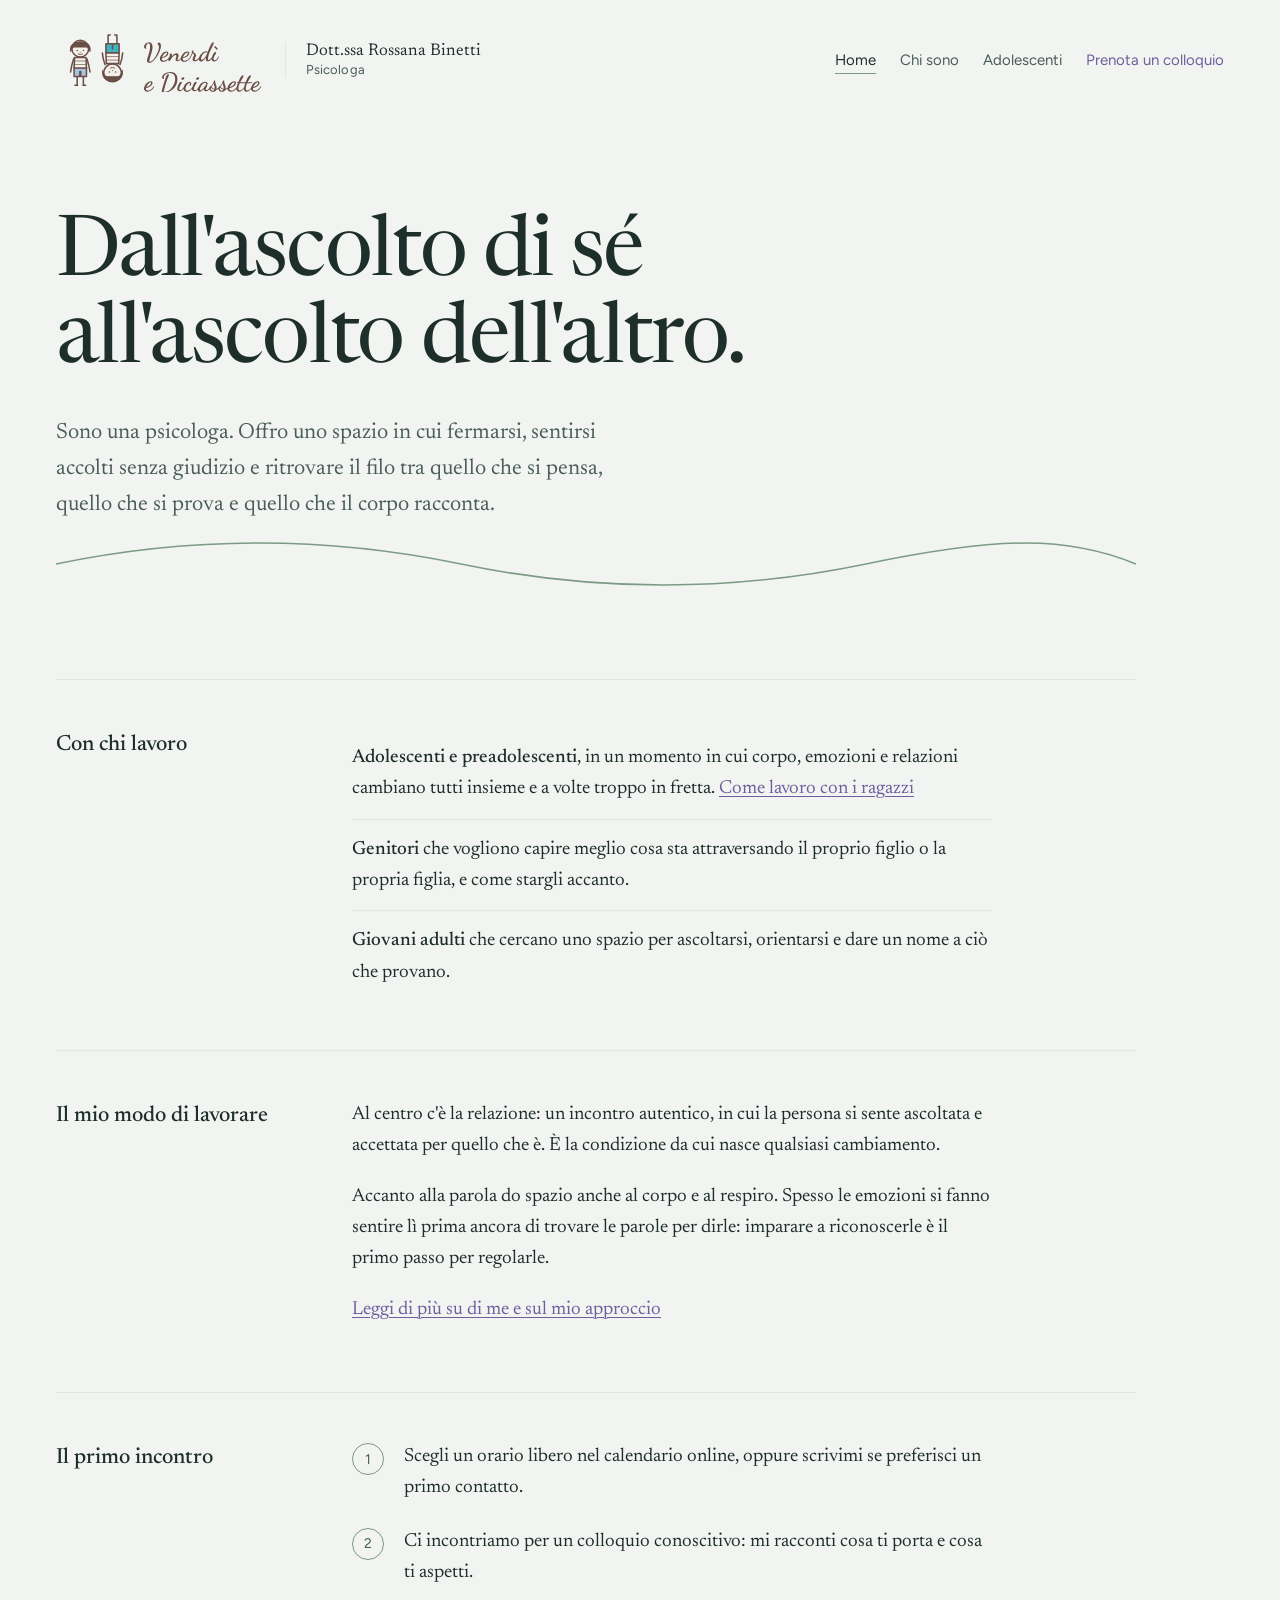
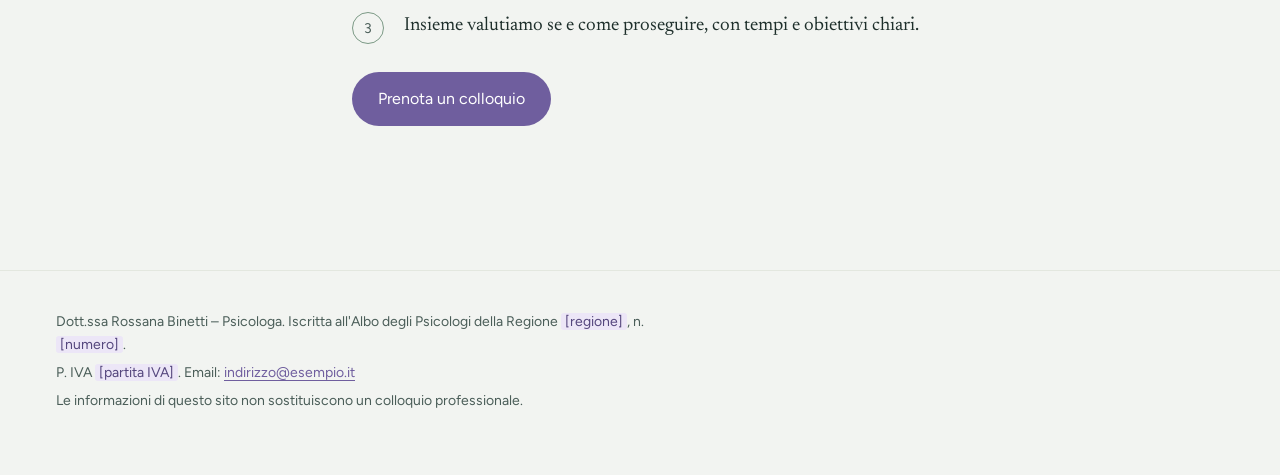
==== index.html @ f781af6a "Logo Venerdì e Diciassette in vettoriale, in intestazione e come icona del sito Co-Authored-By: Clau" ====
<!doctype html>
<html lang="it">
<head>
  <meta charset="utf-8">
  <meta name="viewport" content="width=device-width, initial-scale=1">
  <title>Rossana Binetti – Psicologa</title>
  <meta name="description" content="Rossana Binetti, psicologa. Uno spazio di ascolto per adolescenti, giovani adulti e famiglie, che tiene insieme parola, corpo e respiro.">
  <link rel="preconnect" href="https://fonts.googleapis.com">
  <link rel="preconnect" href="https://fonts.gstatic.com" crossorigin>
  <link href="https://fonts.googleapis.com/css2?family=Figtree:wght@400;500&family=Newsreader:ital,opsz,wght@0,6..72,400;0,6..72,500;1,6..72,400&display=swap" rel="stylesheet">
  <link rel="icon" href="assets/logo-mark.svg" type="image/svg+xml">
  <link rel="stylesheet" href="assets/style.css">
</head>
<body>

<header class="top">
  <a class="firma" href="index.html">
    <img src="assets/logo-orizzontale.svg" alt="Venerdì e Diciassette" width="236" height="64">
    <span class="firma-nome">Dott.ssa Rossana Binetti<small>Psicologa</small></span>
  </a>
  <nav aria-label="Menu principale">
    <ul class="menu">
      <li><a href="index.html" aria-current="page">Home</a></li>
      <li><a href="chi-sono.html">Chi sono</a></li>
      <li><a href="adolescenti.html">Adolescenti</a></li>
      <li><a class="prenota-link" href="prenota.html">Prenota un colloquio</a></li>
    </ul>
  </nav>
</header>

<main>

  <section class="apertura">
    <h1>Dall'ascolto di sé all'ascolto dell'altro.</h1>
    <p class="sotto">Sono una psicologa. Offro uno spazio in cui fermarsi, sentirsi accolti senza giudizio e ritrovare il filo tra quello che si pensa, quello che si prova e quello che il corpo racconta.</p>
    <svg class="respiro" viewBox="0 0 1000 64" preserveAspectRatio="none" aria-hidden="true">
      <path d="M0 32 C 125 4, 250 4, 375 32 S 625 60, 750 32 S 937 4, 1000 32"/>
    </svg>
  </section>

  <section class="blocco">
    <h2>Con chi lavoro</h2>
    <div class="testo">
      <ul class="lista">
        <li><strong>Adolescenti e preadolescenti</strong>, in un momento in cui corpo, emozioni e relazioni cambiano tutti insieme e a volte troppo in fretta. <a href="adolescenti.html">Come lavoro con i ragazzi</a></li>
        <li><strong>Genitori</strong> che vogliono capire meglio cosa sta attraversando il proprio figlio o la propria figlia, e come stargli accanto.</li>
        <li><strong>Giovani adulti</strong> che cercano uno spazio per ascoltarsi, orientarsi e dare un nome a ciò che provano.</li>
      </ul>
    </div>
  </section>

  <section class="blocco">
    <h2>Il mio modo di lavorare</h2>
    <div class="testo">
      <p>Al centro c'è la relazione: un incontro autentico, in cui la persona si sente ascoltata e accettata per quello che è. È la condizione da cui nasce qualsiasi cambiamento.</p>
      <p>Accanto alla parola do spazio anche al corpo e al respiro. Spesso le emozioni si fanno sentire lì prima ancora di trovare le parole per dirle: imparare a riconoscerle è il primo passo per regolarle.</p>
      <p><a href="chi-sono.html">Leggi di più su di me e sul mio approccio</a></p>
    </div>
  </section>

  <section class="blocco">
    <h2>Il primo incontro</h2>
    <div class="testo">
      <ol class="passi">
        <li>Scegli un orario libero nel calendario online, oppure scrivimi se preferisci un primo contatto.</li>
        <li>Ci incontriamo per un colloquio conoscitivo: mi racconti cosa ti porta e cosa ti aspetti.</li>
        <li>Insieme valutiamo se e come proseguire, con tempi e obiettivi chiari.</li>
      </ol>
      <a class="azione" href="prenota.html">Prenota un colloquio</a>
    </div>
  </section>

</main>

<footer class="piede">
  <p>Dott.ssa Rossana Binetti – Psicologa. Iscritta all'Albo degli Psicologi della Regione <span class="da-completare">[regione]</span>, n. <span class="da-completare">[numero]</span>.</p>
  <p>P. IVA <span class="da-completare">[partita IVA]</span>. Email: <a href="mailto:indirizzo@esempio.it">indirizzo@esempio.it</a></p>
  <p>Le informazioni di questo sito non sostituiscono un colloquio professionale.</p>
</footer>

</body>
</html>
---- assets/style.css ----
/* ------------------------------------------------------------
   Rossana Binetti – Psicologa
   Palette "respiro": verde pino, salvia, lilla del crepuscolo
   ------------------------------------------------------------ */

:root {
  --aria: #f2f4f1;        /* fondo */
  --sabbia: #e3e7df;      /* superfici */
  --pino: #1e2f2b;        /* testo */
  --pino-soft: #4a5d58;   /* testo secondario */
  --salvia: #7c9a86;      /* linee, dettagli */
  --lilla: #6f5e9e;       /* accento, link, azioni */
  --lilla-scuro: #54467d;

  --serif: "Newsreader", Georgia, "Times New Roman", serif;
  --sans: "Figtree", system-ui, -apple-system, "Segoe UI", sans-serif;

  --misura: 64ch;
  --gutter: clamp(16px, 5vw, 56px);
}

*,
*::before,
*::after { box-sizing: border-box; }

html { -webkit-text-size-adjust: 100%; }

body {
  margin: 0;
  background: var(--aria);
  color: var(--pino);
  font-family: var(--serif);
  font-size: 1.1875rem;
  line-height: 1.65;
  font-optical-sizing: auto;
}

img { max-width: 100%; display: block; }

a {
  color: var(--lilla);
  text-decoration-thickness: 1px;
  text-underline-offset: 3px;
}
a:hover { color: var(--lilla-scuro); }

:focus-visible {
  outline: 2px solid var(--lilla);
  outline-offset: 3px;
  border-radius: 2px;
}

/* ---------- Navigazione ---------- */

.top {
  display: flex;
  flex-wrap: wrap;
  align-items: center;
  justify-content: space-between;
  gap: 12px 32px;
  padding: 28px var(--gutter) 0;
  font-family: var(--sans);
}

.firma {
  display: flex;
  align-items: center;
  gap: 16px 20px;
  flex-wrap: wrap;
  color: var(--pino);
  text-decoration: none;
  line-height: 1.2;
}
.firma img { height: 64px; width: auto; }
.firma-nome {
  font-family: var(--serif);
  font-size: 1.0625rem;
  padding-left: 20px;
  border-left: 1px solid var(--sabbia);
}
.firma small {
  display: block;
  font-family: var(--sans);
  font-size: 0.8125rem;
  color: var(--pino-soft);
  letter-spacing: 0.01em;
}

.menu {
  display: flex;
  flex-wrap: wrap;
  gap: 4px 24px;
  margin: 0;
  padding: 0;
  list-style: none;
  font-size: 0.9375rem;
}
.menu a {
  color: var(--pino-soft);
  text-decoration: none;
  padding: 4px 0;
  border-bottom: 1px solid transparent;
}
.menu a:hover { color: var(--pino); }
.menu a[aria-current="page"] {
  color: var(--pino);
  border-bottom-color: var(--salvia);
}
.menu .prenota-link {
  color: var(--lilla);
}

/* ---------- Struttura ---------- */

main { padding: 0 var(--gutter) 96px; }

.apertura {
  max-width: 1080px;
  padding: clamp(56px, 10vw, 120px) 0 clamp(40px, 6vw, 72px);
}

.apertura h1 {
  margin: 0;
  font-weight: 400;
  font-size: clamp(2.5rem, 7vw, 5.25rem);
  line-height: 1.04;
  letter-spacing: -0.02em;
  max-width: 14ch;
}

.apertura .sotto {
  margin: 28px 0 0;
  max-width: 46ch;
  font-size: clamp(1.1875rem, 2vw, 1.375rem);
  color: var(--pino-soft);
}

/* Il respiro: un'unica linea che si gonfia e si svuota lentamente */
.respiro {
  width: 100%;
  max-width: 1080px;
  height: 64px;
  margin: 8px 0 0;
  color: var(--salvia);
}
.respiro path {
  fill: none;
  stroke: currentColor;
  stroke-width: 1.5;
  vector-effect: non-scaling-stroke;
  transform-origin: center;
  animation: respira 9s ease-in-out infinite;
}
@keyframes respira {
  0%, 100% { transform: scaleY(0.35); }
  45%, 55% { transform: scaleY(1); }
}
@media (prefers-reduced-motion: reduce) {
  .respiro path { animation: none; transform: scaleY(0.7); }
}

/* Sezioni con titolo nel margine su schermi larghi */
.blocco {
  display: grid;
  grid-template-columns: 1fr;
  gap: 12px 56px;
  max-width: 1080px;
  padding: 48px 0;
  border-top: 1px solid var(--sabbia);
}
.blocco > h2 {
  margin: 0;
  font-weight: 500;
  font-size: 1.5rem;
  line-height: 1.25;
}
.blocco > .testo { max-width: var(--misura); }
.blocco > .testo > :first-child { margin-top: 0; }

@media (min-width: 860px) {
  .blocco { grid-template-columns: 240px 1fr; }
  .blocco > h2 { font-size: 1.375rem; padding-top: 4px; }
}

h3 {
  font-weight: 500;
  font-size: 1.25rem;
  margin: 1.8em 0 0.4em;
}

p { margin: 0 0 1em; }

.citazione {
  margin: 0;
  padding: 4px 0 4px 24px;
  border-left: 2px solid var(--salvia);
  font-style: italic;
  font-size: 1.3125rem;
  line-height: 1.5;
}

/* Elenchi semplici */
.lista {
  margin: 0;
  padding: 0;
  list-style: none;
}
.lista li {
  padding: 14px 0;
  border-bottom: 1px solid var(--sabbia);
}
.lista li:last-child { border-bottom: 0; }
.lista strong { font-weight: 500; }

/* Passi del primo incontro: è davvero una sequenza */
.passi {
  margin: 0;
  padding: 0;
  list-style: none;
  counter-reset: passo;
}
.passi li {
  counter-increment: passo;
  position: relative;
  padding: 0 0 22px 52px;
}
.passi li::before {
  content: counter(passo);
  position: absolute;
  left: 0;
  top: 2px;
  width: 32px;
  height: 32px;
  border: 1px solid var(--salvia);
  border-radius: 50%;
  display: grid;
  place-items: center;
  font-family: var(--sans);
  font-size: 0.875rem;
  color: var(--pino-soft);
}

/* Tariffe */
.tariffe {
  width: 100%;
  border-collapse: collapse;
  font-size: 1.0625rem;
}
.tariffe th,
.tariffe td {
  text-align: left;
  vertical-align: top;
  padding: 16px 12px 16px 0;
  border-bottom: 1px solid var(--sabbia);
}
.tariffe th { font-weight: 500; }
.tariffe td.prezzo {
  text-align: right;
  white-space: nowrap;
  font-family: var(--sans);
  font-variant-numeric: tabular-nums;
}
.tariffe .nota {
  display: block;
  color: var(--pino-soft);
  font-size: 0.9375rem;
  font-weight: 400;
}

/* Azioni */
.azione {
  display: inline-block;
  margin-top: 8px;
  padding: 14px 26px;
  border-radius: 999px;
  background: var(--lilla);
  color: #fff;
  font-family: var(--sans);
  font-size: 1rem;
  text-decoration: none;
}
.azione:hover { background: var(--lilla-scuro); color: #fff; }

.azione.secondaria {
  background: transparent;
  color: var(--lilla);
  box-shadow: inset 0 0 0 1px var(--lilla);
}
.azione.secondaria:hover { background: var(--lilla); color: #fff; }

/* Calendario Google */
.calendario {
  margin-top: 8px;
  background: #fff;
  border: 1px solid var(--sabbia);
  border-radius: 12px;
  overflow: hidden;
}
.calendario iframe {
  display: block;
  width: 100%;
  height: 720px;
  border: 0;
}
.calendario-segnaposto {
  padding: 40px 24px;
  text-align: center;
  color: var(--pino-soft);
  font-family: var(--sans);
  font-size: 0.9375rem;
}

.avviso {
  font-family: var(--sans);
  font-size: 0.9375rem;
  color: var(--pino-soft);
  background: var(--sabbia);
  padding: 16px 20px;
  border-radius: 10px;
}

/* Segnaposto da completare: evidenti finché non vengono sostituiti */
.da-completare {
  background: #ece6f7;
  color: var(--lilla-scuro);
  padding: 0 4px;
  border-radius: 3px;
  font-style: normal;
}

/* ---------- Piede ---------- */

.piede {
  padding: 40px var(--gutter) 56px;
  border-top: 1px solid var(--sabbia);
  font-family: var(--sans);
  font-size: 0.875rem;
  color: var(--pino-soft);
  line-height: 1.6;
}
.piede p { margin: 0 0 6px; max-width: 72ch; }

@media (max-width: 520px) {
  .firma-nome { padding-left: 0; border-left: 0; }
}
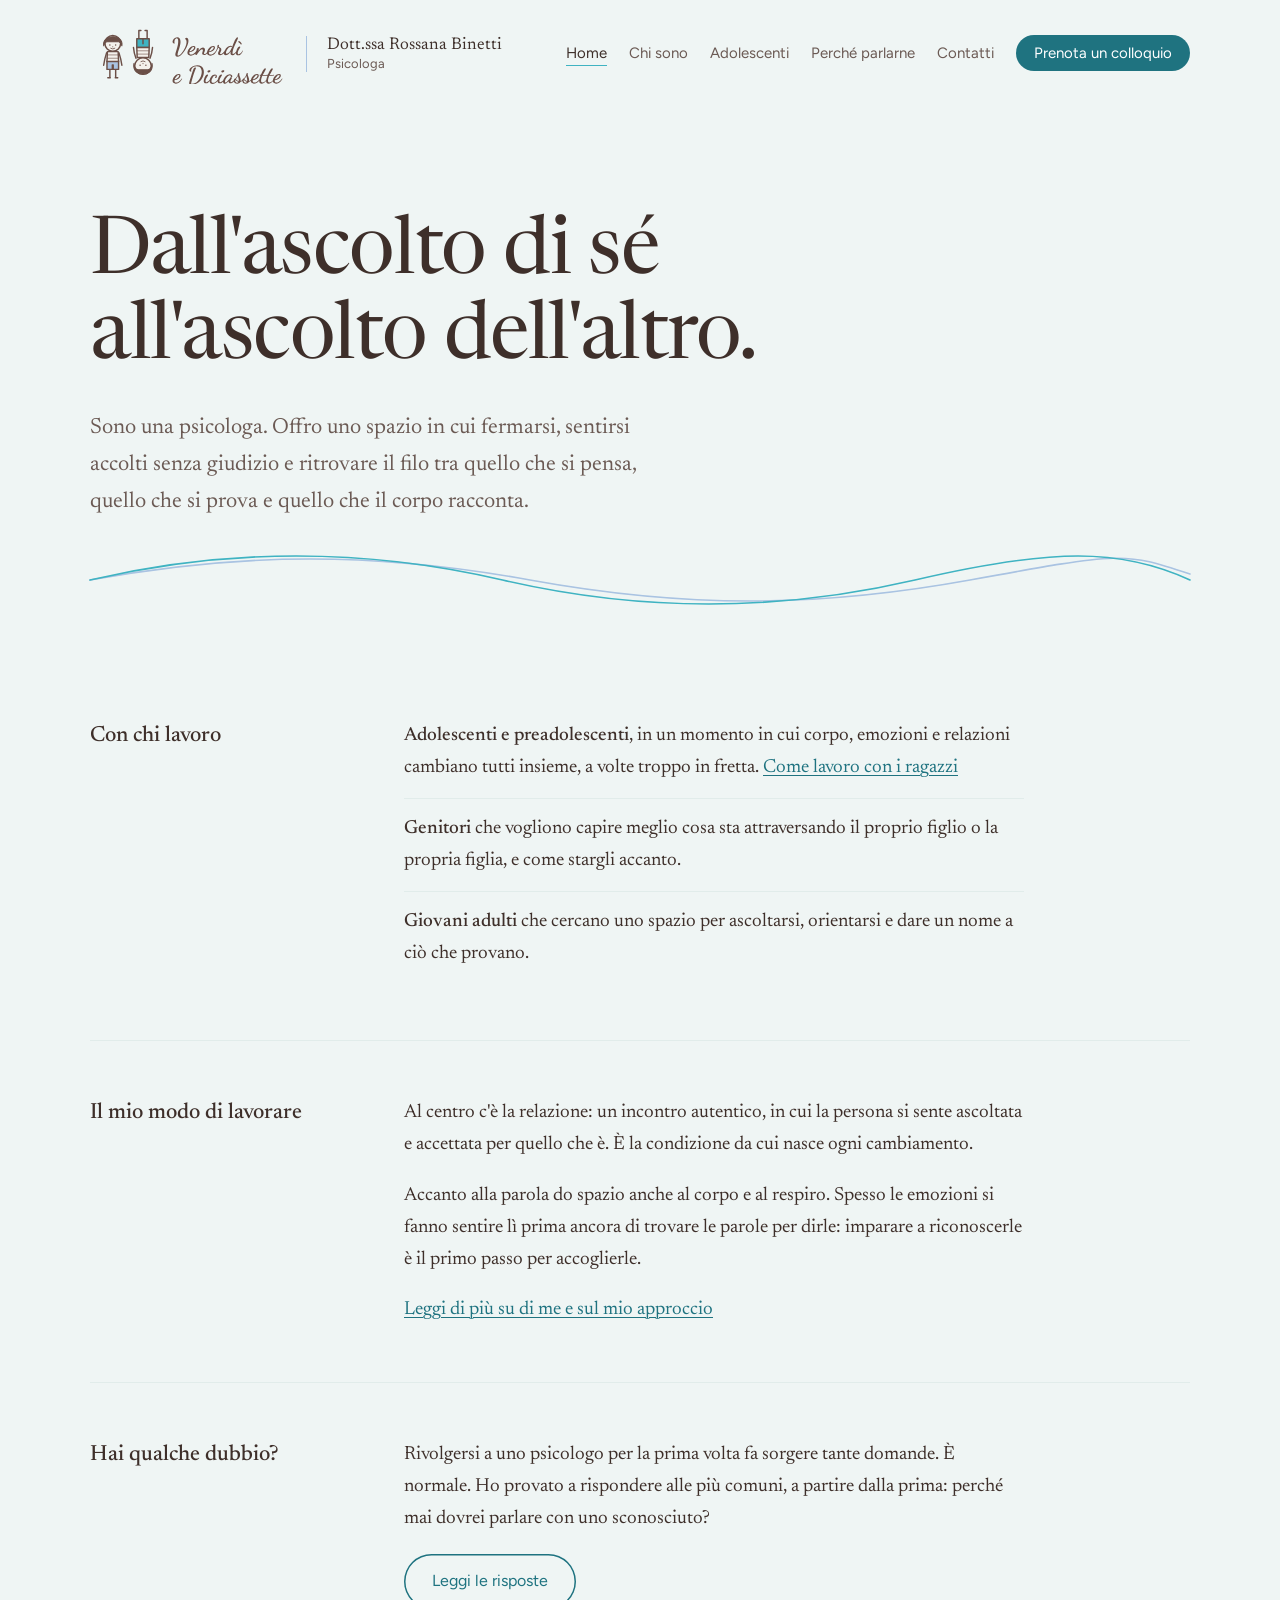
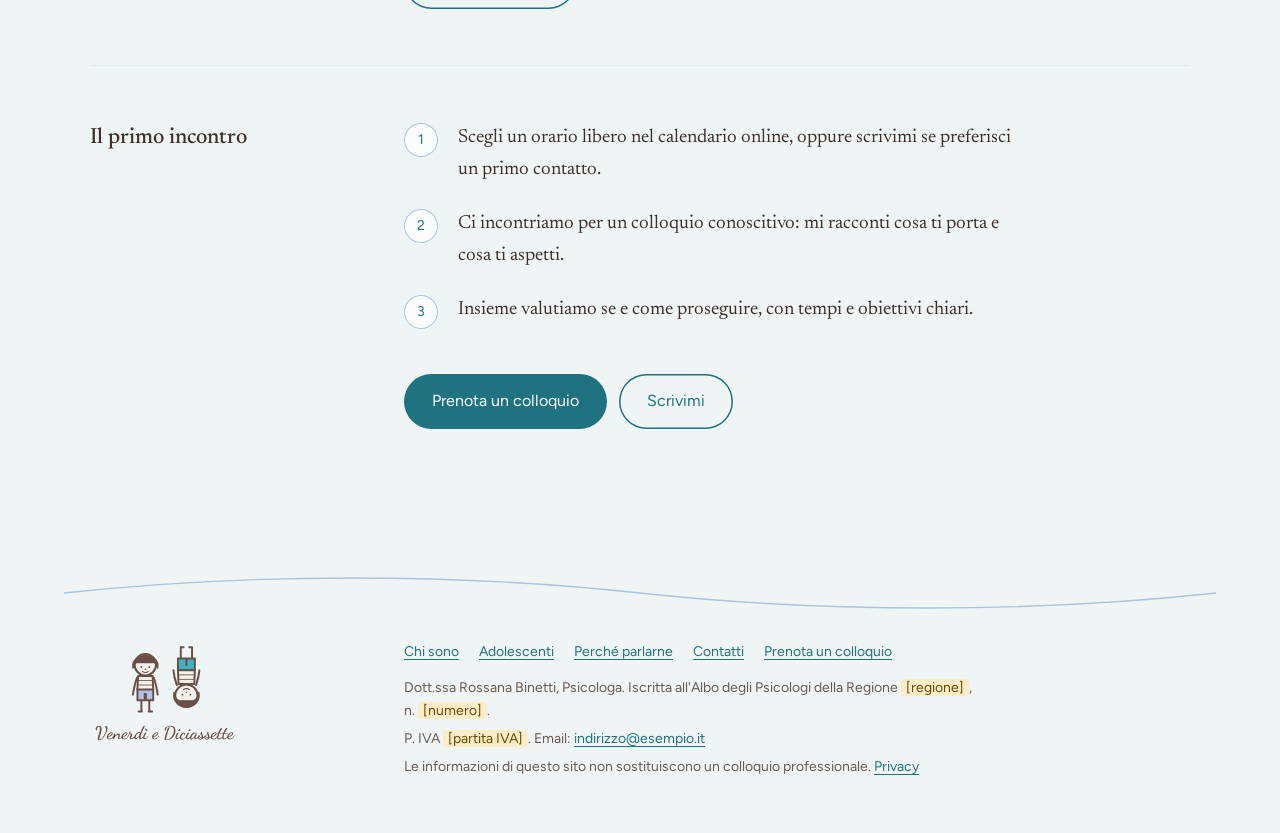
==== commit 4353299d: "Nuovo design coordinato al logo, pagine Perché parlarne, Contatti e Privacy Colori dal logo, passagg" ====
--- a/index.html
+++ b/index.html
@@ -3,19 +3,22 @@
 <head>
   <meta charset="utf-8">
   <meta name="viewport" content="width=device-width, initial-scale=1">
-  <title>Rossana Binetti – Psicologa</title>
-  <meta name="description" content="Rossana Binetti, psicologa. Uno spazio di ascolto per adolescenti, giovani adulti e famiglie, che tiene insieme parola, corpo e respiro.">
+  <title>Venerdì e Diciassette – Dott.ssa Rossana Binetti, Psicologa</title>
+  <meta name="description" content="Rossana Binetti, psicologa. Uno spazio di ascolto per adolescenti, genitori e giovani adulti, che tiene insieme parola, corpo e respiro.">
+  <meta name="theme-color" content="#eff5f4">
+  <link rel="icon" href="assets/logo-mark.svg" type="image/svg+xml">
   <link rel="preconnect" href="https://fonts.googleapis.com">
   <link rel="preconnect" href="https://fonts.gstatic.com" crossorigin>
   <link href="https://fonts.googleapis.com/css2?family=Figtree:wght@400;500&family=Newsreader:ital,opsz,wght@0,6..72,400;0,6..72,500;1,6..72,400&display=swap" rel="stylesheet">
-  <link rel="icon" href="assets/logo-mark.svg" type="image/svg+xml">
   <link rel="stylesheet" href="assets/style.css">
 </head>
 <body>
 
+<a class="salta" href="#contenuto">Vai al contenuto</a>
+
 <header class="top">
   <a class="firma" href="index.html">
-    <img src="assets/logo-orizzontale.svg" alt="Venerdì e Diciassette" width="236" height="64">
+    <img src="assets/logo-orizzontale.svg" alt="Venerdì e Diciassette" width="221" height="60">
     <span class="firma-nome">Dott.ssa Rossana Binetti<small>Psicologa</small></span>
   </a>
   <nav aria-label="Menu principale">
@@ -23,18 +26,21 @@
       <li><a href="index.html" aria-current="page">Home</a></li>
       <li><a href="chi-sono.html">Chi sono</a></li>
       <li><a href="adolescenti.html">Adolescenti</a></li>
-      <li><a class="prenota-link" href="prenota.html">Prenota un colloquio</a></li>
+      <li><a href="perche-parlarne.html">Perché parlarne</a></li>
+      <li><a href="contatti.html">Contatti</a></li>
+      <li><a class="menu-prenota" href="prenota.html">Prenota un colloquio</a></li>
     </ul>
   </nav>
 </header>
 
-<main>
+<main id="contenuto">
 
   <section class="apertura">
     <h1>Dall'ascolto di sé all'ascolto dell'altro.</h1>
     <p class="sotto">Sono una psicologa. Offro uno spazio in cui fermarsi, sentirsi accolti senza giudizio e ritrovare il filo tra quello che si pensa, quello che si prova e quello che il corpo racconta.</p>
-    <svg class="respiro" viewBox="0 0 1000 64" preserveAspectRatio="none" aria-hidden="true">
-      <path d="M0 32 C 125 4, 250 4, 375 32 S 625 60, 750 32 S 937 4, 1000 32"/>
+    <svg class="respiro" viewBox="0 0 1000 72" preserveAspectRatio="none" aria-hidden="true">
+      <path class="due" d="M0 36 C 140 8, 260 8, 400 36 S 660 64, 800 36 S 940 8, 1000 30"/>
+      <path class="uno" d="M0 36 C 125 4, 250 4, 375 36 S 625 68, 750 36 S 937 4, 1000 36"/>
     </svg>
   </section>
 
@@ -42,7 +48,7 @@
     <h2>Con chi lavoro</h2>
     <div class="testo">
       <ul class="lista">
-        <li><strong>Adolescenti e preadolescenti</strong>, in un momento in cui corpo, emozioni e relazioni cambiano tutti insieme e a volte troppo in fretta. <a href="adolescenti.html">Come lavoro con i ragazzi</a></li>
+        <li><strong>Adolescenti e preadolescenti</strong>, in un momento in cui corpo, emozioni e relazioni cambiano tutti insieme, a volte troppo in fretta. <a href="adolescenti.html">Come lavoro con i ragazzi</a></li>
         <li><strong>Genitori</strong> che vogliono capire meglio cosa sta attraversando il proprio figlio o la propria figlia, e come stargli accanto.</li>
         <li><strong>Giovani adulti</strong> che cercano uno spazio per ascoltarsi, orientarsi e dare un nome a ciò che provano.</li>
       </ul>
@@ -52,9 +58,17 @@
   <section class="blocco">
     <h2>Il mio modo di lavorare</h2>
     <div class="testo">
-      <p>Al centro c'è la relazione: un incontro autentico, in cui la persona si sente ascoltata e accettata per quello che è. È la condizione da cui nasce qualsiasi cambiamento.</p>
-      <p>Accanto alla parola do spazio anche al corpo e al respiro. Spesso le emozioni si fanno sentire lì prima ancora di trovare le parole per dirle: imparare a riconoscerle è il primo passo per regolarle.</p>
+      <p>Al centro c'è la relazione: un incontro autentico, in cui la persona si sente ascoltata e accettata per quello che è. È la condizione da cui nasce ogni cambiamento.</p>
+      <p>Accanto alla parola do spazio anche al corpo e al respiro. Spesso le emozioni si fanno sentire lì prima ancora di trovare le parole per dirle: imparare a riconoscerle è il primo passo per accoglierle.</p>
       <p><a href="chi-sono.html">Leggi di più su di me e sul mio approccio</a></p>
+    </div>
+  </section>
+
+  <section class="blocco">
+    <h2>Hai qualche dubbio?</h2>
+    <div class="testo">
+      <p>Rivolgersi a uno psicologo per la prima volta fa sorgere tante domande. È normale. Ho provato a rispondere alle più comuni, a partire dalla prima: perché mai dovrei parlare con uno sconosciuto?</p>
+      <a class="azione leggera" href="perche-parlarne.html">Leggi le risposte</a>
     </div>
   </section>
 
@@ -66,16 +80,34 @@
         <li>Ci incontriamo per un colloquio conoscitivo: mi racconti cosa ti porta e cosa ti aspetti.</li>
         <li>Insieme valutiamo se e come proseguire, con tempi e obiettivi chiari.</li>
       </ol>
-      <a class="azione" href="prenota.html">Prenota un colloquio</a>
+      <div class="azioni">
+        <a class="azione" href="prenota.html">Prenota un colloquio</a>
+        <a class="azione leggera" href="contatti.html">Scrivimi</a>
+      </div>
     </div>
   </section>
 
 </main>
 
 <footer class="piede">
-  <p>Dott.ssa Rossana Binetti – Psicologa. Iscritta all'Albo degli Psicologi della Regione <span class="da-completare">[regione]</span>, n. <span class="da-completare">[numero]</span>.</p>
-  <p>P. IVA <span class="da-completare">[partita IVA]</span>. Email: <a href="mailto:indirizzo@esempio.it">indirizzo@esempio.it</a></p>
-  <p>Le informazioni di questo sito non sostituiscono un colloquio professionale.</p>
+  <svg class="piede-onda" viewBox="0 0 1000 40" preserveAspectRatio="none" aria-hidden="true">
+    <path d="M0 20 C 160 0, 340 0, 500 20 S 840 40, 1000 20"/>
+  </svg>
+  <div class="piede-dentro">
+    <img src="assets/logo.svg" alt="Venerdì e Diciassette" width="460" height="400" style="height:auto;width:150px">
+    <div>
+      <ul>
+        <li><a href="chi-sono.html">Chi sono</a></li>
+        <li><a href="adolescenti.html">Adolescenti</a></li>
+        <li><a href="perche-parlarne.html">Perché parlarne</a></li>
+        <li><a href="contatti.html">Contatti</a></li>
+        <li><a href="prenota.html">Prenota un colloquio</a></li>
+      </ul>
+      <p>Dott.ssa Rossana Binetti, Psicologa. Iscritta all'Albo degli Psicologi della Regione <span class="da-completare">[regione]</span>, n. <span class="da-completare">[numero]</span>.</p>
+      <p>P. IVA <span class="da-completare">[partita IVA]</span>. Email: <a href="mailto:indirizzo@esempio.it">indirizzo@esempio.it</a></p>
+      <p>Le informazioni di questo sito non sostituiscono un colloquio professionale. <a href="privacy.html">Privacy</a></p>
+    </div>
+  </div>
 </footer>
 
 </body>
--- a/assets/style.css
+++ b/assets/style.css
@@ -1,220 +1,292 @@
 /* ------------------------------------------------------------
-   Rossana Binetti – Psicologa
-   Palette "respiro": verde pino, salvia, lilla del crepuscolo
+   Venerdì e Diciassette – Dott.ssa Rossana Binetti, Psicologa
+   Colori presi dal logo: marrone caldo del tratto, turchese e
+   azzurro dei pantaloncini, su un fondo d'acqua chiarissimo.
    ------------------------------------------------------------ */
 
 :root {
-  --aria: #f2f4f1;        /* fondo */
-  --sabbia: #e3e7df;      /* superfici */
-  --pino: #1e2f2b;        /* testo */
-  --pino-soft: #4a5d58;   /* testo secondario */
-  --salvia: #7c9a86;      /* linee, dettagli */
-  --lilla: #6f5e9e;       /* accento, link, azioni */
-  --lilla-scuro: #54467d;
+  --acqua: #eff5f4;        /* fondo */
+  --acqua-2: #e1ecea;      /* superfici, separatori */
+  --bianco: #fbfdfc;       /* schede */
+  --tratto: #3e2f2a;       /* testo principale (marrone del logo, più profondo) */
+  --tratto-2: #6b5a54;     /* testo secondario */
+  --turchese: #1f7380;     /* link e azioni (contrasto AA sul fondo) */
+  --turchese-scuro: #155a64;
+  --turchese-chiaro: #3fb3c2;
+  --azzurro: #a9c3e2;      /* dettagli decorativi */
 
   --serif: "Newsreader", Georgia, "Times New Roman", serif;
   --sans: "Figtree", system-ui, -apple-system, "Segoe UI", sans-serif;
 
-  --misura: 64ch;
-  --gutter: clamp(16px, 5vw, 56px);
+  --misura: 62ch;
+  --gutter: clamp(16px, 5vw, 64px);
+  --larghezza: 1100px;
+  --morbido: cubic-bezier(.33, .1, .25, 1);
+
+  interpolate-size: allow-keywords;
+}
+
+/* Passaggio dolce tra una pagina e l'altra (browser che lo supportano) */
+@view-transition { navigation: auto; }
+::view-transition-old(root),
+::view-transition-new(root) {
+  animation-duration: .45s;
+  animation-timing-function: var(--morbido);
 }
 
 *,
 *::before,
 *::after { box-sizing: border-box; }
 
-html { -webkit-text-size-adjust: 100%; }
+html {
+  -webkit-text-size-adjust: 100%;
+  scroll-behavior: smooth;
+}
 
 body {
   margin: 0;
-  background: var(--aria);
-  color: var(--pino);
+  background: var(--acqua);
+  color: var(--tratto);
   font-family: var(--serif);
   font-size: 1.1875rem;
-  line-height: 1.65;
+  line-height: 1.68;
   font-optical-sizing: auto;
 }
 
 img { max-width: 100%; display: block; }
 
 a {
-  color: var(--lilla);
+  color: var(--turchese);
   text-decoration-thickness: 1px;
   text-underline-offset: 3px;
-}
-a:hover { color: var(--lilla-scuro); }
+  transition: color .3s var(--morbido);
+}
+a:hover { color: var(--turchese-scuro); }
 
 :focus-visible {
-  outline: 2px solid var(--lilla);
+  outline: 2px solid var(--turchese);
   outline-offset: 3px;
-  border-radius: 2px;
-}
-
-/* ---------- Navigazione ---------- */
+  border-radius: 4px;
+}
+
+.salta {
+  position: absolute;
+  left: -9999px;
+}
+.salta:focus {
+  left: var(--gutter);
+  top: 12px;
+  background: var(--bianco);
+  padding: 8px 14px;
+  border-radius: 999px;
+  z-index: 10;
+}
+
+/* ---------- Intestazione ---------- */
 
 .top {
   display: flex;
   flex-wrap: wrap;
   align-items: center;
   justify-content: space-between;
-  gap: 12px 32px;
-  padding: 28px var(--gutter) 0;
+  gap: 16px 32px;
+  max-width: calc(var(--larghezza) + 2 * var(--gutter));
+  margin: 0 auto;
+  padding: 24px var(--gutter) 0;
   font-family: var(--sans);
 }
 
 .firma {
   display: flex;
   align-items: center;
-  gap: 16px 20px;
   flex-wrap: wrap;
-  color: var(--pino);
+  gap: 12px 20px;
+  color: var(--tratto);
   text-decoration: none;
   line-height: 1.2;
 }
-.firma img { height: 64px; width: auto; }
+.firma:hover { color: var(--tratto); }
+.firma img { height: 60px; width: auto; }
 .firma-nome {
   font-family: var(--serif);
   font-size: 1.0625rem;
   padding-left: 20px;
-  border-left: 1px solid var(--sabbia);
-}
-.firma small {
+  border-left: 1px solid var(--azzurro);
+}
+.firma-nome small {
   display: block;
   font-family: var(--sans);
   font-size: 0.8125rem;
-  color: var(--pino-soft);
-  letter-spacing: 0.01em;
+  color: var(--tratto-2);
 }
 
 .menu {
   display: flex;
   flex-wrap: wrap;
-  gap: 4px 24px;
+  align-items: center;
+  gap: 6px 22px;
   margin: 0;
   padding: 0;
   list-style: none;
   font-size: 0.9375rem;
 }
 .menu a {
-  color: var(--pino-soft);
+  color: var(--tratto-2);
   text-decoration: none;
   padding: 4px 0;
-  border-bottom: 1px solid transparent;
-}
-.menu a:hover { color: var(--pino); }
+  background-image: linear-gradient(var(--turchese-chiaro), var(--turchese-chiaro));
+  background-size: 0 1.5px;
+  background-position: 0 100%;
+  background-repeat: no-repeat;
+  transition: color .3s var(--morbido), background-size .4s var(--morbido);
+}
+.menu a:hover { color: var(--tratto); background-size: 100% 1.5px; }
 .menu a[aria-current="page"] {
-  color: var(--pino);
-  border-bottom-color: var(--salvia);
-}
-.menu .prenota-link {
-  color: var(--lilla);
-}
-
-/* ---------- Struttura ---------- */
-
-main { padding: 0 var(--gutter) 96px; }
+  color: var(--tratto);
+  background-size: 100% 1.5px;
+}
+.menu .menu-prenota {
+  padding: 9px 18px;
+  border-radius: 999px;
+  background: var(--turchese);
+  background-image: none;
+  color: #fff;
+  transition: background-color .3s var(--morbido);
+}
+.menu .menu-prenota:hover,
+.menu .menu-prenota[aria-current="page"] {
+  background-color: var(--turchese-scuro);
+  color: #fff;
+}
+
+@media (max-width: 560px) {
+  .firma img { height: 52px; }
+  .firma-nome { padding-left: 0; border-left: 0; }
+  .menu { gap: 4px 18px; }
+}
+
+/* ---------- Contenuto ---------- */
+
+main {
+  max-width: calc(var(--larghezza) + 2 * var(--gutter));
+  margin: 0 auto;
+  padding: 0 var(--gutter) 64px;
+}
 
 .apertura {
-  max-width: 1080px;
-  padding: clamp(56px, 10vw, 120px) 0 clamp(40px, 6vw, 72px);
+  padding: clamp(56px, 10vw, 128px) 0 clamp(24px, 4vw, 40px);
 }
 
 .apertura h1 {
   margin: 0;
   font-weight: 400;
-  font-size: clamp(2.5rem, 7vw, 5.25rem);
-  line-height: 1.04;
-  letter-spacing: -0.02em;
-  max-width: 14ch;
-}
+  font-size: clamp(2.5rem, 6.6vw, 5rem);
+  line-height: 1.06;
+  letter-spacing: -0.018em;
+  max-width: 16ch;
+  text-wrap: balance;
+}
+.apertura.interna h1 { font-size: clamp(2.25rem, 5.2vw, 3.75rem); max-width: 20ch; }
 
 .apertura .sotto {
   margin: 28px 0 0;
-  max-width: 46ch;
+  max-width: 48ch;
   font-size: clamp(1.1875rem, 2vw, 1.375rem);
-  color: var(--pino-soft);
-}
-
-/* Il respiro: un'unica linea che si gonfia e si svuota lentamente */
+  color: var(--tratto-2);
+  text-wrap: pretty;
+}
+
+/* Il respiro: una sola linea che si gonfia e si svuota lentamente,
+   al ritmo di un respiro calmo (circa sei al minuto). */
 .respiro {
+  display: block;
   width: 100%;
-  max-width: 1080px;
-  height: 64px;
-  margin: 8px 0 0;
-  color: var(--salvia);
+  height: 72px;
+  margin: 24px 0 8px;
+  overflow: visible;
 }
 .respiro path {
   fill: none;
-  stroke: currentColor;
-  stroke-width: 1.5;
+  stroke-width: 1.6;
+  stroke-linecap: round;
   vector-effect: non-scaling-stroke;
-  transform-origin: center;
-  animation: respira 9s ease-in-out infinite;
-}
+  transform-origin: 50% 50%;
+  transform-box: fill-box;
+  animation: respira 10s var(--morbido) infinite;
+}
+.respiro .uno { stroke: var(--turchese-chiaro); }
+.respiro .due { stroke: var(--azzurro); animation-delay: -1.2s; }
 @keyframes respira {
-  0%, 100% { transform: scaleY(0.35); }
-  45%, 55% { transform: scaleY(1); }
-}
+  0%, 100% { transform: scaleY(.3); }
+  40%, 55% { transform: scaleY(1); }
+}
+.apertura.interna .respiro { height: 48px; margin-top: 16px; }
+
 @media (prefers-reduced-motion: reduce) {
-  .respiro path { animation: none; transform: scaleY(0.7); }
-}
-
-/* Sezioni con titolo nel margine su schermi larghi */
+  html { scroll-behavior: auto; }
+  .respiro path { animation: none; transform: scaleY(.7); }
+  @view-transition { navigation: none; }
+}
+
+/* Sezioni: titolo nel margine sui grandi schermi */
 .blocco {
   display: grid;
   grid-template-columns: 1fr;
-  gap: 12px 56px;
-  max-width: 1080px;
-  padding: 48px 0;
-  border-top: 1px solid var(--sabbia);
-}
+  gap: 14px 64px;
+  padding: 56px 0;
+}
+.blocco + .blocco { border-top: 1px solid var(--acqua-2); }
 .blocco > h2 {
   margin: 0;
   font-weight: 500;
   font-size: 1.5rem;
   line-height: 1.25;
+  text-wrap: balance;
 }
 .blocco > .testo { max-width: var(--misura); }
 .blocco > .testo > :first-child { margin-top: 0; }
-
-@media (min-width: 860px) {
-  .blocco { grid-template-columns: 240px 1fr; }
-  .blocco > h2 { font-size: 1.375rem; padding-top: 4px; }
+.blocco > .testo > :last-child { margin-bottom: 0; }
+
+@media (min-width: 880px) {
+  .blocco { grid-template-columns: 250px 1fr; }
+  .blocco > h2 { font-size: 1.375rem; padding-top: 3px; }
 }
 
 h3 {
   font-weight: 500;
   font-size: 1.25rem;
-  margin: 1.8em 0 0.4em;
-}
-
-p { margin: 0 0 1em; }
+  line-height: 1.3;
+  margin: 1.9em 0 .4em;
+}
+.blocco > .testo > h3:first-child { margin-top: 0; }
+
+p { margin: 0 0 1em; text-wrap: pretty; }
 
 .citazione {
-  margin: 0;
-  padding: 4px 0 4px 24px;
-  border-left: 2px solid var(--salvia);
+  margin: 0 0 1.2em;
+  padding: 2px 0 2px 24px;
+  border-left: 2px solid var(--turchese-chiaro);
   font-style: italic;
   font-size: 1.3125rem;
   line-height: 1.5;
 }
 
-/* Elenchi semplici */
 .lista {
-  margin: 0;
+  margin: 0 0 1em;
   padding: 0;
   list-style: none;
 }
 .lista li {
   padding: 14px 0;
-  border-bottom: 1px solid var(--sabbia);
-}
+  border-bottom: 1px solid var(--acqua-2);
+}
+.lista li:first-child { padding-top: 0; }
 .lista li:last-child { border-bottom: 0; }
 .lista strong { font-weight: 500; }
 
-/* Passi del primo incontro: è davvero una sequenza */
+/* I tre passi del primo incontro: una vera sequenza */
 .passi {
-  margin: 0;
+  margin: 0 0 1.4em;
   padding: 0;
   list-style: none;
   counter-reset: passo;
@@ -222,25 +294,130 @@
 .passi li {
   counter-increment: passo;
   position: relative;
-  padding: 0 0 22px 52px;
+  padding: 0 0 22px 54px;
 }
 .passi li::before {
   content: counter(passo);
   position: absolute;
   left: 0;
-  top: 2px;
-  width: 32px;
-  height: 32px;
-  border: 1px solid var(--salvia);
+  top: 1px;
+  width: 34px;
+  height: 34px;
   border-radius: 50%;
+  background: var(--bianco);
+  box-shadow: inset 0 0 0 1px var(--azzurro);
   display: grid;
   place-items: center;
   font-family: var(--sans);
-  font-size: 0.875rem;
-  color: var(--pino-soft);
-}
-
-/* Tariffe */
+  font-size: .875rem;
+  color: var(--turchese);
+}
+
+/* Le tre dimensioni: corpo, gruppo, famiglia */
+.tre {
+  display: grid;
+  gap: 14px;
+  margin: 0 0 1.2em;
+  padding: 0;
+  list-style: none;
+}
+.tre li {
+  background: var(--bianco);
+  border-radius: 20px;
+  padding: 20px 22px;
+}
+.tre strong {
+  display: block;
+  font-weight: 500;
+  font-size: 1.1875rem;
+  margin-bottom: 4px;
+}
+@media (min-width: 720px) {
+  .tre { grid-template-columns: repeat(3, 1fr); }
+}
+
+/* Azioni */
+.azione {
+  display: inline-block;
+  padding: 14px 28px;
+  border-radius: 999px;
+  background: var(--turchese);
+  color: #fff;
+  font-family: var(--sans);
+  font-size: 1rem;
+  text-decoration: none;
+  transition: background-color .3s var(--morbido);
+}
+.azione:hover { background: var(--turchese-scuro); color: #fff; }
+.azione.leggera {
+  background: transparent;
+  color: var(--turchese);
+  box-shadow: inset 0 0 0 1.5px var(--turchese);
+}
+.azione.leggera:hover { background: var(--turchese); color: #fff; }
+.azioni { display: flex; flex-wrap: wrap; gap: 12px; margin-top: 8px; }
+
+.avviso {
+  font-family: var(--sans);
+  font-size: .9375rem;
+  line-height: 1.6;
+  color: var(--tratto-2);
+  background: var(--bianco);
+  padding: 18px 22px;
+  border-radius: 16px;
+}
+
+/* ---------- Domande che si aprono con dolcezza ---------- */
+
+.domande { margin: 0; }
+.domanda {
+  border-bottom: 1px solid var(--acqua-2);
+}
+.domanda:first-child { border-top: 1px solid var(--acqua-2); }
+.domanda summary {
+  list-style: none;
+  cursor: pointer;
+  display: flex;
+  justify-content: space-between;
+  align-items: baseline;
+  gap: 20px;
+  padding: 22px 0;
+  font-size: 1.25rem;
+  line-height: 1.35;
+  transition: color .3s var(--morbido);
+}
+.domanda summary::-webkit-details-marker { display: none; }
+.domanda summary:hover { color: var(--turchese-scuro); }
+.domanda summary::after {
+  content: "";
+  flex: none;
+  width: 12px;
+  height: 12px;
+  margin-right: 4px;
+  border-right: 1.5px solid var(--turchese);
+  border-bottom: 1.5px solid var(--turchese);
+  transform: translateY(-3px) rotate(45deg);
+  transition: transform .45s var(--morbido);
+}
+.domanda[open] summary::after { transform: translateY(2px) rotate(225deg); }
+.domanda .risposta { padding: 0 0 24px; max-width: var(--misura); }
+.domanda .risposta > :last-child { margin-bottom: 0; }
+
+.domanda::details-content {
+  block-size: 0;
+  overflow: clip;
+  opacity: 0;
+  transition: block-size .5s var(--morbido), opacity .5s var(--morbido), content-visibility .5s allow-discrete;
+}
+.domanda[open]::details-content { block-size: auto; opacity: 1; }
+
+@media (prefers-reduced-motion: reduce) {
+  .domanda::details-content,
+  .domanda summary::after { transition: none; }
+}
+
+/* ---------- Tariffe ---------- */
+
 .tariffe {
   width: 100%;
   border-collapse: collapse;
@@ -251,95 +428,115 @@
   text-align: left;
   vertical-align: top;
   padding: 16px 12px 16px 0;
-  border-bottom: 1px solid var(--sabbia);
-}
+  border-bottom: 1px solid var(--acqua-2);
+}
+.tariffe tr:first-child th,
+.tariffe tr:first-child td { padding-top: 0; }
 .tariffe th { font-weight: 500; }
 .tariffe td.prezzo {
   text-align: right;
   white-space: nowrap;
+  padding-right: 0;
   font-family: var(--sans);
   font-variant-numeric: tabular-nums;
 }
 .tariffe .nota {
   display: block;
-  color: var(--pino-soft);
-  font-size: 0.9375rem;
+  color: var(--tratto-2);
+  font-size: .9375rem;
   font-weight: 400;
 }
 
-/* Azioni */
-.azione {
-  display: inline-block;
-  margin-top: 8px;
-  padding: 14px 26px;
-  border-radius: 999px;
-  background: var(--lilla);
-  color: #fff;
-  font-family: var(--sans);
-  font-size: 1rem;
-  text-decoration: none;
-}
-.azione:hover { background: var(--lilla-scuro); color: #fff; }
-
-.azione.secondaria {
-  background: transparent;
-  color: var(--lilla);
-  box-shadow: inset 0 0 0 1px var(--lilla);
-}
-.azione.secondaria:hover { background: var(--lilla); color: #fff; }
+/* ---------- Contatti ---------- */
+
+.recapiti {
+  display: grid;
+  gap: 4px 24px;
+  grid-template-columns: max-content 1fr;
+  margin: 0 0 1.2em;
+}
+.recapiti dt {
+  font-family: var(--sans);
+  font-size: .9375rem;
+  color: var(--tratto-2);
+  padding-top: 3px;
+}
+.recapiti dd { margin: 0 0 12px; }
+@media (max-width: 480px) {
+  .recapiti { grid-template-columns: 1fr; }
+  .recapiti dd { margin-bottom: 16px; }
+}
+
+.mappa {
+  background: var(--bianco);
+  border-radius: 20px;
+  min-height: 260px;
+  display: grid;
+  place-items: center;
+  text-align: center;
+  padding: 24px;
+  color: var(--tratto-2);
+  font-family: var(--sans);
+  font-size: .9375rem;
+}
 
 /* Calendario Google */
 .calendario {
-  margin-top: 8px;
   background: #fff;
-  border: 1px solid var(--sabbia);
-  border-radius: 12px;
+  border-radius: 20px;
   overflow: hidden;
 }
-.calendario iframe {
+.calendario iframe { display: block; width: 100%; height: 720px; border: 0; }
+.calendario-segnaposto {
+  padding: 48px 24px;
+  text-align: center;
+  color: var(--tratto-2);
+  font-family: var(--sans);
+  font-size: .9375rem;
+}
+
+/* Segnaposto da completare: evidenti finché non vengono sostituiti */
+.da-completare {
+  background: #fdecc8;
+  color: #6b4a00;
+  padding: 0 5px;
+  border-radius: 4px;
+  font-style: normal;
+}
+
+/* ---------- Piede ---------- */
+
+.piede {
+  margin-top: 24px;
+  padding: 0 var(--gutter) 48px;
+  font-family: var(--sans);
+  font-size: .875rem;
+  line-height: 1.6;
+  color: var(--tratto-2);
+}
+.piede-onda {
   display: block;
   width: 100%;
-  height: 720px;
-  border: 0;
-}
-.calendario-segnaposto {
-  padding: 40px 24px;
-  text-align: center;
-  color: var(--pino-soft);
-  font-family: var(--sans);
-  font-size: 0.9375rem;
-}
-
-.avviso {
-  font-family: var(--sans);
-  font-size: 0.9375rem;
-  color: var(--pino-soft);
-  background: var(--sabbia);
-  padding: 16px 20px;
-  border-radius: 10px;
-}
-
-/* Segnaposto da completare: evidenti finché non vengono sostituiti */
-.da-completare {
-  background: #ece6f7;
-  color: var(--lilla-scuro);
-  padding: 0 4px;
-  border-radius: 3px;
-  font-style: normal;
-}
-
-/* ---------- Piede ---------- */
-
-.piede {
-  padding: 40px var(--gutter) 56px;
-  border-top: 1px solid var(--sabbia);
-  font-family: var(--sans);
-  font-size: 0.875rem;
-  color: var(--pino-soft);
-  line-height: 1.6;
-}
+  height: 40px;
+  margin-bottom: 28px;
+}
+.piede-onda path { fill: none; stroke: var(--azzurro); stroke-width: 1.4; vector-effect: non-scaling-stroke; }
+.piede-dentro {
+  max-width: var(--larghezza);
+  margin: 0 auto;
+  display: grid;
+  gap: 24px;
+}
+@media (min-width: 880px) {
+  .piede-dentro { grid-template-columns: 250px 1fr; gap: 64px; }
+}
+.piede img { height: 64px; width: auto; }
 .piede p { margin: 0 0 6px; max-width: 72ch; }
-
-@media (max-width: 520px) {
-  .firma-nome { padding-left: 0; border-left: 0; }
-}
+.piede ul {
+  display: flex;
+  flex-wrap: wrap;
+  gap: 4px 20px;
+  list-style: none;
+  margin: 0 0 14px;
+  padding: 0;
+}
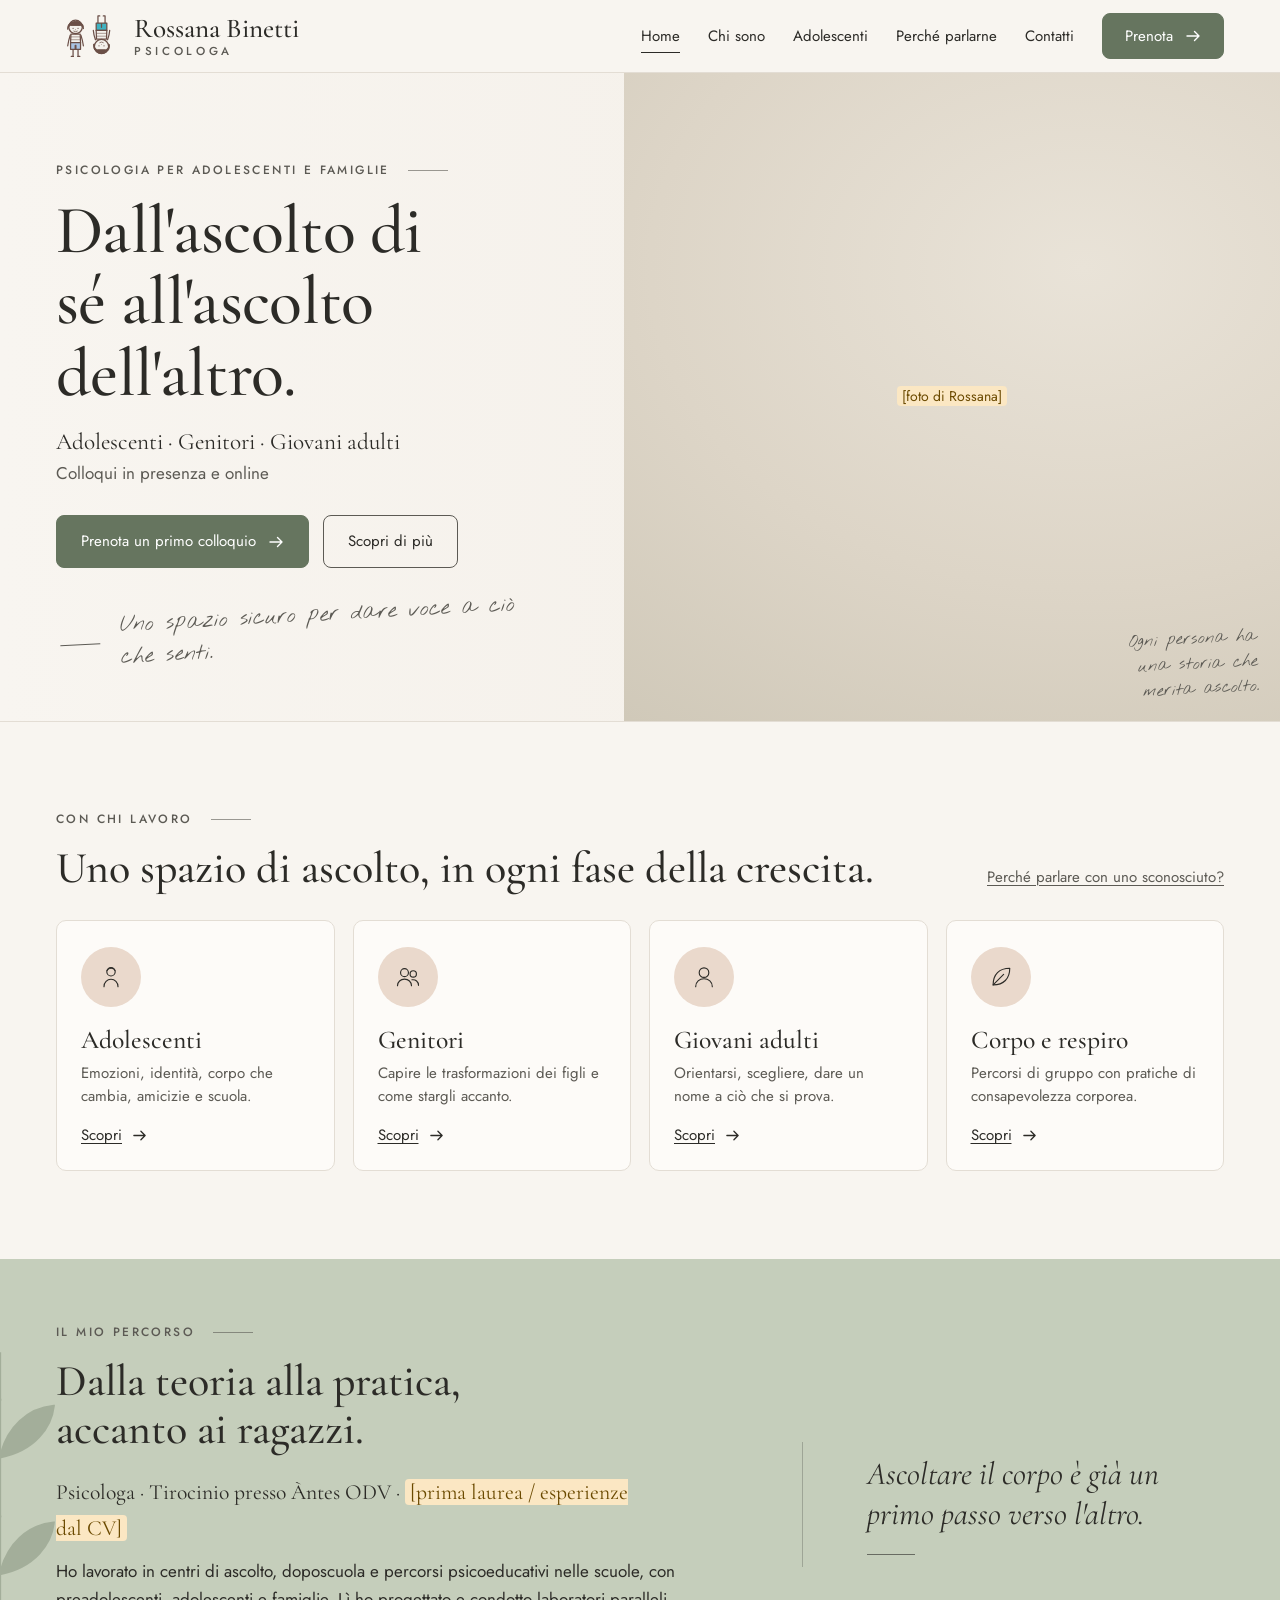
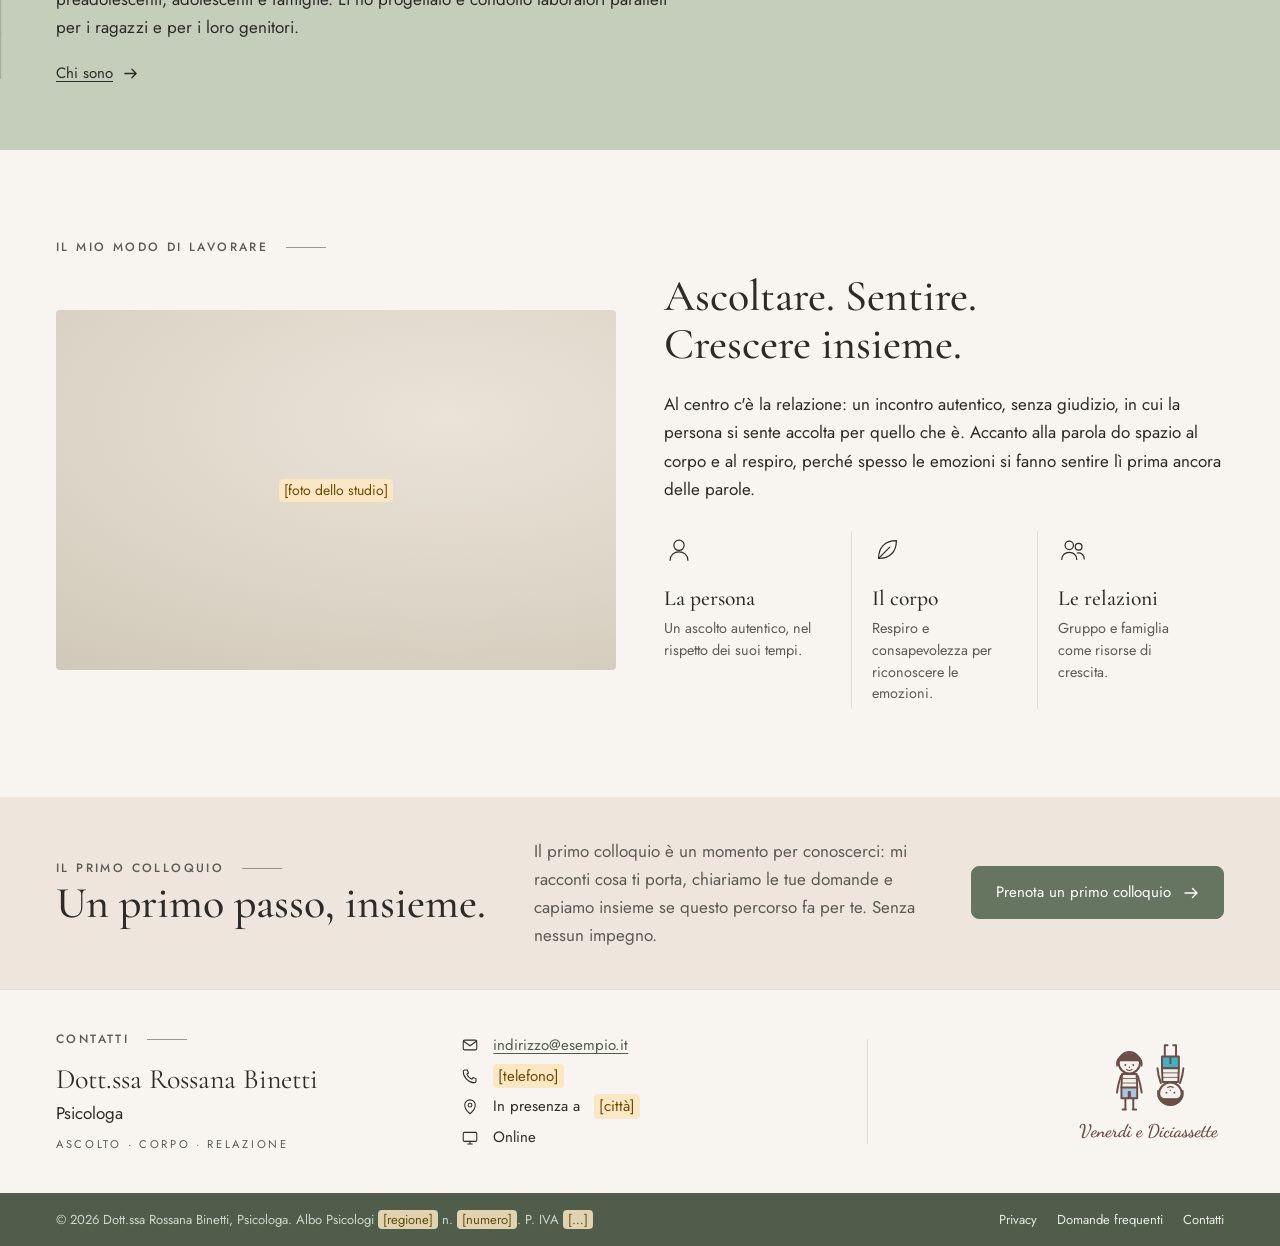
==== commit 6424865e: "Stile allineato al mockup: salvia, avorio, serif elegante, schede servizi, fasce Co-Authored-By: Cla" ====
--- a/index.html
+++ b/index.html
@@ -5,11 +5,11 @@
   <meta name="viewport" content="width=device-width, initial-scale=1">
   <title>Venerdì e Diciassette – Dott.ssa Rossana Binetti, Psicologa</title>
   <meta name="description" content="Rossana Binetti, psicologa. Uno spazio di ascolto per adolescenti, genitori e giovani adulti, che tiene insieme parola, corpo e respiro.">
-  <meta name="theme-color" content="#eff5f4">
+  <meta name="theme-color" content="#f8f5f0">
   <link rel="icon" href="assets/logo-mark.svg" type="image/svg+xml">
   <link rel="preconnect" href="https://fonts.googleapis.com">
   <link rel="preconnect" href="https://fonts.gstatic.com" crossorigin>
-  <link href="https://fonts.googleapis.com/css2?family=Figtree:wght@400;500&family=Newsreader:ital,opsz,wght@0,6..72,400;0,6..72,500;1,6..72,400&display=swap" rel="stylesheet">
+  <link href="https://fonts.googleapis.com/css2?family=Cormorant+Garamond:ital,wght@0,500;0,600;1,500&family=Jost:wght@400;500&family=Nothing+You+Could+Do&display=swap" rel="stylesheet">
   <link rel="stylesheet" href="assets/style.css">
 </head>
 <body>
@@ -17,95 +17,152 @@
 <a class="salta" href="#contenuto">Vai al contenuto</a>
 
 <header class="top">
-  <a class="firma" href="index.html">
-    <img src="assets/logo-orizzontale.svg" alt="Venerdì e Diciassette" width="221" height="60">
-    <span class="firma-nome">Dott.ssa Rossana Binetti<small>Psicologa</small></span>
-  </a>
-  <nav aria-label="Menu principale">
-    <ul class="menu">
-      <li><a href="index.html" aria-current="page">Home</a></li>
-      <li><a href="chi-sono.html">Chi sono</a></li>
-      <li><a href="adolescenti.html">Adolescenti</a></li>
-      <li><a href="perche-parlarne.html">Perché parlarne</a></li>
-      <li><a href="contatti.html">Contatti</a></li>
-      <li><a class="menu-prenota" href="prenota.html">Prenota un colloquio</a></li>
-    </ul>
-  </nav>
+  <div class="contenitore">
+    <a class="firma" href="index.html">
+      <img src="assets/logo-mark.svg" alt="" width="64" height="48">
+      <span class="firma-nome">Rossana Binetti<small>Psicologa</small></span>
+    </a>
+    <nav aria-label="Menu principale">
+      <ul class="menu">
+        <li><a href="index.html" aria-current="page">Home</a></li>
+        <li><a href="chi-sono.html">Chi sono</a></li>
+        <li><a href="adolescenti.html">Adolescenti</a></li>
+        <li><a href="perche-parlarne.html">Perché parlarne</a></li>
+        <li><a href="contatti.html">Contatti</a></li>
+        <li><a class="azione" href="prenota.html">Prenota <svg viewBox="0 0 16 16" fill="none" stroke="currentColor" stroke-width="1.4" stroke-linecap="round" stroke-linejoin="round" aria-hidden="true"><path d="M2 8h12M9.5 3.5 14 8l-4.5 4.5"/></svg></a></li>
+      </ul>
+    </nav>
+  </div>
 </header>
 
 <main id="contenuto">
-
-  <section class="apertura">
-    <h1>Dall'ascolto di sé all'ascolto dell'altro.</h1>
-    <p class="sotto">Sono una psicologa. Offro uno spazio in cui fermarsi, sentirsi accolti senza giudizio e ritrovare il filo tra quello che si pensa, quello che si prova e quello che il corpo racconta.</p>
-    <svg class="respiro" viewBox="0 0 1000 72" preserveAspectRatio="none" aria-hidden="true">
-      <path class="due" d="M0 36 C 140 8, 260 8, 400 36 S 660 64, 800 36 S 940 8, 1000 30"/>
-      <path class="uno" d="M0 36 C 125 4, 250 4, 375 36 S 625 68, 750 36 S 937 4, 1000 36"/>
-    </svg>
+  <section class="eroe">
+    <div class="eroe-testo">
+      <p class="etichetta">Psicologia per adolescenti e famiglie</p>
+      <h1>Dall'ascolto di sé all'ascolto dell'altro.</h1>
+      <p class="per-chi">Adolescenti · Genitori · Giovani adulti</p>
+      <p class="modalita">Colloqui in presenza e online</p>
+      <div class="azioni">
+        <a class="azione" href="prenota.html">Prenota un primo colloquio <svg viewBox="0 0 16 16" fill="none" stroke="currentColor" stroke-width="1.4" stroke-linecap="round" stroke-linejoin="round" aria-hidden="true"><path d="M2 8h12M9.5 3.5 14 8l-4.5 4.5"/></svg></a>
+        <a class="azione leggera" href="chi-sono.html">Scopri di più</a>
+      </div>
+      <p class="a-mano">Uno spazio sicuro per dare voce a ciò che senti.</p>
+    </div>
+    <div class="foto">
+      <span><span class="da-completare">[foto di Rossana]</span></span>
+      <span class="didascalia a-mano">Ogni persona ha una storia che merita ascolto.</span>
+    </div>
   </section>
 
-  <section class="blocco">
-    <h2>Con chi lavoro</h2>
-    <div class="testo">
-      <ul class="lista">
-        <li><strong>Adolescenti e preadolescenti</strong>, in un momento in cui corpo, emozioni e relazioni cambiano tutti insieme, a volte troppo in fretta. <a href="adolescenti.html">Come lavoro con i ragazzi</a></li>
-        <li><strong>Genitori</strong> che vogliono capire meglio cosa sta attraversando il proprio figlio o la propria figlia, e come stargli accanto.</li>
-        <li><strong>Giovani adulti</strong> che cercano uno spazio per ascoltarsi, orientarsi e dare un nome a ciò che provano.</li>
+  <section class="sezione">
+    <div class="contenitore">
+      <p class="etichetta">Con chi lavoro</p>
+      <div class="sezione-testa">
+        <h2>Uno spazio di ascolto, in ogni fase della crescita.</h2>
+        <a class="nota-destra" href="perche-parlarne.html">Perché parlare con uno sconosciuto?</a>
+      </div>
+      <ul class="servizi">
+        <li>
+          <span class="icona"><svg viewBox="0 0 32 32" aria-hidden="true"><circle cx="16" cy="10" r="4.8"/><path d="M8 27c0-5 3.6-8.4 8-8.4s8 3.4 8 8.4"/><path d="M11.5 8.5c1.5-3 7.5-3.5 9 0"/></svg></span>
+          <h3>Adolescenti</h3>
+          <p>Emozioni, identità, corpo che cambia, amicizie e scuola.</p>
+          <a class="collegamento" href="adolescenti.html">Scopri <svg viewBox="0 0 16 16" fill="none" stroke="currentColor" stroke-width="1.4" stroke-linecap="round" stroke-linejoin="round" aria-hidden="true"><path d="M2 8h12M9.5 3.5 14 8l-4.5 4.5"/></svg></a>
+        </li>
+        <li>
+          <span class="icona"><svg viewBox="0 0 32 32" aria-hidden="true"><circle cx="12" cy="11" r="4.5"/><path d="M4 26c0-4.6 3.6-7.5 8-7.5s8 2.9 8 7.5"/><circle cx="22" cy="12.5" r="3.6"/><path d="M20.5 19.2c4.2-.6 7.5 2 7.5 6.3"/></svg></span>
+          <h3>Genitori</h3>
+          <p>Capire le trasformazioni dei figli e come stargli accanto.</p>
+          <a class="collegamento" href="adolescenti.html#genitori">Scopri <svg viewBox="0 0 16 16" fill="none" stroke="currentColor" stroke-width="1.4" stroke-linecap="round" stroke-linejoin="round" aria-hidden="true"><path d="M2 8h12M9.5 3.5 14 8l-4.5 4.5"/></svg></a>
+        </li>
+        <li>
+          <span class="icona"><svg viewBox="0 0 32 32" aria-hidden="true"><circle cx="16" cy="11" r="5.5"/><path d="M6.5 27c0-5.5 4.3-9 9.5-9s9.5 3.5 9.5 9"/></svg></span>
+          <h3>Giovani adulti</h3>
+          <p>Orientarsi, scegliere, dare un nome a ciò che si prova.</p>
+          <a class="collegamento" href="chi-sono.html">Scopri <svg viewBox="0 0 16 16" fill="none" stroke="currentColor" stroke-width="1.4" stroke-linecap="round" stroke-linejoin="round" aria-hidden="true"><path d="M2 8h12M9.5 3.5 14 8l-4.5 4.5"/></svg></a>
+        </li>
+        <li>
+          <span class="icona"><svg viewBox="0 0 32 32" aria-hidden="true"><path d="M7 25C7 13 14 6 26 6c0 12-7 19-19 19Z"/><path d="M7 25 19 13"/></svg></span>
+          <h3>Corpo e respiro</h3>
+          <p>Percorsi di gruppo con pratiche di consapevolezza corporea.</p>
+          <a class="collegamento" href="adolescenti.html#gruppi">Scopri <svg viewBox="0 0 16 16" fill="none" stroke="currentColor" stroke-width="1.4" stroke-linecap="round" stroke-linejoin="round" aria-hidden="true"><path d="M2 8h12M9.5 3.5 14 8l-4.5 4.5"/></svg></a>
+        </li>
       </ul>
     </div>
   </section>
 
-  <section class="blocco">
-    <h2>Il mio modo di lavorare</h2>
-    <div class="testo">
-      <p>Al centro c'è la relazione: un incontro autentico, in cui la persona si sente ascoltata e accettata per quello che è. È la condizione da cui nasce ogni cambiamento.</p>
-      <p>Accanto alla parola do spazio anche al corpo e al respiro. Spesso le emozioni si fanno sentire lì prima ancora di trovare le parole per dirle: imparare a riconoscerle è il primo passo per accoglierle.</p>
-      <p><a href="chi-sono.html">Leggi di più su di me e sul mio approccio</a></p>
+  <section class="fascia-salvia">
+    <svg class="foglia" viewBox="0 0 120 300" fill="none" stroke="currentColor" stroke-width="2" aria-hidden="true"><path d="M60 300V20"/><path d="M60 60c-30-6-44-26-46-44 22 2 40 18 46 44Z" fill="currentColor"/><path d="M60 110c30-6 44-26 46-44-22 2-40 18-46 44Z" fill="currentColor"/><path d="M60 160c-30-6-44-26-46-44 22 2 40 18 46 44Z" fill="currentColor"/><path d="M60 210c30-6 44-26 46-44-22 2-40 18-46 44Z" fill="currentColor"/><path d="M60 260c-30-6-44-26-46-44 22 2 40 18 46 44Z" fill="currentColor"/></svg>
+    <div class="contenitore">
+      <div>
+        <p class="etichetta">Il mio percorso</p>
+        <h2>Dalla teoria alla pratica, accanto ai ragazzi.</h2>
+        <p class="titoli">Psicologa · Tirocinio presso Àntes ODV · <span class="da-completare">[prima laurea / esperienze dal CV]</span></p>
+        <p>Ho lavorato in centri di ascolto, doposcuola e percorsi psicoeducativi nelle scuole, con preadolescenti, adolescenti e famiglie. Lì ho progettato e condotto laboratori paralleli per i ragazzi e per i loro genitori.</p>
+        <a class="collegamento" href="chi-sono.html">Chi sono <svg viewBox="0 0 16 16" fill="none" stroke="currentColor" stroke-width="1.4" stroke-linecap="round" stroke-linejoin="round" aria-hidden="true"><path d="M2 8h12M9.5 3.5 14 8l-4.5 4.5"/></svg></a>
+      </div>
+      <blockquote>Ascoltare il corpo è già un primo passo verso l'altro.</blockquote>
     </div>
   </section>
 
-  <section class="blocco">
-    <h2>Hai qualche dubbio?</h2>
-    <div class="testo">
-      <p>Rivolgersi a uno psicologo per la prima volta fa sorgere tante domande. È normale. Ho provato a rispondere alle più comuni, a partire dalla prima: perché mai dovrei parlare con uno sconosciuto?</p>
-      <a class="azione leggera" href="perche-parlarne.html">Leggi le risposte</a>
+  <section class="sezione">
+    <div class="contenitore">
+      <p class="etichetta">Il mio modo di lavorare</p>
+      <div class="affiancati">
+        <div class="foto"><span class="da-completare">[foto dello studio]</span></div>
+        <div>
+          <h2>Ascoltare. Sentire. Crescere insieme.</h2>
+          <p>Al centro c'è la relazione: un incontro autentico, senza giudizio, in cui la persona si sente accolta per quello che è. Accanto alla parola do spazio al corpo e al respiro, perché spesso le emozioni si fanno sentire lì prima ancora delle parole.</p>
+          <ul class="pilastri">
+            <li><svg viewBox="0 0 32 32" aria-hidden="true"><circle cx="16" cy="11" r="5.5"/><path d="M6.5 27c0-5.5 4.3-9 9.5-9s9.5 3.5 9.5 9"/></svg><strong>La persona</strong><span>Un ascolto autentico, nel rispetto dei suoi tempi.</span></li>
+            <li><svg viewBox="0 0 32 32" aria-hidden="true"><path d="M7 25C7 13 14 6 26 6c0 12-7 19-19 19Z"/><path d="M7 25 19 13"/></svg><strong>Il corpo</strong><span>Respiro e consapevolezza per riconoscere le emozioni.</span></li>
+            <li><svg viewBox="0 0 32 32" aria-hidden="true"><circle cx="12" cy="11" r="4.5"/><path d="M4 26c0-4.6 3.6-7.5 8-7.5s8 2.9 8 7.5"/><circle cx="22" cy="12.5" r="3.6"/><path d="M20.5 19.2c4.2-.6 7.5 2 7.5 6.3"/></svg><strong>Le relazioni</strong><span>Gruppo e famiglia come risorse di crescita.</span></li>
+          </ul>
+        </div>
+      </div>
     </div>
   </section>
 
-  <section class="blocco">
-    <h2>Il primo incontro</h2>
-    <div class="testo">
-      <ol class="passi">
-        <li>Scegli un orario libero nel calendario online, oppure scrivimi se preferisci un primo contatto.</li>
-        <li>Ci incontriamo per un colloquio conoscitivo: mi racconti cosa ti porta e cosa ti aspetti.</li>
-        <li>Insieme valutiamo se e come proseguire, con tempi e obiettivi chiari.</li>
-      </ol>
-      <div class="azioni">
-        <a class="azione" href="prenota.html">Prenota un colloquio</a>
-        <a class="azione leggera" href="contatti.html">Scrivimi</a>
+  <section class="fascia-sabbia">
+    <div class="contenitore">
+      <div>
+        <p class="etichetta">Il primo colloquio</p>
+        <h2>Un primo passo, insieme.</h2>
       </div>
+      <p>Il primo colloquio è un momento per conoscerci: mi racconti cosa ti porta, chiariamo le tue domande e capiamo insieme se questo percorso fa per te. Senza nessun impegno.</p>
+      <a class="azione" href="prenota.html">Prenota un primo colloquio <svg viewBox="0 0 16 16" fill="none" stroke="currentColor" stroke-width="1.4" stroke-linecap="round" stroke-linejoin="round" aria-hidden="true"><path d="M2 8h12M9.5 3.5 14 8l-4.5 4.5"/></svg></a>
     </div>
   </section>
 
 </main>
 
-<footer class="piede">
-  <svg class="piede-onda" viewBox="0 0 1000 40" preserveAspectRatio="none" aria-hidden="true">
-    <path d="M0 20 C 160 0, 340 0, 500 20 S 840 40, 1000 20"/>
-  </svg>
-  <div class="piede-dentro">
-    <img src="assets/logo.svg" alt="Venerdì e Diciassette" width="460" height="400" style="height:auto;width:150px">
-    <div>
+<footer>
+  <section class="piede-contatti" aria-label="Contatti">
+    <div class="contenitore">
+      <div>
+        <p class="etichetta">Contatti</p>
+        <p class="nome">Dott.ssa Rossana Binetti</p>
+        <p class="ruolo">Psicologa</p>
+        <p class="motto">Ascolto · Corpo · Relazione</p>
+      </div>
       <ul>
-        <li><a href="chi-sono.html">Chi sono</a></li>
-        <li><a href="adolescenti.html">Adolescenti</a></li>
-        <li><a href="perche-parlarne.html">Perché parlarne</a></li>
+        <li><svg viewBox="0 0 24 24" aria-hidden="true"><rect x="3" y="5.5" width="18" height="13" rx="2"/><path d="m3.5 7 8.5 6 8.5-6"/></svg> <a href="mailto:indirizzo@esempio.it">indirizzo@esempio.it</a></li>
+        <li><svg viewBox="0 0 24 24" aria-hidden="true"><path d="M5 4h3.5l1.5 4-2.2 1.4a11 11 0 0 0 6.8 6.8L16 14l4 1.5V19a2 2 0 0 1-2 2C10.3 21 3 13.7 3 6a2 2 0 0 1 2-2Z"/></svg> <span class="da-completare">[telefono]</span></li>
+        <li><svg viewBox="0 0 24 24" aria-hidden="true"><path d="M12 21s-7-6.2-7-11.5a7 7 0 0 1 14 0C19 14.8 12 21 12 21Z"/><circle cx="12" cy="9.5" r="2.5"/></svg> In presenza a <span class="da-completare">[città]</span></li>
+        <li><svg viewBox="0 0 24 24" aria-hidden="true"><rect x="3" y="4.5" width="18" height="12" rx="1.5"/><path d="M9 20h6M12 16.5V20"/></svg> Online</li>
+      </ul>
+      <div class="logo-piede">
+        <img src="assets/logo.svg" alt="Venerdì e Diciassette" width="460" height="400">
+      </div>
+    </div>
+  </section>
+  <div class="barra">
+    <div class="contenitore">
+      <span class="albo">© 2026 Dott.ssa Rossana Binetti, Psicologa. Albo Psicologi <span class="da-completare">[regione]</span> n. <span class="da-completare">[numero]</span>. P. IVA <span class="da-completare">[…]</span></span>
+      <ul>
+        <li><a href="privacy.html">Privacy</a></li>
+        <li><a href="perche-parlarne.html">Domande frequenti</a></li>
         <li><a href="contatti.html">Contatti</a></li>
-        <li><a href="prenota.html">Prenota un colloquio</a></li>
       </ul>
-      <p>Dott.ssa Rossana Binetti, Psicologa. Iscritta all'Albo degli Psicologi della Regione <span class="da-completare">[regione]</span>, n. <span class="da-completare">[numero]</span>.</p>
-      <p>P. IVA <span class="da-completare">[partita IVA]</span>. Email: <a href="mailto:indirizzo@esempio.it">indirizzo@esempio.it</a></p>
-      <p>Le informazioni di questo sito non sostituiscono un colloquio professionale. <a href="privacy.html">Privacy</a></p>
     </div>
   </div>
 </footer>
--- a/assets/style.css
+++ b/assets/style.css
@@ -1,379 +1,464 @@
 /* ------------------------------------------------------------
    Venerdì e Diciassette – Dott.ssa Rossana Binetti, Psicologa
-   Colori presi dal logo: marrone caldo del tratto, turchese e
-   azzurro dei pantaloncini, su un fondo d'acqua chiarissimo.
+   Stile: avorio caldo, verde salvia, rosa cipria, serif elegante
    ------------------------------------------------------------ */
 
 :root {
-  --acqua: #eff5f4;        /* fondo */
-  --acqua-2: #e1ecea;      /* superfici, separatori */
-  --bianco: #fbfdfc;       /* schede */
-  --tratto: #3e2f2a;       /* testo principale (marrone del logo, più profondo) */
-  --tratto-2: #6b5a54;     /* testo secondario */
-  --turchese: #1f7380;     /* link e azioni (contrasto AA sul fondo) */
-  --turchese-scuro: #155a64;
-  --turchese-chiaro: #3fb3c2;
-  --azzurro: #a9c3e2;      /* dettagli decorativi */
-
-  --serif: "Newsreader", Georgia, "Times New Roman", serif;
-  --sans: "Figtree", system-ui, -apple-system, "Segoe UI", sans-serif;
-
-  --misura: 62ch;
-  --gutter: clamp(16px, 5vw, 64px);
-  --larghezza: 1100px;
+  --avorio: #f8f5f0;        /* fondo */
+  --carta: #fdfbf8;         /* schede */
+  --sabbia: #eee6dc;        /* fascia primo colloquio */
+  --cipria: #ead9cc;        /* cerchi delle icone */
+  --salvia-chiaro: #c5cebb; /* fascia esperienza */
+  --salvia: #66755f;        /* pulsanti */
+  --salvia-scuro: #4f5d4a;  /* barra finale, hover */
+  --inchiostro: #2c2b27;    /* testo */
+  --inchiostro-2: #5c5a54;  /* testo secondario */
+  --linea: #e3ddd4;         /* bordi */
+
+  --serif: "Cormorant Garamond", Garamond, Georgia, serif;
+  --sans: "Jost", system-ui, -apple-system, "Segoe UI", sans-serif;
+  --mano: "Nothing You Could Do", "Segoe Script", cursive;
+
+  --larghezza: 1180px;
+  --gutter: clamp(16px, 4.5vw, 56px);
   --morbido: cubic-bezier(.33, .1, .25, 1);
 
   interpolate-size: allow-keywords;
 }
 
-/* Passaggio dolce tra una pagina e l'altra (browser che lo supportano) */
 @view-transition { navigation: auto; }
 ::view-transition-old(root),
-::view-transition-new(root) {
-  animation-duration: .45s;
-  animation-timing-function: var(--morbido);
-}
-
-*,
-*::before,
-*::after { box-sizing: border-box; }
-
-html {
-  -webkit-text-size-adjust: 100%;
-  scroll-behavior: smooth;
-}
+::view-transition-new(root) { animation-duration: .45s; animation-timing-function: var(--morbido); }
+
+*, *::before, *::after { box-sizing: border-box; }
+html { -webkit-text-size-adjust: 100%; scroll-behavior: smooth; }
 
 body {
   margin: 0;
-  background: var(--acqua);
-  color: var(--tratto);
-  font-family: var(--serif);
-  font-size: 1.1875rem;
-  line-height: 1.68;
-  font-optical-sizing: auto;
+  background: var(--avorio);
+  color: var(--inchiostro);
+  font-family: var(--sans);
+  font-weight: 400;
+  font-size: 1.0625rem;
+  line-height: 1.65;
 }
 
 img { max-width: 100%; display: block; }
 
 a {
-  color: var(--turchese);
+  color: var(--salvia-scuro);
   text-decoration-thickness: 1px;
   text-underline-offset: 3px;
   transition: color .3s var(--morbido);
 }
-a:hover { color: var(--turchese-scuro); }
-
-:focus-visible {
-  outline: 2px solid var(--turchese);
-  outline-offset: 3px;
-  border-radius: 4px;
-}
-
-.salta {
-  position: absolute;
-  left: -9999px;
-}
-.salta:focus {
-  left: var(--gutter);
-  top: 12px;
-  background: var(--bianco);
-  padding: 8px 14px;
-  border-radius: 999px;
-  z-index: 10;
-}
-
-/* ---------- Intestazione ---------- */
-
-.top {
-  display: flex;
-  flex-wrap: wrap;
-  align-items: center;
-  justify-content: space-between;
-  gap: 16px 32px;
+a:hover { color: var(--inchiostro); }
+
+:focus-visible { outline: 2px solid var(--salvia); outline-offset: 3px; border-radius: 4px; }
+
+.salta { position: absolute; left: -9999px; }
+.salta:focus { left: var(--gutter); top: 12px; background: var(--carta); padding: 8px 14px; border-radius: 8px; z-index: 10; }
+
+.contenitore {
   max-width: calc(var(--larghezza) + 2 * var(--gutter));
   margin: 0 auto;
-  padding: 24px var(--gutter) 0;
+  padding-left: var(--gutter);
+  padding-right: var(--gutter);
+}
+
+/* ---------- Tipografia ---------- */
+
+h1, h2, h3 {
+  font-family: var(--serif);
+  font-weight: 500;
+  color: var(--inchiostro);
+  text-wrap: balance;
+}
+h1 { font-size: clamp(2.6rem, 5.4vw, 4.25rem); line-height: 1.05; letter-spacing: -.01em; margin: 0; }
+h2 { font-size: clamp(2rem, 3.6vw, 2.75rem); line-height: 1.1; margin: 0 0 .5em; }
+h3 { font-size: 1.6rem; line-height: 1.2; margin: 1.6em 0 .3em; }
+p { margin: 0 0 1em; text-wrap: pretty; }
+
+.etichetta {
+  display: flex;
+  align-items: center;
+  gap: 18px;
+  margin: 0 0 14px;
   font-family: var(--sans);
+  font-size: .75rem;
+  font-weight: 500;
+  letter-spacing: .2em;
+  text-transform: uppercase;
+  color: var(--inchiostro-2);
+}
+.etichetta::after { content: ""; width: 40px; height: 1px; background: currentColor; opacity: .6; }
+
+.a-mano {
+  font-family: var(--mano);
+  font-size: 1.35rem;
+  line-height: 1.5;
+  color: var(--inchiostro-2);
+  transform: rotate(-3deg);
+}
+
+/* ---------- Intestazione ---------- */
+
+.top {
+  position: sticky;
+  top: 0;
+  z-index: 5;
+  background: color-mix(in srgb, var(--avorio) 92%, transparent);
+  backdrop-filter: blur(8px);
+  border-bottom: 1px solid var(--linea);
+}
+.top .contenitore {
+  display: flex;
+  flex-wrap: wrap;
+  align-items: center;
+  justify-content: space-between;
+  gap: 12px 32px;
+  padding-top: 12px;
+  padding-bottom: 12px;
 }
 
 .firma {
   display: flex;
   align-items: center;
-  flex-wrap: wrap;
-  gap: 12px 20px;
-  color: var(--tratto);
+  gap: 14px;
   text-decoration: none;
-  line-height: 1.2;
-}
-.firma:hover { color: var(--tratto); }
-.firma img { height: 60px; width: auto; }
+  color: var(--inchiostro);
+}
+.firma:hover { color: var(--inchiostro); }
+.firma img { height: 48px; width: auto; }
 .firma-nome {
   font-family: var(--serif);
-  font-size: 1.0625rem;
-  padding-left: 20px;
-  border-left: 1px solid var(--azzurro);
+  font-size: 1.7rem;
+  line-height: 1;
+  font-weight: 500;
 }
 .firma-nome small {
   display: block;
+  margin-top: 4px;
   font-family: var(--sans);
-  font-size: 0.8125rem;
-  color: var(--tratto-2);
+  font-size: .72rem;
+  font-weight: 500;
+  letter-spacing: .32em;
+  text-transform: uppercase;
+  color: var(--inchiostro-2);
 }
 
 .menu {
   display: flex;
   flex-wrap: wrap;
   align-items: center;
-  gap: 6px 22px;
+  gap: 6px 28px;
   margin: 0;
   padding: 0;
   list-style: none;
-  font-size: 0.9375rem;
+  font-size: .9375rem;
 }
 .menu a {
-  color: var(--tratto-2);
+  color: var(--inchiostro);
   text-decoration: none;
-  padding: 4px 0;
-  background-image: linear-gradient(var(--turchese-chiaro), var(--turchese-chiaro));
-  background-size: 0 1.5px;
+  padding: 6px 0;
+  background-image: linear-gradient(currentColor, currentColor);
+  background-size: 0 1px;
   background-position: 0 100%;
   background-repeat: no-repeat;
-  transition: color .3s var(--morbido), background-size .4s var(--morbido);
-}
-.menu a:hover { color: var(--tratto); background-size: 100% 1.5px; }
-.menu a[aria-current="page"] {
-  color: var(--tratto);
-  background-size: 100% 1.5px;
-}
-.menu .menu-prenota {
-  padding: 9px 18px;
-  border-radius: 999px;
-  background: var(--turchese);
-  background-image: none;
+  transition: background-size .4s var(--morbido);
+}
+.menu a:hover, .menu a[aria-current="page"] { background-size: 100% 1px; }
+
+/* ---------- Pulsanti ---------- */
+
+.azione {
+  display: inline-flex;
+  align-items: center;
+  gap: 12px;
+  padding: 13px 24px;
+  border-radius: 8px;
+  background: var(--salvia);
   color: #fff;
-  transition: background-color .3s var(--morbido);
-}
-.menu .menu-prenota:hover,
-.menu .menu-prenota[aria-current="page"] {
-  background-color: var(--turchese-scuro);
-  color: #fff;
-}
-
-@media (max-width: 560px) {
-  .firma img { height: 52px; }
-  .firma-nome { padding-left: 0; border-left: 0; }
-  .menu { gap: 4px 18px; }
-}
-
-/* ---------- Contenuto ---------- */
-
-main {
-  max-width: calc(var(--larghezza) + 2 * var(--gutter));
-  margin: 0 auto;
-  padding: 0 var(--gutter) 64px;
-}
-
-.apertura {
-  padding: clamp(56px, 10vw, 128px) 0 clamp(24px, 4vw, 40px);
-}
-
-.apertura h1 {
+  font-family: var(--sans);
+  font-size: .9375rem;
+  text-decoration: none;
+  border: 1px solid var(--salvia);
+  transition: background-color .3s var(--morbido), border-color .3s var(--morbido), color .3s var(--morbido);
+}
+.azione:hover { background: var(--salvia-scuro); border-color: var(--salvia-scuro); color: #fff; }
+.azione svg { width: 16px; height: 16px; transition: transform .35s var(--morbido); }
+.azione:hover svg { transform: translateX(3px); }
+.azione.leggera { background: transparent; color: var(--inchiostro); border-color: var(--inchiostro-2); }
+.azione.leggera:hover { background: var(--inchiostro); border-color: var(--inchiostro); color: #fff; }
+.azioni { display: flex; flex-wrap: wrap; gap: 14px; margin-top: 8px; }
+
+.menu .azione { padding: 10px 22px; background-image: none; color: #fff; }
+.menu .azione:hover { color: #fff; }
+.menu .azione:hover, .menu .azione[aria-current="page"] { background-size: auto; background-color: var(--salvia-scuro); }
+
+.collegamento {
+  display: inline-flex;
+  align-items: center;
+  gap: 10px;
+  color: var(--inchiostro);
+  font-size: .9375rem;
+}
+.collegamento svg { width: 15px; height: 15px; transition: transform .35s var(--morbido); }
+.collegamento:hover svg { transform: translateX(3px); }
+
+/* ---------- Apertura (home) ---------- */
+
+.eroe {
+  display: grid;
+  grid-template-columns: 1fr;
+  background: linear-gradient(90deg, var(--avorio) 0%, #f3eee7 100%);
+  border-bottom: 1px solid var(--linea);
+}
+.eroe-testo {
+  padding: clamp(40px, 7vw, 88px) var(--gutter) clamp(36px, 5vw, 56px);
+  align-self: center;
+}
+.eroe-testo h1 { max-width: 13ch; }
+.eroe .per-chi {
+  margin: 18px 0 2px;
+  font-family: var(--serif);
+  font-size: 1.45rem;
+  line-height: 1.3;
+}
+.eroe .modalita { color: var(--inchiostro-2); margin-bottom: 28px; }
+.eroe-testo .a-mano { margin: 32px 0 0 4px; display: flex; align-items: center; gap: 20px; }
+.eroe-testo .a-mano::before { content: ""; width: 40px; height: 1px; background: var(--inchiostro-2); flex: none; }
+
+.foto {
+  position: relative;
+  min-height: 340px;
+  background:
+    radial-gradient(120% 90% at 70% 30%, #e9e3d8 0%, #ddd5c7 55%, #cfc8b8 100%);
+  display: grid;
+  place-items: center;
+  color: var(--inchiostro-2);
+  font-size: .875rem;
+  text-align: center;
+  overflow: hidden;
+}
+.foto img { position: absolute; inset: 0; width: 100%; height: 100%; object-fit: cover; }
+.foto .didascalia {
+  position: absolute;
+  right: 22px;
+  bottom: 18px;
+  max-width: 18ch;
+  text-align: right;
+  font-size: 1.05rem;
+}
+
+@media (min-width: 900px) {
+  .eroe { grid-template-columns: minmax(0, 1fr) minmax(0, 1.05fr); }
+  .eroe-testo { padding-left: max(var(--gutter), calc((100vw - var(--larghezza)) / 2)); }
+  .eroe .foto { min-height: 560px; }
+}
+
+/* ---------- Sezioni ---------- */
+
+.sezione { padding: clamp(48px, 7vw, 88px) 0; }
+.sezione + .sezione { border-top: 1px solid var(--linea); }
+.sezione-testa {
+  display: flex;
+  flex-wrap: wrap;
+  align-items: baseline;
+  justify-content: space-between;
+  gap: 8px 32px;
+  margin-bottom: 28px;
+}
+.sezione-testa h2 { margin: 0; }
+.sezione-testa .nota-destra { color: var(--inchiostro-2); font-size: .9375rem; }
+
+/* Schede servizi */
+.servizi {
+  display: grid;
+  gap: 18px;
+  grid-template-columns: repeat(auto-fit, minmax(230px, 1fr));
   margin: 0;
-  font-weight: 400;
-  font-size: clamp(2.5rem, 6.6vw, 5rem);
-  line-height: 1.06;
-  letter-spacing: -0.018em;
-  max-width: 16ch;
-  text-wrap: balance;
-}
-.apertura.interna h1 { font-size: clamp(2.25rem, 5.2vw, 3.75rem); max-width: 20ch; }
-
-.apertura .sotto {
+  padding: 0;
+  list-style: none;
+}
+.servizi li {
+  background: var(--carta);
+  border: 1px solid var(--linea);
+  border-radius: 10px;
+  padding: 26px 24px 22px;
+  display: flex;
+  flex-direction: column;
+  transition: border-color .35s var(--morbido);
+}
+.servizi li:hover { border-color: #cfc6b9; }
+.servizi h3 { margin: 18px 0 6px; font-size: 1.6rem; }
+.servizi p { color: var(--inchiostro-2); font-size: .9375rem; line-height: 1.55; flex: 1; }
+
+.icona {
+  width: 60px;
+  height: 60px;
+  border-radius: 50%;
+  background: var(--cipria);
+  display: grid;
+  place-items: center;
+  color: var(--inchiostro);
+}
+.icona svg { width: 28px; height: 28px; fill: none; stroke: currentColor; stroke-width: 1.3; stroke-linecap: round; stroke-linejoin: round; }
+
+/* Fascia esperienza */
+.fascia-salvia {
+  position: relative;
+  background: var(--salvia-chiaro);
+  overflow: hidden;
+}
+.fascia-salvia .foglia {
+  position: absolute;
+  left: -70px;
+  top: 50%;
+  width: 140px;
+  transform: translateY(-50%);
+  opacity: .35;
+  color: var(--salvia);
+}
+.fascia-salvia .contenitore {
+  display: grid;
+  gap: 32px;
+  padding-top: clamp(44px, 6vw, 64px);
+  padding-bottom: clamp(44px, 6vw, 64px);
+}
+.fascia-salvia .titoli {
+  font-family: var(--serif);
+  font-size: 1.35rem;
+  margin: 0 0 10px;
+}
+.fascia-salvia p { max-width: 62ch; }
+.fascia-salvia blockquote {
+  margin: 0;
+  font-family: var(--serif);
+  font-style: italic;
+  font-size: clamp(1.6rem, 2.6vw, 2rem);
+  line-height: 1.25;
+}
+.fascia-salvia blockquote::after {
+  content: "";
+  display: block;
+  width: 48px;
+  height: 1px;
+  background: var(--inchiostro);
+  margin-top: 20px;
+  opacity: .6;
+}
+@media (min-width: 900px) {
+  .fascia-salvia .contenitore { grid-template-columns: 1.6fr 1fr; gap: 72px; align-items: center; }
+  .fascia-salvia blockquote { border-left: 1px solid rgba(44,43,39,.25); padding: 12px 0 12px 64px; }
+}
+
+/* Modo di lavorare: immagine + testo */
+.affiancati { display: grid; gap: 32px; }
+.affiancati .foto { min-height: 280px; border-radius: 4px; }
+@media (min-width: 900px) {
+  .affiancati { grid-template-columns: 1fr 1fr; gap: 48px; align-items: center; }
+  .affiancati .foto { min-height: 360px; }
+}
+.pilastri {
+  display: grid;
+  grid-template-columns: repeat(auto-fit, minmax(150px, 1fr));
   margin: 28px 0 0;
-  max-width: 48ch;
-  font-size: clamp(1.1875rem, 2vw, 1.375rem);
-  color: var(--tratto-2);
-  text-wrap: pretty;
-}
-
-/* Il respiro: una sola linea che si gonfia e si svuota lentamente,
-   al ritmo di un respiro calmo (circa sei al minuto). */
-.respiro {
-  display: block;
-  width: 100%;
-  height: 72px;
-  margin: 24px 0 8px;
-  overflow: visible;
-}
-.respiro path {
-  fill: none;
-  stroke-width: 1.6;
-  stroke-linecap: round;
-  vector-effect: non-scaling-stroke;
-  transform-origin: 50% 50%;
-  transform-box: fill-box;
-  animation: respira 10s var(--morbido) infinite;
-}
-.respiro .uno { stroke: var(--turchese-chiaro); }
-.respiro .due { stroke: var(--azzurro); animation-delay: -1.2s; }
-@keyframes respira {
-  0%, 100% { transform: scaleY(.3); }
-  40%, 55% { transform: scaleY(1); }
-}
-.apertura.interna .respiro { height: 48px; margin-top: 16px; }
-
-@media (prefers-reduced-motion: reduce) {
-  html { scroll-behavior: auto; }
-  .respiro path { animation: none; transform: scaleY(.7); }
-  @view-transition { navigation: none; }
-}
-
-/* Sezioni: titolo nel margine sui grandi schermi */
+  padding: 0;
+  list-style: none;
+}
+.pilastri li { padding: 4px 20px 4px 0; }
+.pilastri li + li { border-left: 1px solid var(--linea); padding-left: 20px; }
+.pilastri svg { width: 30px; height: 30px; fill: none; stroke: currentColor; stroke-width: 1.3; stroke-linecap: round; stroke-linejoin: round; }
+.pilastri strong { display: block; font-family: var(--serif); font-weight: 500; font-size: 1.35rem; margin: 8px 0 2px; }
+.pilastri span { color: var(--inchiostro-2); font-size: .9rem; line-height: 1.5; display: block; }
+@media (max-width: 520px) {
+  .pilastri li + li { border-left: 0; padding-left: 0; border-top: 1px solid var(--linea); padding-top: 14px; margin-top: 14px; }
+}
+
+/* Fascia primo colloquio */
+.fascia-sabbia { background: var(--sabbia); }
+.fascia-sabbia .contenitore {
+  display: grid;
+  gap: 20px 48px;
+  align-items: center;
+  padding-top: 40px;
+  padding-bottom: 40px;
+}
+.fascia-sabbia h2 { margin: 0; }
+.fascia-sabbia p { margin: 0; color: var(--inchiostro-2); max-width: 58ch; }
+@media (min-width: 900px) {
+  .fascia-sabbia .contenitore { grid-template-columns: auto 1fr auto; }
+}
+
+/* ---------- Pagine interne ---------- */
+
+.apertura-interna {
+  background: linear-gradient(90deg, var(--avorio) 0%, #f3eee7 100%);
+  border-bottom: 1px solid var(--linea);
+}
+.apertura-interna .contenitore { padding-top: clamp(48px, 8vw, 96px); padding-bottom: clamp(40px, 6vw, 64px); }
+.apertura-interna h1 { max-width: 18ch; font-size: clamp(2.4rem, 4.8vw, 3.75rem); }
+.apertura-interna .sotto { margin: 20px 0 0; max-width: 54ch; font-size: 1.15rem; color: var(--inchiostro-2); }
+
 .blocco {
   display: grid;
   grid-template-columns: 1fr;
-  gap: 14px 64px;
-  padding: 56px 0;
-}
-.blocco + .blocco { border-top: 1px solid var(--acqua-2); }
-.blocco > h2 {
-  margin: 0;
-  font-weight: 500;
-  font-size: 1.5rem;
-  line-height: 1.25;
-  text-wrap: balance;
-}
-.blocco > .testo { max-width: var(--misura); }
+  gap: 10px 64px;
+  padding: clamp(40px, 6vw, 64px) 0;
+}
+.blocco + .blocco { border-top: 1px solid var(--linea); }
+.blocco > h2 { font-size: clamp(1.75rem, 2.6vw, 2.1rem); margin: 0; }
+.blocco > .testo { max-width: 64ch; }
 .blocco > .testo > :first-child { margin-top: 0; }
 .blocco > .testo > :last-child { margin-bottom: 0; }
-
-@media (min-width: 880px) {
-  .blocco { grid-template-columns: 250px 1fr; }
-  .blocco > h2 { font-size: 1.375rem; padding-top: 3px; }
-}
-
-h3 {
-  font-weight: 500;
-  font-size: 1.25rem;
-  line-height: 1.3;
-  margin: 1.9em 0 .4em;
-}
-.blocco > .testo > h3:first-child { margin-top: 0; }
-
-p { margin: 0 0 1em; text-wrap: pretty; }
+@media (min-width: 900px) {
+  .blocco { grid-template-columns: 300px 1fr; }
+}
 
 .citazione {
   margin: 0 0 1.2em;
-  padding: 2px 0 2px 24px;
-  border-left: 2px solid var(--turchese-chiaro);
+  padding-left: 24px;
+  border-left: 1px solid var(--salvia);
+  font-family: var(--serif);
   font-style: italic;
-  font-size: 1.3125rem;
-  line-height: 1.5;
-}
-
-.lista {
-  margin: 0 0 1em;
-  padding: 0;
-  list-style: none;
-}
-.lista li {
-  padding: 14px 0;
-  border-bottom: 1px solid var(--acqua-2);
-}
+  font-size: 1.6rem;
+  line-height: 1.3;
+}
+
+.lista { margin: 0 0 1em; padding: 0; list-style: none; }
+.lista li { padding: 14px 0; border-bottom: 1px solid var(--linea); }
 .lista li:first-child { padding-top: 0; }
 .lista li:last-child { border-bottom: 0; }
 .lista strong { font-weight: 500; }
 
-/* I tre passi del primo incontro: una vera sequenza */
-.passi {
-  margin: 0 0 1.4em;
-  padding: 0;
-  list-style: none;
-  counter-reset: passo;
-}
-.passi li {
-  counter-increment: passo;
-  position: relative;
-  padding: 0 0 22px 54px;
-}
+.passi { margin: 0 0 1.4em; padding: 0; list-style: none; counter-reset: passo; }
+.passi li { counter-increment: passo; position: relative; padding: 0 0 20px 56px; }
 .passi li::before {
   content: counter(passo);
-  position: absolute;
-  left: 0;
-  top: 1px;
-  width: 34px;
-  height: 34px;
-  border-radius: 50%;
-  background: var(--bianco);
-  box-shadow: inset 0 0 0 1px var(--azzurro);
-  display: grid;
-  place-items: center;
-  font-family: var(--sans);
-  font-size: .875rem;
-  color: var(--turchese);
-}
-
-/* Le tre dimensioni: corpo, gruppo, famiglia */
-.tre {
-  display: grid;
-  gap: 14px;
-  margin: 0 0 1.2em;
-  padding: 0;
-  list-style: none;
-}
-.tre li {
-  background: var(--bianco);
-  border-radius: 20px;
-  padding: 20px 22px;
-}
-.tre strong {
-  display: block;
-  font-weight: 500;
-  font-size: 1.1875rem;
-  margin-bottom: 4px;
-}
-@media (min-width: 720px) {
-  .tre { grid-template-columns: repeat(3, 1fr); }
-}
-
-/* Azioni */
-.azione {
-  display: inline-block;
-  padding: 14px 28px;
-  border-radius: 999px;
-  background: var(--turchese);
-  color: #fff;
-  font-family: var(--sans);
-  font-size: 1rem;
-  text-decoration: none;
-  transition: background-color .3s var(--morbido);
-}
-.azione:hover { background: var(--turchese-scuro); color: #fff; }
-.azione.leggera {
-  background: transparent;
-  color: var(--turchese);
-  box-shadow: inset 0 0 0 1.5px var(--turchese);
-}
-.azione.leggera:hover { background: var(--turchese); color: #fff; }
-.azioni { display: flex; flex-wrap: wrap; gap: 12px; margin-top: 8px; }
+  position: absolute; left: 0; top: -2px;
+  width: 38px; height: 38px; border-radius: 50%;
+  background: var(--cipria);
+  display: grid; place-items: center;
+  font-family: var(--serif); font-size: 1.25rem;
+}
+
+.tre { display: grid; gap: 16px; margin: 0 0 1.2em; padding: 0; list-style: none; }
+.tre li { background: var(--carta); border: 1px solid var(--linea); border-radius: 10px; padding: 20px 22px; }
+.tre strong { display: block; font-family: var(--serif); font-weight: 500; font-size: 1.45rem; margin-bottom: 2px; }
+@media (min-width: 720px) { .tre { grid-template-columns: repeat(3, 1fr); } }
 
 .avviso {
-  font-family: var(--sans);
   font-size: .9375rem;
   line-height: 1.6;
-  color: var(--tratto-2);
-  background: var(--bianco);
+  color: var(--inchiostro-2);
+  background: var(--sabbia);
   padding: 18px 22px;
-  border-radius: 16px;
-}
-
-/* ---------- Domande che si aprono con dolcezza ---------- */
-
-.domande { margin: 0; }
-.domanda {
-  border-bottom: 1px solid var(--acqua-2);
-}
-.domanda:first-child { border-top: 1px solid var(--acqua-2); }
+  border-radius: 10px;
+}
+
+/* Domande */
+.domanda { border-bottom: 1px solid var(--linea); }
+.domanda:first-child { border-top: 1px solid var(--linea); }
 .domanda summary {
   list-style: none;
   cursor: pointer;
@@ -381,162 +466,109 @@
   justify-content: space-between;
   align-items: baseline;
   gap: 20px;
-  padding: 22px 0;
-  font-size: 1.25rem;
-  line-height: 1.35;
-  transition: color .3s var(--morbido);
+  padding: 20px 0;
+  font-family: var(--serif);
+  font-size: 1.5rem;
+  line-height: 1.25;
 }
 .domanda summary::-webkit-details-marker { display: none; }
-.domanda summary:hover { color: var(--turchese-scuro); }
 .domanda summary::after {
   content: "";
   flex: none;
-  width: 12px;
-  height: 12px;
+  width: 11px; height: 11px;
   margin-right: 4px;
-  border-right: 1.5px solid var(--turchese);
-  border-bottom: 1.5px solid var(--turchese);
-  transform: translateY(-3px) rotate(45deg);
+  border-right: 1.3px solid var(--inchiostro);
+  border-bottom: 1.3px solid var(--inchiostro);
+  transform: translateY(-4px) rotate(45deg);
   transition: transform .45s var(--morbido);
 }
 .domanda[open] summary::after { transform: translateY(2px) rotate(225deg); }
-.domanda .risposta { padding: 0 0 24px; max-width: var(--misura); }
+.domanda .risposta { padding: 0 0 22px; max-width: 64ch; }
 .domanda .risposta > :last-child { margin-bottom: 0; }
-
 .domanda::details-content {
-  block-size: 0;
-  overflow: clip;
-  opacity: 0;
+  block-size: 0; overflow: clip; opacity: 0;
   transition: block-size .5s var(--morbido), opacity .5s var(--morbido), content-visibility .5s allow-discrete;
 }
 .domanda[open]::details-content { block-size: auto; opacity: 1; }
 
+/* Tariffe */
+.tariffe { width: 100%; border-collapse: collapse; }
+.tariffe th, .tariffe td { text-align: left; vertical-align: top; padding: 16px 12px 16px 0; border-bottom: 1px solid var(--linea); }
+.tariffe tr:first-child th, .tariffe tr:first-child td { padding-top: 0; }
+.tariffe th { font-family: var(--serif); font-weight: 500; font-size: 1.35rem; line-height: 1.25; }
+.tariffe td.prezzo { text-align: right; white-space: nowrap; padding-right: 0; font-variant-numeric: tabular-nums; }
+.tariffe .nota { display: block; font-family: var(--sans); font-size: .875rem; color: var(--inchiostro-2); }
+
+/* Contatti */
+.recapiti { display: grid; gap: 4px 24px; grid-template-columns: max-content 1fr; margin: 0 0 1.2em; }
+.recapiti dt { font-size: .75rem; letter-spacing: .16em; text-transform: uppercase; color: var(--inchiostro-2); padding-top: 4px; }
+.recapiti dd { margin: 0 0 12px; }
+@media (max-width: 480px) { .recapiti { grid-template-columns: 1fr; } .recapiti dd { margin-bottom: 16px; } }
+
+.mappa {
+  background: var(--sabbia);
+  border-radius: 10px;
+  min-height: 240px;
+  display: grid; place-items: center;
+  text-align: center; padding: 24px;
+  color: var(--inchiostro-2); font-size: .9375rem;
+}
+
+.calendario { background: #fff; border: 1px solid var(--linea); border-radius: 10px; overflow: hidden; }
+.calendario iframe { display: block; width: 100%; height: 720px; border: 0; }
+.calendario-segnaposto { padding: 48px 24px; text-align: center; color: var(--inchiostro-2); font-size: .9375rem; }
+
+.da-completare { background: #fbe7c3; color: #6b4a00; padding: 0 5px; border-radius: 4px; font-style: normal; }
+
+/* ---------- Contatti in fondo e barra finale ---------- */
+
+.piede-contatti { border-top: 1px solid var(--linea); }
+.piede-contatti .contenitore {
+  display: grid;
+  gap: 28px 48px;
+  padding-top: 40px;
+  padding-bottom: 40px;
+  align-items: center;
+}
+.piede-contatti .nome { font-family: var(--serif); font-size: 1.75rem; line-height: 1.1; margin: 0; }
+.piede-contatti .ruolo { margin: 4px 0 8px; }
+.piede-contatti .motto { font-size: .7rem; letter-spacing: .24em; text-transform: uppercase; color: var(--inchiostro-2); margin: 0; }
+.piede-contatti ul { list-style: none; margin: 0; padding: 0; display: grid; gap: 6px; font-size: .9375rem; }
+.piede-contatti li { display: flex; align-items: center; gap: 14px; }
+.piede-contatti li svg { width: 18px; height: 18px; flex: none; fill: none; stroke: currentColor; stroke-width: 1.4; stroke-linecap: round; stroke-linejoin: round; }
+.piede-contatti .logo-piede { display: flex; align-items: center; gap: 18px; }
+.piede-contatti .logo-piede img { width: 150px; height: auto; }
+@media (min-width: 900px) {
+  .piede-contatti .contenitore { grid-template-columns: 1fr 1fr 1fr; }
+  .piede-contatti .logo-piede { justify-content: flex-end; border-left: 1px solid var(--linea); padding-left: 48px; }
+}
+
+.barra {
+  background: var(--salvia-scuro);
+  color: #e8ece4;
+  font-size: .8125rem;
+}
+.barra .contenitore {
+  display: flex;
+  flex-wrap: wrap;
+  justify-content: space-between;
+  gap: 8px 24px;
+  padding-top: 16px;
+  padding-bottom: 16px;
+}
+.barra a { color: #e8ece4; text-decoration: none; }
+.barra a:hover { color: #fff; text-decoration: underline; }
+.barra ul { display: flex; flex-wrap: wrap; gap: 4px 20px; list-style: none; margin: 0; padding: 0; }
+.barra .albo { opacity: .85; }
+
+@media (max-width: 640px) {
+  .firma img { height: 40px; }
+  .firma-nome { font-size: 1.45rem; }
+  .menu { gap: 2px 18px; }
+}
+
 @media (prefers-reduced-motion: reduce) {
-  .domanda::details-content,
-  .domanda summary::after { transition: none; }
-}
-
-/* ---------- Tariffe ---------- */
-
-.tariffe {
-  width: 100%;
-  border-collapse: collapse;
-  font-size: 1.0625rem;
-}
-.tariffe th,
-.tariffe td {
-  text-align: left;
-  vertical-align: top;
-  padding: 16px 12px 16px 0;
-  border-bottom: 1px solid var(--acqua-2);
-}
-.tariffe tr:first-child th,
-.tariffe tr:first-child td { padding-top: 0; }
-.tariffe th { font-weight: 500; }
-.tariffe td.prezzo {
-  text-align: right;
-  white-space: nowrap;
-  padding-right: 0;
-  font-family: var(--sans);
-  font-variant-numeric: tabular-nums;
-}
-.tariffe .nota {
-  display: block;
-  color: var(--tratto-2);
-  font-size: .9375rem;
-  font-weight: 400;
-}
-
-/* ---------- Contatti ---------- */
-
-.recapiti {
-  display: grid;
-  gap: 4px 24px;
-  grid-template-columns: max-content 1fr;
-  margin: 0 0 1.2em;
-}
-.recapiti dt {
-  font-family: var(--sans);
-  font-size: .9375rem;
-  color: var(--tratto-2);
-  padding-top: 3px;
-}
-.recapiti dd { margin: 0 0 12px; }
-@media (max-width: 480px) {
-  .recapiti { grid-template-columns: 1fr; }
-  .recapiti dd { margin-bottom: 16px; }
-}
-
-.mappa {
-  background: var(--bianco);
-  border-radius: 20px;
-  min-height: 260px;
-  display: grid;
-  place-items: center;
-  text-align: center;
-  padding: 24px;
-  color: var(--tratto-2);
-  font-family: var(--sans);
-  font-size: .9375rem;
-}
-
-/* Calendario Google */
-.calendario {
-  background: #fff;
-  border-radius: 20px;
-  overflow: hidden;
-}
-.calendario iframe { display: block; width: 100%; height: 720px; border: 0; }
-.calendario-segnaposto {
-  padding: 48px 24px;
-  text-align: center;
-  color: var(--tratto-2);
-  font-family: var(--sans);
-  font-size: .9375rem;
-}
-
-/* Segnaposto da completare: evidenti finché non vengono sostituiti */
-.da-completare {
-  background: #fdecc8;
-  color: #6b4a00;
-  padding: 0 5px;
-  border-radius: 4px;
-  font-style: normal;
-}
-
-/* ---------- Piede ---------- */
-
-.piede {
-  margin-top: 24px;
-  padding: 0 var(--gutter) 48px;
-  font-family: var(--sans);
-  font-size: .875rem;
-  line-height: 1.6;
-  color: var(--tratto-2);
-}
-.piede-onda {
-  display: block;
-  width: 100%;
-  height: 40px;
-  margin-bottom: 28px;
-}
-.piede-onda path { fill: none; stroke: var(--azzurro); stroke-width: 1.4; vector-effect: non-scaling-stroke; }
-.piede-dentro {
-  max-width: var(--larghezza);
-  margin: 0 auto;
-  display: grid;
-  gap: 24px;
-}
-@media (min-width: 880px) {
-  .piede-dentro { grid-template-columns: 250px 1fr; gap: 64px; }
-}
-.piede img { height: 64px; width: auto; }
-.piede p { margin: 0 0 6px; max-width: 72ch; }
-.piede ul {
-  display: flex;
-  flex-wrap: wrap;
-  gap: 4px 20px;
-  list-style: none;
-  margin: 0 0 14px;
-  padding: 0;
-}
+  html { scroll-behavior: auto; }
+  @view-transition { navigation: none; }
+  .domanda::details-content, .domanda summary::after { transition: none; }
+}
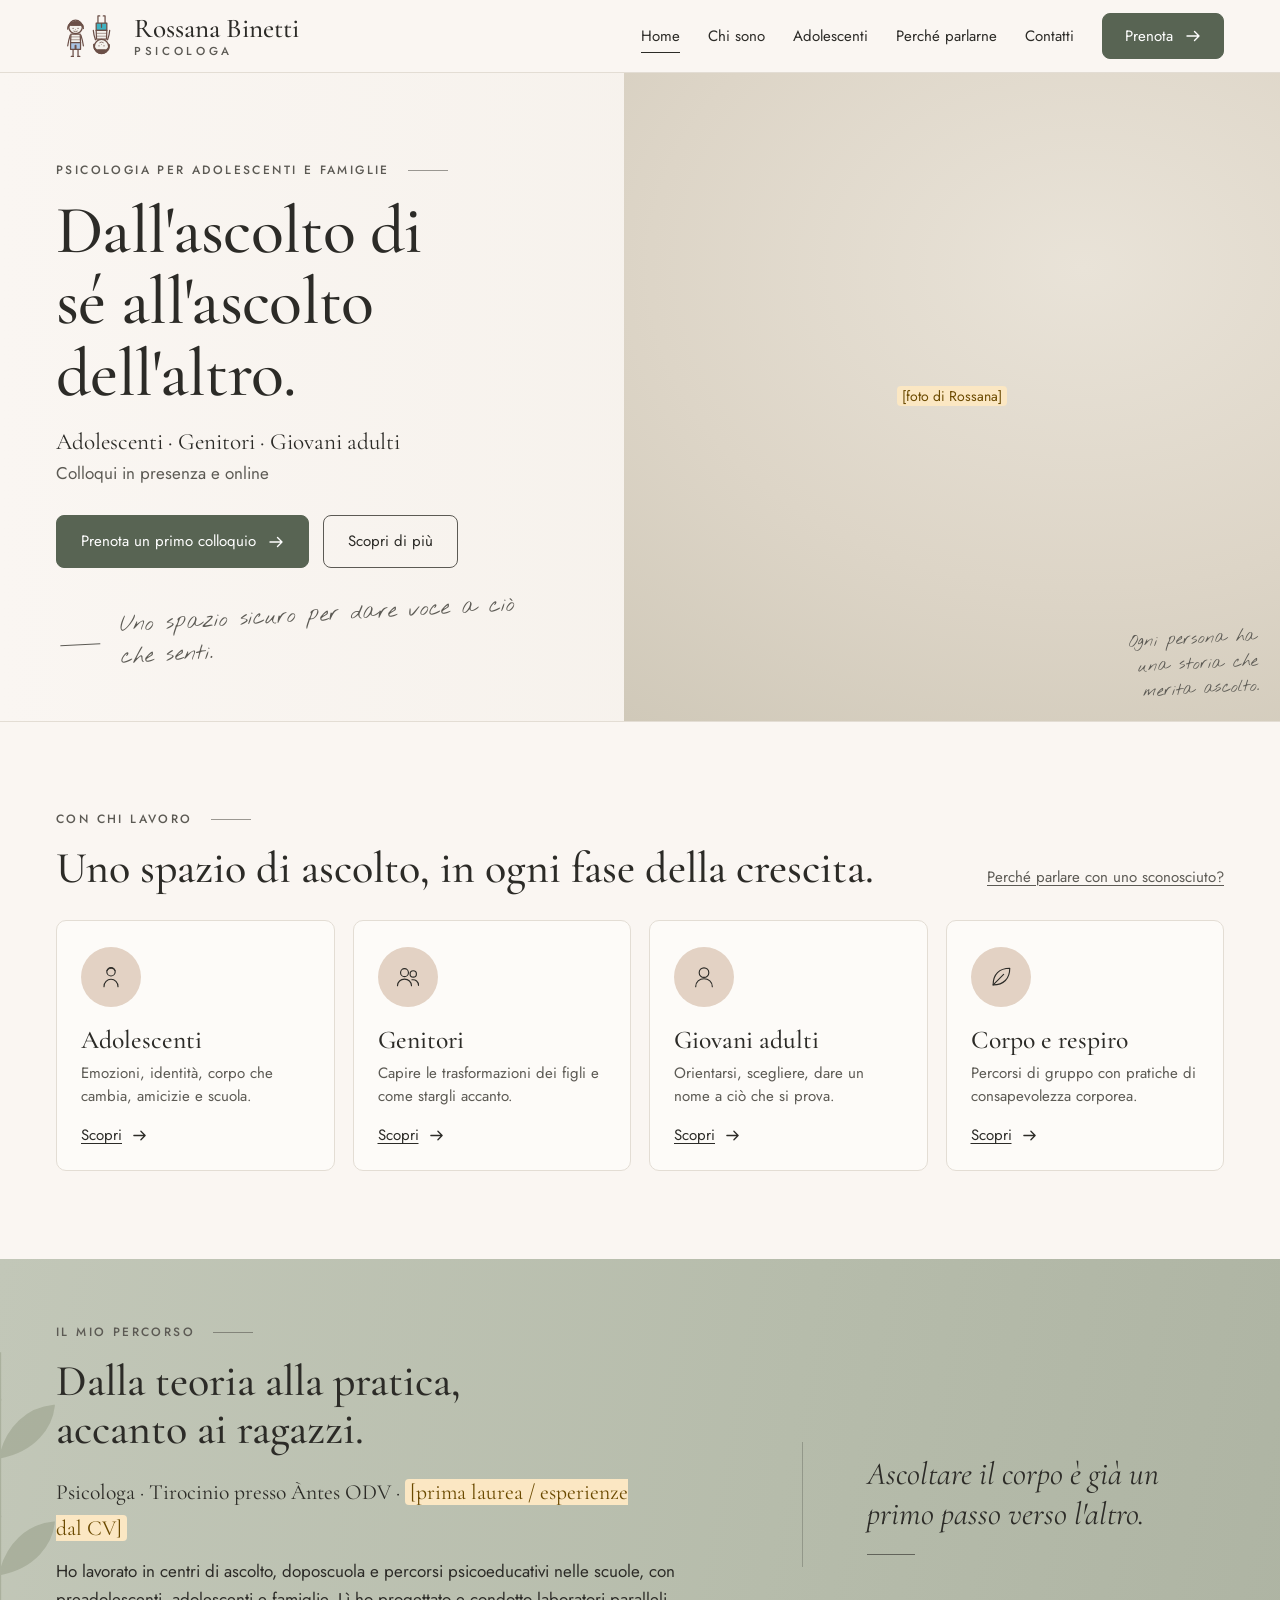
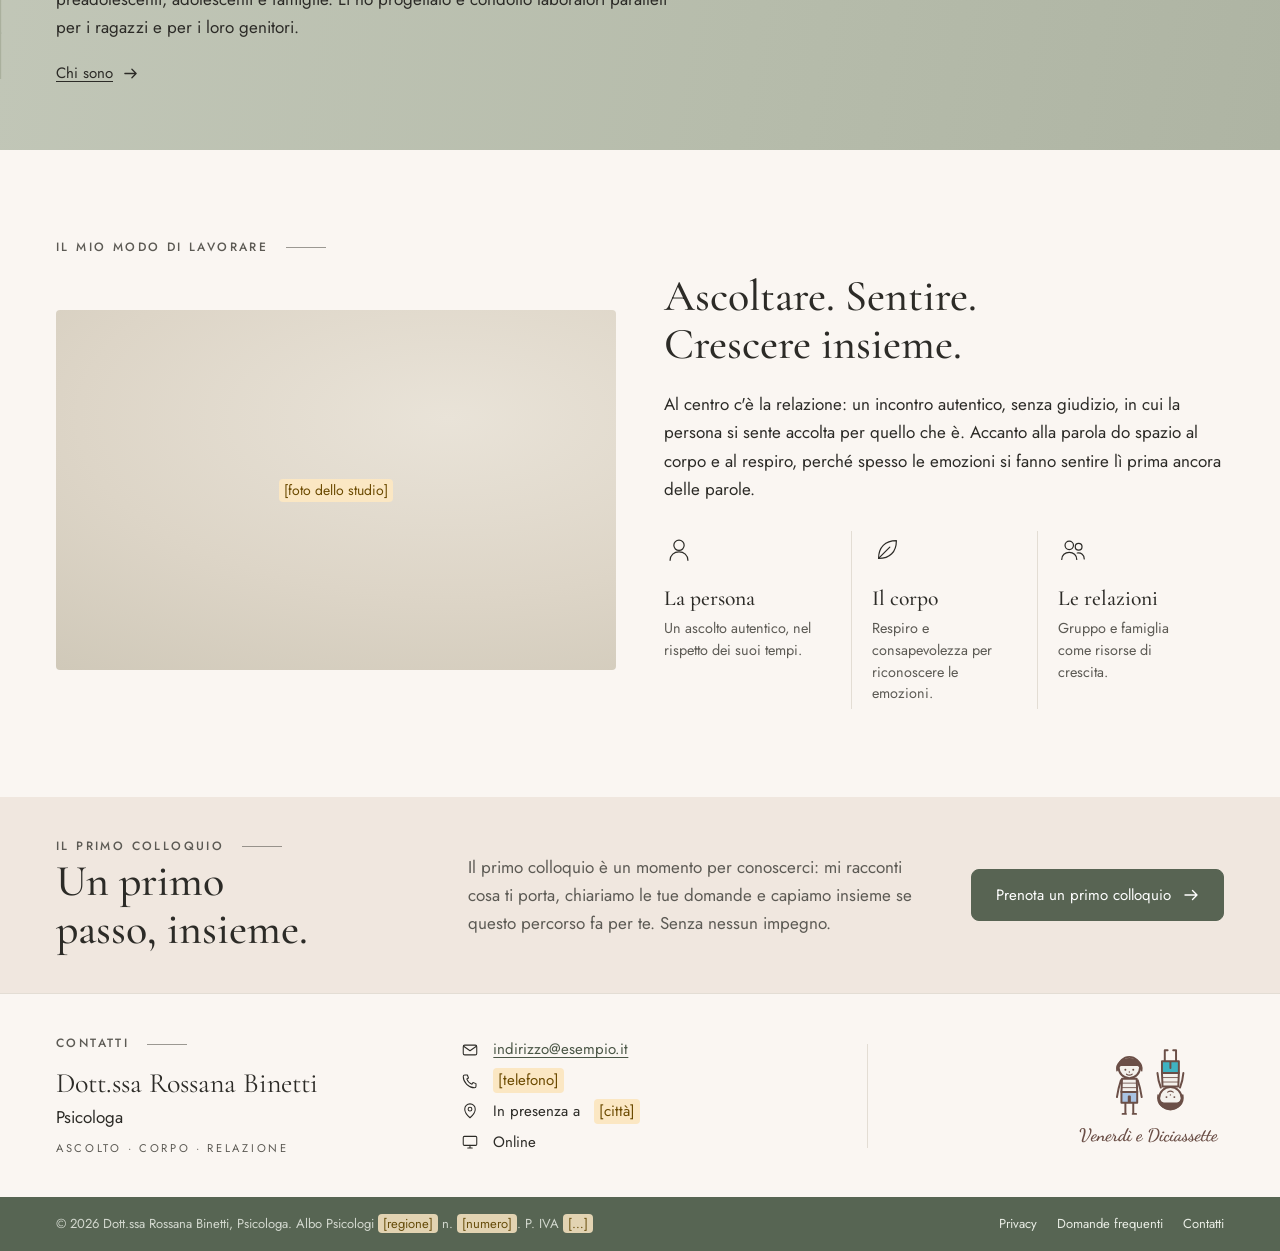
==== commit cbb1f50d: "Fasce colorate nelle pagine interne, menu a scomparsa su telefono, istruzioni - fascia salvia e fasc" ====
--- a/index.html
+++ b/index.html
@@ -22,7 +22,10 @@
       <img src="assets/logo-mark.svg" alt="" width="64" height="48">
       <span class="firma-nome">Rossana Binetti<small>Psicologa</small></span>
     </a>
-    <nav aria-label="Menu principale">
+    <button class="apri-menu" type="button" aria-expanded="false" aria-controls="menu-principale">
+      <span></span><span></span><span></span><span class="sr">Menu</span>
+    </button>
+    <nav aria-label="Menu principale" id="menu-principale">
       <ul class="menu">
         <li><a href="index.html" aria-current="page">Home</a></li>
         <li><a href="chi-sono.html">Chi sono</a></li>
@@ -167,5 +170,16 @@
   </div>
 </footer>
 
+<script>
+  (function () {
+    var b = document.querySelector('.apri-menu');
+    if (!b) return;
+    b.addEventListener('click', function () {
+      var aperto = b.getAttribute('aria-expanded') === 'true';
+      b.setAttribute('aria-expanded', String(!aperto));
+      document.querySelector('.top').classList.toggle('menu-aperto', !aperto);
+    });
+  })();
+</script>
 </body>
 </html>
--- a/assets/style.css
+++ b/assets/style.css
@@ -4,13 +4,13 @@
    ------------------------------------------------------------ */
 
 :root {
-  --avorio: #f8f5f0;        /* fondo */
+  --avorio: #faf6f2;        /* fondo */
   --carta: #fdfbf8;         /* schede */
-  --sabbia: #eee6dc;        /* fascia primo colloquio */
-  --cipria: #ead9cc;        /* cerchi delle icone */
-  --salvia-chiaro: #c5cebb; /* fascia esperienza */
-  --salvia: #66755f;        /* pulsanti */
-  --salvia-scuro: #4f5d4a;  /* barra finale, hover */
+  --sabbia: #f0e7df;        /* fascia primo colloquio */
+  --cipria: #e3d2c4;        /* cerchi delle icone */
+  --salvia-chiaro: #bac0b0; /* fascia esperienza */
+  --salvia: #586453;        /* pulsanti */
+  --salvia-scuro: #4a5646;  /* barra finale, hover */
   --inchiostro: #2c2b27;    /* testo */
   --inchiostro-2: #5c5a54;  /* testo secondario */
   --linea: #e3ddd4;         /* bordi */
@@ -307,7 +307,7 @@
 /* Fascia esperienza */
 .fascia-salvia {
   position: relative;
-  background: var(--salvia-chiaro);
+  background: linear-gradient(100deg, #c2c7b8 0%, #b6bcab 60%, #aeb4a3 100%);
   overflow: hidden;
 }
 .fascia-salvia .foglia {
@@ -316,8 +316,8 @@
   top: 50%;
   width: 140px;
   transform: translateY(-50%);
-  opacity: .35;
-  color: var(--salvia);
+  opacity: .45;
+  color: #8f977f;
 }
 .fascia-salvia .contenitore {
   display: grid;
@@ -387,7 +387,8 @@
 .fascia-sabbia h2 { margin: 0; }
 .fascia-sabbia p { margin: 0; color: var(--inchiostro-2); max-width: 58ch; }
 @media (min-width: 900px) {
-  .fascia-sabbia .contenitore { grid-template-columns: auto 1fr auto; }
+  .fascia-sabbia .contenitore { grid-template-columns: minmax(0, 1fr) minmax(0, 1.25fr) auto; }
+  .fascia-sabbia .azioni { margin-top: 0; flex-direction: column; align-items: stretch; }
 }
 
 /* ---------- Pagine interne ---------- */
@@ -544,7 +545,7 @@
 }
 
 .barra {
-  background: var(--salvia-scuro);
+  background: #576553;
   color: #e8ece4;
   font-size: .8125rem;
 }
@@ -572,3 +573,44 @@
   @view-transition { navigation: none; }
   .domanda::details-content, .domanda summary::after { transition: none; }
 }
+
+/* Le fasce interrompono il contenitore: niente vuoti */
+.contenitore:empty { display: none; }
+.fascia-salvia + .contenitore > .blocco:first-child,
+.fascia-sabbia + .contenitore > .blocco:first-child { border-top: 0; }
+main > .contenitore > .fascia-sabbia:last-child { margin-bottom: 0; }
+
+/* ---------- Menu su telefono ---------- */
+.sr { position: absolute; width: 1px; height: 1px; overflow: hidden; clip: rect(0 0 0 0); }
+.apri-menu { display: none; }
+
+@media (max-width: 900px) {
+  .apri-menu {
+    display: grid;
+    gap: 5px;
+    width: 44px;
+    height: 44px;
+    padding: 13px 11px;
+    background: transparent;
+    border: 1px solid var(--linea);
+    border-radius: 8px;
+    cursor: pointer;
+    color: var(--inchiostro);
+  }
+  .apri-menu span:not(.sr) {
+    display: block;
+    height: 1.5px;
+    background: currentColor;
+    transition: transform .35s var(--morbido), opacity .35s var(--morbido);
+  }
+  .menu-aperto .apri-menu span:nth-child(1) { transform: translateY(6.5px) rotate(45deg); }
+  .menu-aperto .apri-menu span:nth-child(2) { opacity: 0; }
+  .menu-aperto .apri-menu span:nth-child(3) { transform: translateY(-6.5px) rotate(-45deg); }
+
+  .top nav { flex-basis: 100%; display: grid; grid-template-rows: 0fr; transition: grid-template-rows .45s var(--morbido); }
+  .top.menu-aperto nav { grid-template-rows: 1fr; }
+  .top nav .menu { overflow: hidden; flex-direction: column; align-items: flex-start; gap: 4px; font-size: 1.05rem; }
+  .top.menu-aperto nav .menu { padding: 8px 0 16px; }
+  .top nav .menu a { display: inline-block; padding: 8px 0; }
+  .top nav .menu .azione { margin-top: 8px; padding: 12px 22px; }
+}
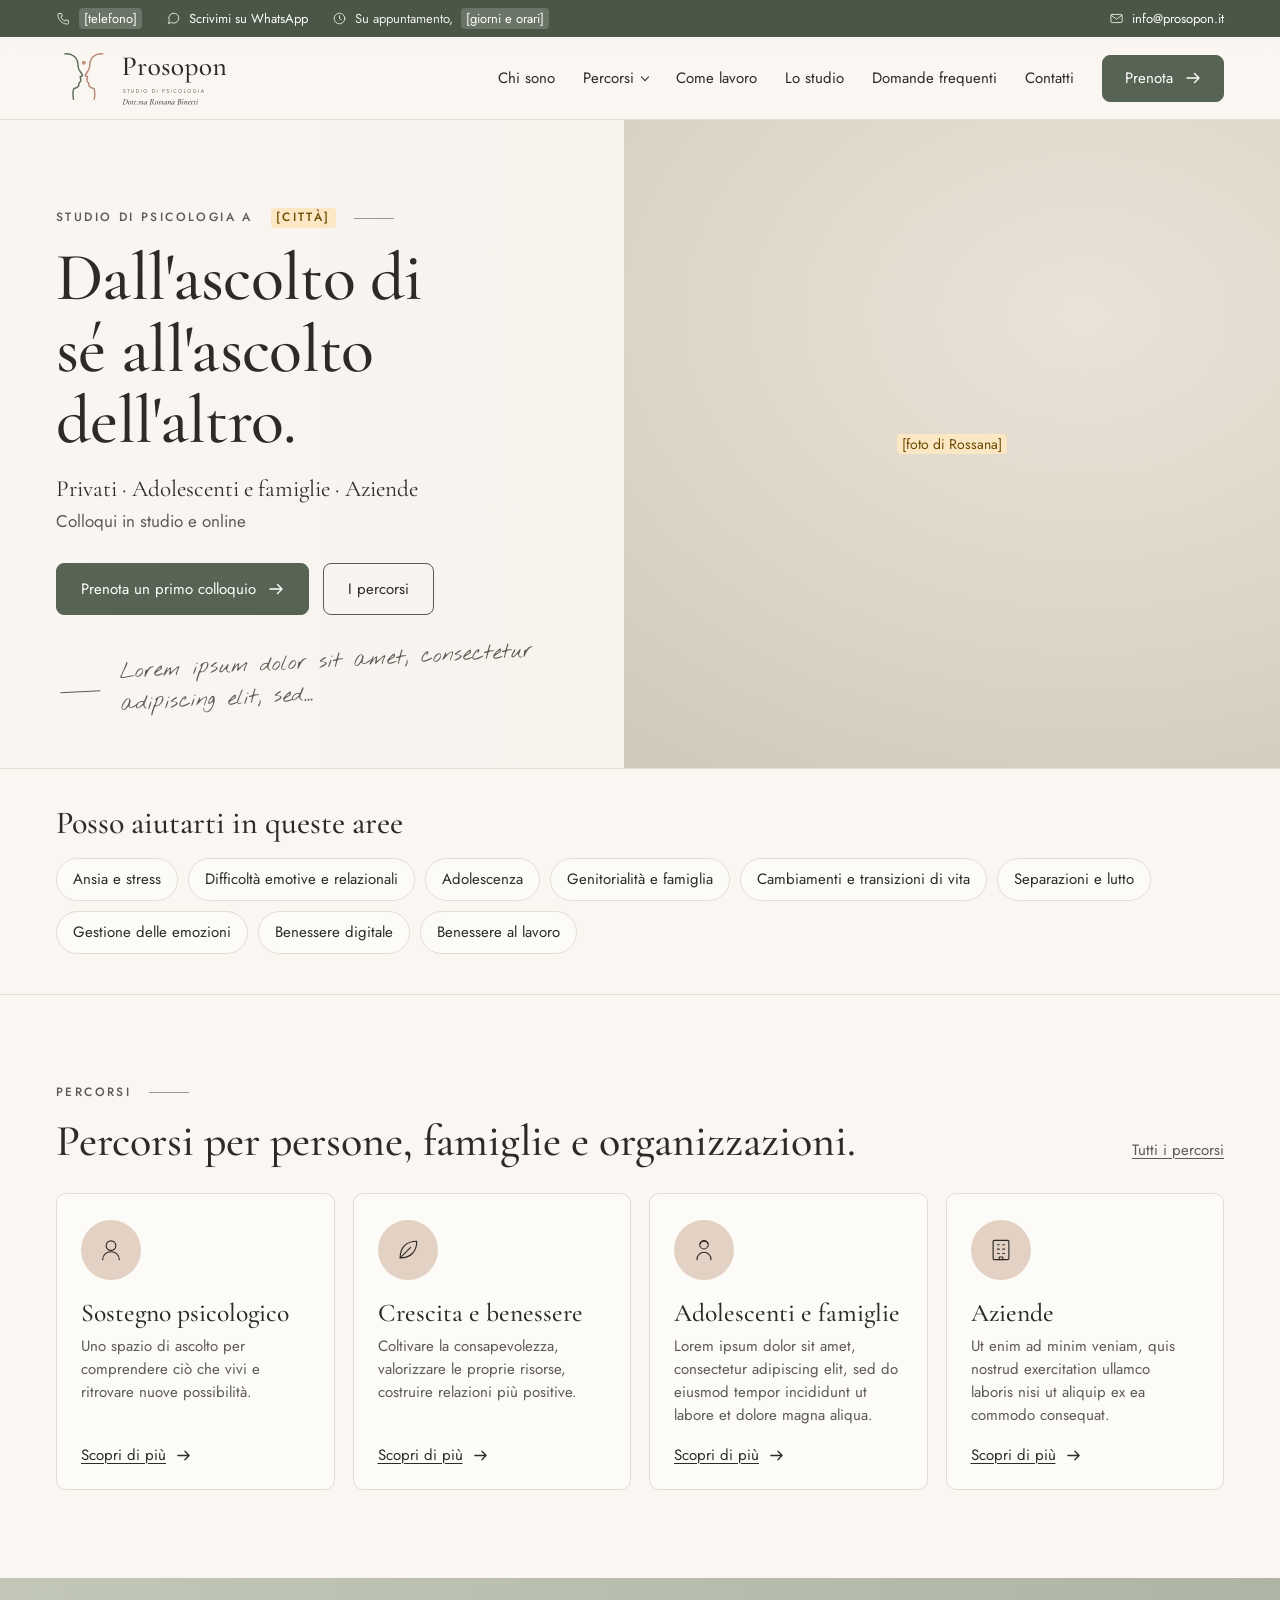
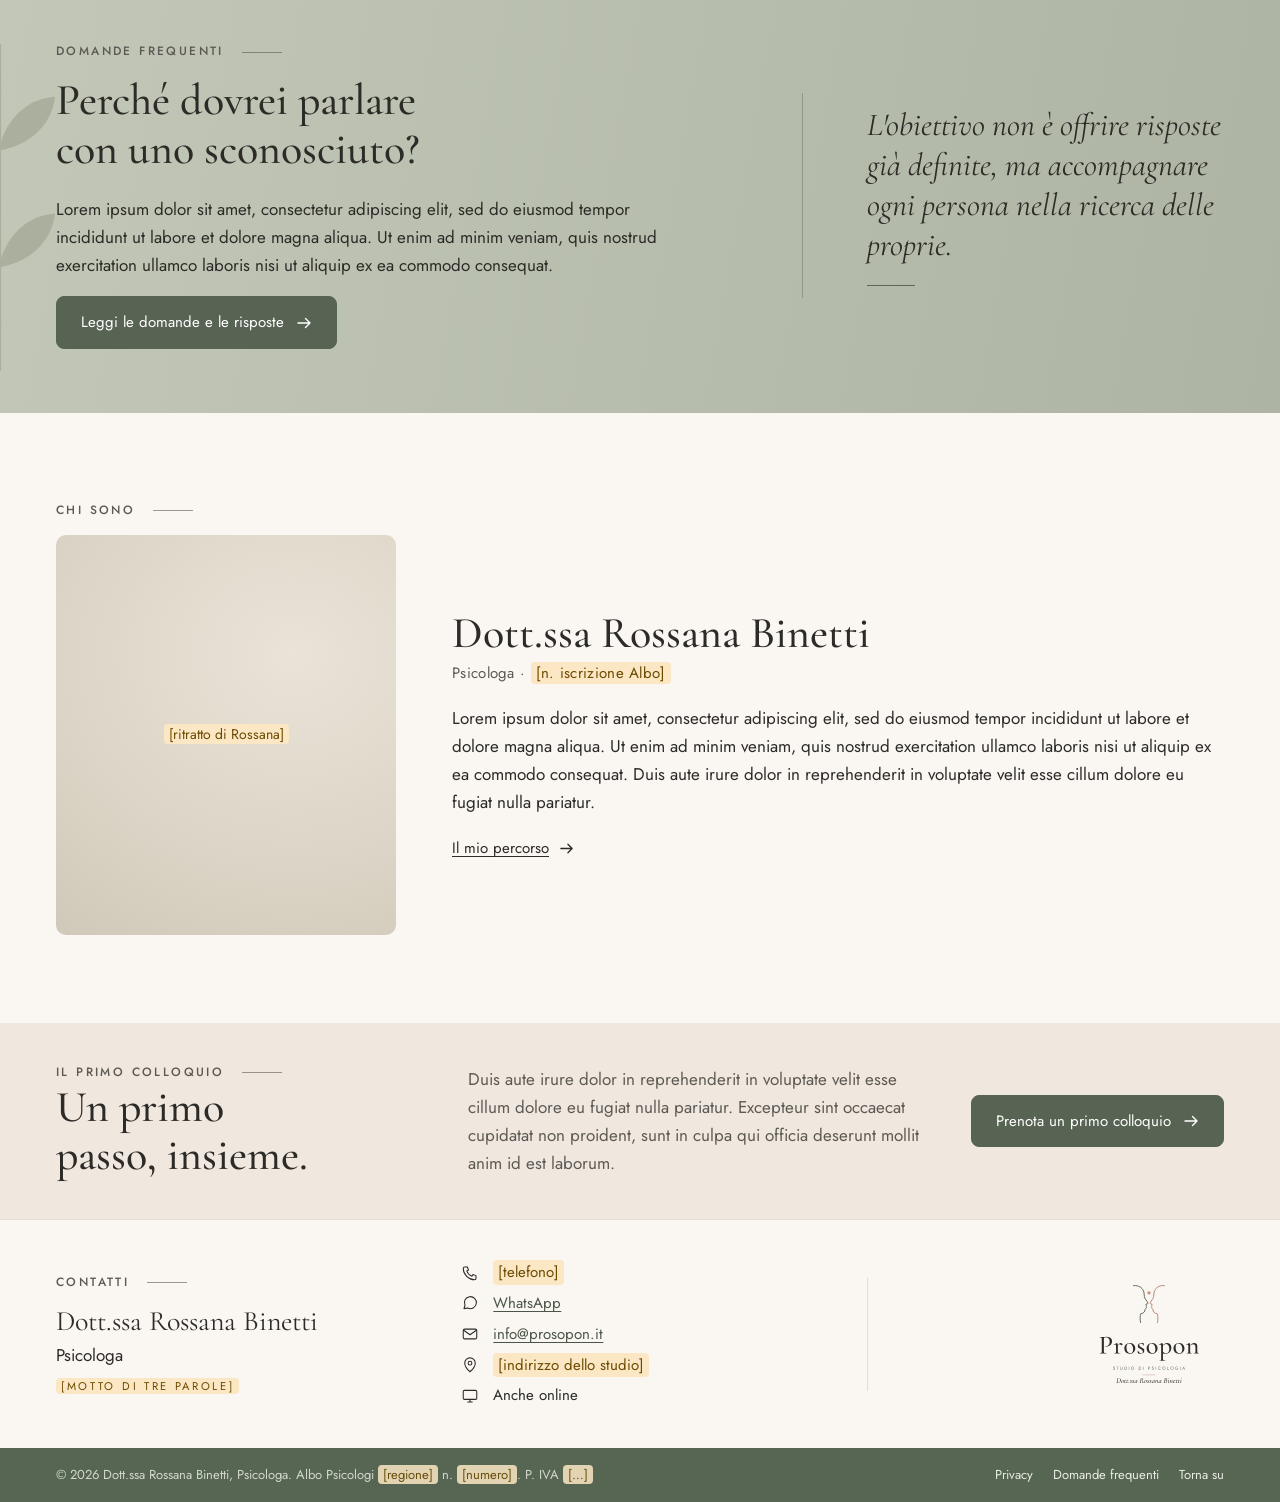
==== commit 49710aa6: "Nuova struttura sul modello Dedalo: percorsi, aziende, come lavoro, lo studio - barra superiore con " ====
--- a/index.html
+++ b/index.html
@@ -3,34 +3,53 @@
 <head>
   <meta charset="utf-8">
   <meta name="viewport" content="width=device-width, initial-scale=1">
-  <title>Venerdì e Diciassette – Dott.ssa Rossana Binetti, Psicologa</title>
-  <meta name="description" content="Rossana Binetti, psicologa. Uno spazio di ascolto per adolescenti, genitori e giovani adulti, che tiene insieme parola, corpo e respiro.">
-  <meta name="theme-color" content="#f8f5f0">
-  <link rel="icon" href="assets/logo-mark.svg" type="image/svg+xml">
+  <title>Prosopon – Studio di Psicologia, Dott.ssa Rossana Binetti</title>
+  <meta name="description" content="Studio di psicologia della Dott.ssa Rossana Binetti: sostegno psicologico, crescita e benessere, adolescenti e famiglie, aziende.">
+  <meta name="theme-color" content="#faf6f2">
+  <link rel="icon" href="assets/prosopon-marchio.svg" type="image/svg+xml">
   <link rel="preconnect" href="https://fonts.googleapis.com">
   <link rel="preconnect" href="https://fonts.gstatic.com" crossorigin>
   <link href="https://fonts.googleapis.com/css2?family=Cormorant+Garamond:ital,wght@0,500;0,600;1,500&family=Jost:wght@400;500&family=Nothing+You+Could+Do&display=swap" rel="stylesheet">
-  <link rel="stylesheet" href="assets/style.css">
+  <link rel="stylesheet" href="assets/style.css?v=0df77969">
 </head>
 <body>
 
 <a class="salta" href="#contenuto">Vai al contenuto</a>
+
+<div class="barra-alta">
+  <div class="contenitore">
+    <ul>
+      <li><svg viewBox="0 0 24 24" aria-hidden="true"><path d="M5 4h3.5l1.5 4-2.2 1.4a11 11 0 0 0 6.8 6.8L16 14l4 1.5V19a2 2 0 0 1-2 2C10.3 21 3 13.7 3 6a2 2 0 0 1 2-2Z"/></svg> <span class="da-completare">[telefono]</span></li>
+      <li><svg viewBox="0 0 24 24" aria-hidden="true"><path d="M4 19.5 5.3 15A8 8 0 1 1 9 18.7Z"/></svg> <a href="https://wa.me/390000000000?text=Buongiorno%20dottoressa%2C%20vorrei%20qualche%20informazione%20per%20fissare%20un%20primo%20colloquio.">Scrivimi su WhatsApp</a></li>
+      <li class="solo-largo"><svg viewBox="0 0 24 24" aria-hidden="true"><circle cx="12" cy="12" r="8.5"/><path d="M12 7.5V12l3 2"/></svg> Su appuntamento, <span class="da-completare">[giorni e orari]</span></li>
+    </ul>
+    <span class="solo-largo"><svg viewBox="0 0 24 24" aria-hidden="true"><rect x="3" y="5.5" width="18" height="13" rx="2"/><path d="m3.5 7 8.5 6 8.5-6"/></svg> <a href="mailto:info@prosopon.it">info@prosopon.it</a></span>
+  </div>
+</div>
 
 <header class="top">
   <div class="contenitore">
     <a class="firma" href="index.html">
-      <img src="assets/logo-mark.svg" alt="" width="64" height="48">
-      <span class="firma-nome">Rossana Binetti<small>Psicologa</small></span>
+      <img src="assets/prosopon-orizzontale.svg" alt="Prosopon – Studio di Psicologia, Dott.ssa Rossana Binetti" width="483" height="134">
     </a>
     <button class="apri-menu" type="button" aria-expanded="false" aria-controls="menu-principale">
       <span></span><span></span><span></span><span class="sr">Menu</span>
     </button>
     <nav aria-label="Menu principale" id="menu-principale">
       <ul class="menu">
-        <li><a href="index.html" aria-current="page">Home</a></li>
         <li><a href="chi-sono.html">Chi sono</a></li>
-        <li><a href="adolescenti.html">Adolescenti</a></li>
-        <li><a href="perche-parlarne.html">Perché parlarne</a></li>
+        <li class="con-sottomenu">
+          <a href="percorsi.html">Percorsi</a>
+          <ul class="sottomenu">
+            <li><a href="percorsi.html#sostegno">Sostegno psicologico</a></li>
+            <li><a href="percorsi.html#crescita">Crescita e benessere</a></li>
+            <li><a href="adolescenti.html">Adolescenti e famiglie</a></li>
+            <li><a href="aziende.html">Aziende</a></li>
+          </ul>
+        </li>
+        <li><a href="come-lavoro.html">Come lavoro</a></li>
+        <li><a href="studio.html">Lo studio</a></li>
+        <li><a href="perche-parlarne.html">Domande frequenti</a></li>
         <li><a href="contatti.html">Contatti</a></li>
         <li><a class="azione" href="prenota.html">Prenota <svg viewBox="0 0 16 16" fill="none" stroke="currentColor" stroke-width="1.4" stroke-linecap="round" stroke-linejoin="round" aria-hidden="true"><path d="M2 8h12M9.5 3.5 14 8l-4.5 4.5"/></svg></a></li>
       </ul>
@@ -41,53 +60,67 @@
 <main id="contenuto">
   <section class="eroe">
     <div class="eroe-testo">
-      <p class="etichetta">Psicologia per adolescenti e famiglie</p>
+      <p class="etichetta">Studio di psicologia a <span class="da-completare">[città]</span></p>
       <h1>Dall'ascolto di sé all'ascolto dell'altro.</h1>
-      <p class="per-chi">Adolescenti · Genitori · Giovani adulti</p>
-      <p class="modalita">Colloqui in presenza e online</p>
+      <p class="per-chi">Privati · Adolescenti e famiglie · Aziende</p>
+      <p class="modalita">Colloqui in studio e online</p>
       <div class="azioni">
         <a class="azione" href="prenota.html">Prenota un primo colloquio <svg viewBox="0 0 16 16" fill="none" stroke="currentColor" stroke-width="1.4" stroke-linecap="round" stroke-linejoin="round" aria-hidden="true"><path d="M2 8h12M9.5 3.5 14 8l-4.5 4.5"/></svg></a>
-        <a class="azione leggera" href="chi-sono.html">Scopri di più</a>
-      </div>
-      <p class="a-mano">Uno spazio sicuro per dare voce a ciò che senti.</p>
-    </div>
-    <div class="foto">
-      <span><span class="da-completare">[foto di Rossana]</span></span>
-      <span class="didascalia a-mano">Ogni persona ha una storia che merita ascolto.</span>
+        <a class="azione leggera" href="percorsi.html">I percorsi</a>
+      </div>
+      <p class="a-mano">Lorem ipsum dolor sit amet, consectetur adipiscing elit, sed…</p>
+    </div>
+    <div class="foto "><span><span class="da-completare">[foto di Rossana]</span></span></div>
+  </section>
+
+  <section class="aree">
+    <div class="contenitore">
+      <h2>Posso aiutarti in queste aree</h2>
+      <ul>
+        <li><a href="percorsi.html#sostegno">Ansia e stress</a></li>
+        <li><a href="percorsi.html#sostegno">Difficoltà emotive e relazionali</a></li>
+        <li><a href="adolescenti.html">Adolescenza</a></li>
+        <li><a href="percorsi.html#sostegno">Genitorialità e famiglia</a></li>
+        <li><a href="percorsi.html#sostegno">Cambiamenti e transizioni di vita</a></li>
+        <li><a href="percorsi.html#sostegno">Separazioni e lutto</a></li>
+        <li><a href="percorsi.html#crescita">Gestione delle emozioni</a></li>
+        <li><a href="percorsi.html#crescita">Benessere digitale</a></li>
+        <li><a href="aziende.html">Benessere al lavoro</a></li>
+      </ul>
     </div>
   </section>
 
   <section class="sezione">
     <div class="contenitore">
-      <p class="etichetta">Con chi lavoro</p>
+      <p class="etichetta">Percorsi</p>
       <div class="sezione-testa">
-        <h2>Uno spazio di ascolto, in ogni fase della crescita.</h2>
-        <a class="nota-destra" href="perche-parlarne.html">Perché parlare con uno sconosciuto?</a>
+        <h2>Percorsi per persone, famiglie e organizzazioni.</h2>
+        <a class="nota-destra" href="percorsi.html">Tutti i percorsi</a>
       </div>
       <ul class="servizi">
         <li>
+          <span class="icona"><svg viewBox="0 0 32 32" aria-hidden="true"><circle cx="16" cy="11" r="5.5"/><path d="M6.5 27c0-5.5 4.3-9 9.5-9s9.5 3.5 9.5 9"/></svg></span>
+          <h3>Sostegno psicologico</h3>
+          <p>Uno spazio di ascolto per comprendere ciò che vivi e ritrovare nuove possibilità.</p>
+          <a class="collegamento" href="percorsi.html#sostegno">Scopri di più <svg viewBox="0 0 16 16" fill="none" stroke="currentColor" stroke-width="1.4" stroke-linecap="round" stroke-linejoin="round" aria-hidden="true"><path d="M2 8h12M9.5 3.5 14 8l-4.5 4.5"/></svg></a>
+        </li>
+        <li>
+          <span class="icona"><svg viewBox="0 0 32 32" aria-hidden="true"><path d="M7 25C7 13 14 6 26 6c0 12-7 19-19 19Z"/><path d="M7 25 19 13"/></svg></span>
+          <h3>Crescita e benessere</h3>
+          <p>Coltivare la consapevolezza, valorizzare le proprie risorse, costruire relazioni più positive.</p>
+          <a class="collegamento" href="percorsi.html#crescita">Scopri di più <svg viewBox="0 0 16 16" fill="none" stroke="currentColor" stroke-width="1.4" stroke-linecap="round" stroke-linejoin="round" aria-hidden="true"><path d="M2 8h12M9.5 3.5 14 8l-4.5 4.5"/></svg></a>
+        </li>
+        <li>
           <span class="icona"><svg viewBox="0 0 32 32" aria-hidden="true"><circle cx="16" cy="10" r="4.8"/><path d="M8 27c0-5 3.6-8.4 8-8.4s8 3.4 8 8.4"/><path d="M11.5 8.5c1.5-3 7.5-3.5 9 0"/></svg></span>
-          <h3>Adolescenti</h3>
-          <p>Emozioni, identità, corpo che cambia, amicizie e scuola.</p>
-          <a class="collegamento" href="adolescenti.html">Scopri <svg viewBox="0 0 16 16" fill="none" stroke="currentColor" stroke-width="1.4" stroke-linecap="round" stroke-linejoin="round" aria-hidden="true"><path d="M2 8h12M9.5 3.5 14 8l-4.5 4.5"/></svg></a>
-        </li>
-        <li>
-          <span class="icona"><svg viewBox="0 0 32 32" aria-hidden="true"><circle cx="12" cy="11" r="4.5"/><path d="M4 26c0-4.6 3.6-7.5 8-7.5s8 2.9 8 7.5"/><circle cx="22" cy="12.5" r="3.6"/><path d="M20.5 19.2c4.2-.6 7.5 2 7.5 6.3"/></svg></span>
-          <h3>Genitori</h3>
-          <p>Capire le trasformazioni dei figli e come stargli accanto.</p>
-          <a class="collegamento" href="adolescenti.html#genitori">Scopri <svg viewBox="0 0 16 16" fill="none" stroke="currentColor" stroke-width="1.4" stroke-linecap="round" stroke-linejoin="round" aria-hidden="true"><path d="M2 8h12M9.5 3.5 14 8l-4.5 4.5"/></svg></a>
-        </li>
-        <li>
-          <span class="icona"><svg viewBox="0 0 32 32" aria-hidden="true"><circle cx="16" cy="11" r="5.5"/><path d="M6.5 27c0-5.5 4.3-9 9.5-9s9.5 3.5 9.5 9"/></svg></span>
-          <h3>Giovani adulti</h3>
-          <p>Orientarsi, scegliere, dare un nome a ciò che si prova.</p>
-          <a class="collegamento" href="chi-sono.html">Scopri <svg viewBox="0 0 16 16" fill="none" stroke="currentColor" stroke-width="1.4" stroke-linecap="round" stroke-linejoin="round" aria-hidden="true"><path d="M2 8h12M9.5 3.5 14 8l-4.5 4.5"/></svg></a>
-        </li>
-        <li>
-          <span class="icona"><svg viewBox="0 0 32 32" aria-hidden="true"><path d="M7 25C7 13 14 6 26 6c0 12-7 19-19 19Z"/><path d="M7 25 19 13"/></svg></span>
-          <h3>Corpo e respiro</h3>
-          <p>Percorsi di gruppo con pratiche di consapevolezza corporea.</p>
-          <a class="collegamento" href="adolescenti.html#gruppi">Scopri <svg viewBox="0 0 16 16" fill="none" stroke="currentColor" stroke-width="1.4" stroke-linecap="round" stroke-linejoin="round" aria-hidden="true"><path d="M2 8h12M9.5 3.5 14 8l-4.5 4.5"/></svg></a>
+          <h3>Adolescenti e famiglie</h3>
+          <p>Lorem ipsum dolor sit amet, consectetur adipiscing elit, sed do eiusmod tempor incididunt ut labore et dolore magna aliqua.</p>
+          <a class="collegamento" href="adolescenti.html">Scopri di più <svg viewBox="0 0 16 16" fill="none" stroke="currentColor" stroke-width="1.4" stroke-linecap="round" stroke-linejoin="round" aria-hidden="true"><path d="M2 8h12M9.5 3.5 14 8l-4.5 4.5"/></svg></a>
+        </li>
+        <li>
+          <span class="icona"><svg viewBox="0 0 32 32" aria-hidden="true"><rect x="7" y="5" width="18" height="22" rx="1.5"/><path d="M12 10h2M18 10h2M12 15h2M18 15h2M12 20h2M18 20h2M14 27v-3h4v3"/></svg></span>
+          <h3>Aziende</h3>
+          <p>Ut enim ad minim veniam, quis nostrud exercitation ullamco laboris nisi ut aliquip ex ea commodo consequat.</p>
+          <a class="collegamento" href="aziende.html">Scopri di più <svg viewBox="0 0 16 16" fill="none" stroke="currentColor" stroke-width="1.4" stroke-linecap="round" stroke-linejoin="round" aria-hidden="true"><path d="M2 8h12M9.5 3.5 14 8l-4.5 4.5"/></svg></a>
         </li>
       </ul>
     </div>
@@ -97,29 +130,25 @@
     <svg class="foglia" viewBox="0 0 120 300" fill="none" stroke="currentColor" stroke-width="2" aria-hidden="true"><path d="M60 300V20"/><path d="M60 60c-30-6-44-26-46-44 22 2 40 18 46 44Z" fill="currentColor"/><path d="M60 110c30-6 44-26 46-44-22 2-40 18-46 44Z" fill="currentColor"/><path d="M60 160c-30-6-44-26-46-44 22 2 40 18 46 44Z" fill="currentColor"/><path d="M60 210c30-6 44-26 46-44-22 2-40 18-46 44Z" fill="currentColor"/><path d="M60 260c-30-6-44-26-46-44 22 2 40 18 46 44Z" fill="currentColor"/></svg>
     <div class="contenitore">
       <div>
-        <p class="etichetta">Il mio percorso</p>
-        <h2>Dalla teoria alla pratica, accanto ai ragazzi.</h2>
-        <p class="titoli">Psicologa · Tirocinio presso Àntes ODV · <span class="da-completare">[prima laurea / esperienze dal CV]</span></p>
-        <p>Ho lavorato in centri di ascolto, doposcuola e percorsi psicoeducativi nelle scuole, con preadolescenti, adolescenti e famiglie. Lì ho progettato e condotto laboratori paralleli per i ragazzi e per i loro genitori.</p>
-        <a class="collegamento" href="chi-sono.html">Chi sono <svg viewBox="0 0 16 16" fill="none" stroke="currentColor" stroke-width="1.4" stroke-linecap="round" stroke-linejoin="round" aria-hidden="true"><path d="M2 8h12M9.5 3.5 14 8l-4.5 4.5"/></svg></a>
-      </div>
-      <blockquote>Ascoltare il corpo è già un primo passo verso l'altro.</blockquote>
+        <p class="etichetta">Domande frequenti</p>
+        <h2>Perché dovrei parlare con uno sconosciuto?</h2>
+        <p>Lorem ipsum dolor sit amet, consectetur adipiscing elit, sed do eiusmod tempor incididunt ut labore et dolore magna aliqua. Ut enim ad minim veniam, quis nostrud exercitation ullamco laboris nisi ut aliquip ex ea commodo consequat.</p>
+        <a class="azione" href="perche-parlarne.html">Leggi le domande e le risposte <svg viewBox="0 0 16 16" fill="none" stroke="currentColor" stroke-width="1.4" stroke-linecap="round" stroke-linejoin="round" aria-hidden="true"><path d="M2 8h12M9.5 3.5 14 8l-4.5 4.5"/></svg></a>
+      </div>
+      <blockquote>L'obiettivo non è offrire risposte già definite, ma accompagnare ogni persona nella ricerca delle proprie.</blockquote>
     </div>
   </section>
 
   <section class="sezione">
     <div class="contenitore">
-      <p class="etichetta">Il mio modo di lavorare</p>
-      <div class="affiancati">
-        <div class="foto"><span class="da-completare">[foto dello studio]</span></div>
+      <p class="etichetta">Chi sono</p>
+      <div class="professionista">
+        <div class="foto ritratto"><span><span class="da-completare">[ritratto di Rossana]</span></span></div>
         <div>
-          <h2>Ascoltare. Sentire. Crescere insieme.</h2>
-          <p>Al centro c'è la relazione: un incontro autentico, senza giudizio, in cui la persona si sente accolta per quello che è. Accanto alla parola do spazio al corpo e al respiro, perché spesso le emozioni si fanno sentire lì prima ancora delle parole.</p>
-          <ul class="pilastri">
-            <li><svg viewBox="0 0 32 32" aria-hidden="true"><circle cx="16" cy="11" r="5.5"/><path d="M6.5 27c0-5.5 4.3-9 9.5-9s9.5 3.5 9.5 9"/></svg><strong>La persona</strong><span>Un ascolto autentico, nel rispetto dei suoi tempi.</span></li>
-            <li><svg viewBox="0 0 32 32" aria-hidden="true"><path d="M7 25C7 13 14 6 26 6c0 12-7 19-19 19Z"/><path d="M7 25 19 13"/></svg><strong>Il corpo</strong><span>Respiro e consapevolezza per riconoscere le emozioni.</span></li>
-            <li><svg viewBox="0 0 32 32" aria-hidden="true"><circle cx="12" cy="11" r="4.5"/><path d="M4 26c0-4.6 3.6-7.5 8-7.5s8 2.9 8 7.5"/><circle cx="22" cy="12.5" r="3.6"/><path d="M20.5 19.2c4.2-.6 7.5 2 7.5 6.3"/></svg><strong>Le relazioni</strong><span>Gruppo e famiglia come risorse di crescita.</span></li>
-          </ul>
+          <h2>Dott.ssa Rossana Binetti</h2>
+          <p class="qualifica">Psicologa · <span class="da-completare">[n. iscrizione Albo]</span></p>
+          <p>Lorem ipsum dolor sit amet, consectetur adipiscing elit, sed do eiusmod tempor incididunt ut labore et dolore magna aliqua. Ut enim ad minim veniam, quis nostrud exercitation ullamco laboris nisi ut aliquip ex ea commodo consequat. Duis aute irure dolor in reprehenderit in voluptate velit esse cillum dolore eu fugiat nulla pariatur.</p>
+          <a class="collegamento" href="chi-sono.html">Il mio percorso <svg viewBox="0 0 16 16" fill="none" stroke="currentColor" stroke-width="1.4" stroke-linecap="round" stroke-linejoin="round" aria-hidden="true"><path d="M2 8h12M9.5 3.5 14 8l-4.5 4.5"/></svg></a>
         </div>
       </div>
     </div>
@@ -131,8 +160,8 @@
         <p class="etichetta">Il primo colloquio</p>
         <h2>Un primo passo, insieme.</h2>
       </div>
-      <p>Il primo colloquio è un momento per conoscerci: mi racconti cosa ti porta, chiariamo le tue domande e capiamo insieme se questo percorso fa per te. Senza nessun impegno.</p>
-      <a class="azione" href="prenota.html">Prenota un primo colloquio <svg viewBox="0 0 16 16" fill="none" stroke="currentColor" stroke-width="1.4" stroke-linecap="round" stroke-linejoin="round" aria-hidden="true"><path d="M2 8h12M9.5 3.5 14 8l-4.5 4.5"/></svg></a>
+      <p>Duis aute irure dolor in reprehenderit in voluptate velit esse cillum dolore eu fugiat nulla pariatur. Excepteur sint occaecat cupidatat non proident, sunt in culpa qui officia deserunt mollit anim id est laborum.</p>
+      <div class="azioni"><a class="azione" href="prenota.html">Prenota un primo colloquio <svg viewBox="0 0 16 16" fill="none" stroke="currentColor" stroke-width="1.4" stroke-linecap="round" stroke-linejoin="round" aria-hidden="true"><path d="M2 8h12M9.5 3.5 14 8l-4.5 4.5"/></svg></a></div>
     </div>
   </section>
 
@@ -145,16 +174,17 @@
         <p class="etichetta">Contatti</p>
         <p class="nome">Dott.ssa Rossana Binetti</p>
         <p class="ruolo">Psicologa</p>
-        <p class="motto">Ascolto · Corpo · Relazione</p>
+        <p class="motto"><span class="da-completare">[motto di tre parole]</span></p>
       </div>
       <ul>
-        <li><svg viewBox="0 0 24 24" aria-hidden="true"><rect x="3" y="5.5" width="18" height="13" rx="2"/><path d="m3.5 7 8.5 6 8.5-6"/></svg> <a href="mailto:indirizzo@esempio.it">indirizzo@esempio.it</a></li>
         <li><svg viewBox="0 0 24 24" aria-hidden="true"><path d="M5 4h3.5l1.5 4-2.2 1.4a11 11 0 0 0 6.8 6.8L16 14l4 1.5V19a2 2 0 0 1-2 2C10.3 21 3 13.7 3 6a2 2 0 0 1 2-2Z"/></svg> <span class="da-completare">[telefono]</span></li>
-        <li><svg viewBox="0 0 24 24" aria-hidden="true"><path d="M12 21s-7-6.2-7-11.5a7 7 0 0 1 14 0C19 14.8 12 21 12 21Z"/><circle cx="12" cy="9.5" r="2.5"/></svg> In presenza a <span class="da-completare">[città]</span></li>
-        <li><svg viewBox="0 0 24 24" aria-hidden="true"><rect x="3" y="4.5" width="18" height="12" rx="1.5"/><path d="M9 20h6M12 16.5V20"/></svg> Online</li>
+        <li><svg viewBox="0 0 24 24" aria-hidden="true"><path d="M4 19.5 5.3 15A8 8 0 1 1 9 18.7Z"/></svg> <a href="https://wa.me/390000000000?text=Buongiorno%20dottoressa%2C%20vorrei%20qualche%20informazione%20per%20fissare%20un%20primo%20colloquio.">WhatsApp</a></li>
+        <li><svg viewBox="0 0 24 24" aria-hidden="true"><rect x="3" y="5.5" width="18" height="13" rx="2"/><path d="m3.5 7 8.5 6 8.5-6"/></svg> <a href="mailto:info@prosopon.it">info@prosopon.it</a></li>
+        <li><svg viewBox="0 0 24 24" aria-hidden="true"><path d="M12 21s-7-6.2-7-11.5a7 7 0 0 1 14 0C19 14.8 12 21 12 21Z"/><circle cx="12" cy="9.5" r="2.5"/></svg> <span class="da-completare">[indirizzo dello studio]</span></li>
+        <li><svg viewBox="0 0 24 24" aria-hidden="true"><rect x="3" y="4.5" width="18" height="12" rx="1.5"/><path d="M9 20h6M12 16.5V20"/></svg> Anche online</li>
       </ul>
       <div class="logo-piede">
-        <img src="assets/logo.svg" alt="Venerdì e Diciassette" width="460" height="400">
+        <img src="assets/prosopon-logo.svg" alt="Prosopon – Studio di Psicologia, Dott.ssa Rossana Binetti" width="520" height="392">
       </div>
     </div>
   </section>
@@ -164,7 +194,7 @@
       <ul>
         <li><a href="privacy.html">Privacy</a></li>
         <li><a href="perche-parlarne.html">Domande frequenti</a></li>
-        <li><a href="contatti.html">Contatti</a></li>
+        <li><a href="#contenuto">Torna su</a></li>
       </ul>
     </div>
   </div>
--- a/assets/style.css
+++ b/assets/style.css
@@ -1,5 +1,5 @@
 /* ------------------------------------------------------------
-   Venerdì e Diciassette – Dott.ssa Rossana Binetti, Psicologa
+   Prosopon – Studio di Psicologia, Dott.ssa Rossana Binetti
    Stile: avorio caldo, verde salvia, rosa cipria, serif elegante
    ------------------------------------------------------------ */
 
@@ -128,7 +128,7 @@
   color: var(--inchiostro);
 }
 .firma:hover { color: var(--inchiostro); }
-.firma img { height: 48px; width: auto; }
+.firma img { height: 58px; width: auto; }
 .firma-nome {
   font-family: var(--serif);
   font-size: 1.7rem;
@@ -563,7 +563,7 @@
 .barra .albo { opacity: .85; }
 
 @media (max-width: 640px) {
-  .firma img { height: 40px; }
+  .firma img { height: 46px; }
   .firma-nome { font-size: 1.45rem; }
   .menu { gap: 2px 18px; }
 }
@@ -614,3 +614,112 @@
   .top nav .menu a { display: inline-block; padding: 8px 0; }
   .top nav .menu .azione { margin-top: 8px; padding: 12px 22px; }
 }
+
+/* =====================================================================
+   Struttura ispirata a Dedalo Psicologia (novembre 2026)
+   ===================================================================== */
+
+/* Barra superiore: telefono, WhatsApp, orari, email */
+.barra-alta { background: var(--salvia-scuro); color: #eef0ea; font-size: .8125rem; }
+.barra-alta .contenitore { display: flex; flex-wrap: wrap; justify-content: space-between; align-items: center; gap: 4px 24px; padding-top: 8px; padding-bottom: 8px; }
+.barra-alta ul { display: flex; flex-wrap: wrap; gap: 4px 24px; list-style: none; margin: 0; padding: 0; }
+.barra-alta li, .barra-alta > .contenitore > span { display: inline-flex; align-items: center; gap: 8px; }
+.barra-alta svg { width: 15px; height: 15px; fill: none; stroke: currentColor; stroke-width: 1.4; stroke-linecap: round; stroke-linejoin: round; }
+.barra-alta a { color: #fff; text-decoration: none; }
+.barra-alta a:hover { text-decoration: underline; }
+.barra-alta .da-completare { background: rgba(255,255,255,.18); color: #fff; }
+@media (max-width: 720px) { .solo-largo { display: none !important; } }
+
+/* Sottomenu Percorsi */
+.con-sottomenu { position: relative; }
+.con-sottomenu > a::after {
+  content: ""; display: inline-block; width: 6px; height: 6px; margin-left: 8px;
+  border-right: 1.2px solid currentColor; border-bottom: 1.2px solid currentColor;
+  transform: translateY(-3px) rotate(45deg);
+}
+.sottomenu { list-style: none; margin: 0; padding: 0; }
+@media (min-width: 901px) {
+  .sottomenu {
+    position: absolute; left: -18px; top: 100%; min-width: 250px; padding: 10px 0;
+    background: var(--carta); border: 1px solid var(--linea); border-radius: 10px;
+    box-shadow: 0 12px 28px rgba(44,43,39,.08);
+    opacity: 0; visibility: hidden; transform: translateY(6px);
+    transition: opacity .3s var(--morbido), transform .3s var(--morbido), visibility .3s;
+  }
+  .con-sottomenu:hover .sottomenu, .con-sottomenu:focus-within .sottomenu { opacity: 1; visibility: visible; transform: none; }
+  .sottomenu a { display: block; padding: 8px 18px; background-image: none !important; }
+  .sottomenu a:hover { background-color: var(--avorio); }
+}
+@media (max-width: 900px) {
+  .sottomenu { padding: 0 0 4px 16px; border-left: 1px solid var(--linea); margin: 2px 0 6px; }
+  .sottomenu a { font-size: .95rem; color: var(--inchiostro-2); }
+}
+
+/* "Posso aiutarti in queste aree" */
+.aree { border-bottom: 1px solid var(--linea); }
+.aree .contenitore { padding-top: 36px; padding-bottom: 40px; }
+.aree h2 { font-size: clamp(1.6rem, 2.6vw, 2rem); margin-bottom: 18px; }
+.aree ul { display: flex; flex-wrap: wrap; gap: 10px; list-style: none; margin: 0; padding: 0; }
+.aree a {
+  display: inline-block; padding: 8px 16px; border-radius: 999px;
+  background: var(--carta); border: 1px solid var(--linea);
+  color: var(--inchiostro); text-decoration: none; font-size: .9375rem;
+  transition: background-color .3s var(--morbido), border-color .3s var(--morbido);
+}
+.aree a:hover { background: var(--cipria); border-color: var(--cipria); }
+
+/* Scheda professionista */
+.professionista { display: grid; gap: 28px; align-items: center; }
+.professionista h2 { margin: 0 0 4px; }
+.professionista .qualifica { color: var(--inchiostro-2); font-size: .9375rem; letter-spacing: .02em; margin-bottom: 18px; }
+.foto.ritratto { min-height: 300px; border-radius: 10px; }
+@media (min-width: 900px) {
+  .professionista { grid-template-columns: 340px 1fr; gap: 56px; }
+  .professionista.grande { grid-template-columns: 400px 1fr; padding: 56px 0 24px; }
+  .foto.ritratto { min-height: 400px; }
+}
+.professionista.grande { padding-top: 40px; }
+
+/* Pagina percorsi: un blocco per servizio, dettaglio che si apre */
+.percorso { padding: clamp(40px, 6vw, 64px) 0; scroll-margin-top: 120px; }
+.percorso + .percorso { border-top: 1px solid var(--linea); }
+.percorso h2 { margin-bottom: 6px; }
+.percorso .sottotitolo { font-family: var(--serif); font-style: italic; font-size: 1.45rem; line-height: 1.35; color: var(--inchiostro-2); margin-bottom: 22px; max-width: 46ch; }
+.percorso .testo { max-width: 68ch; }
+.percorso .chiusa { font-family: var(--serif); font-style: italic; font-size: 1.3rem; line-height: 1.4; margin: 22px 0 0; padding-left: 20px; border-left: 1px solid var(--salvia); }
+
+.apri-chiudi { margin-top: 8px; }
+.apri-chiudi summary {
+  list-style: none; cursor: pointer; display: inline-flex; align-items: center; gap: 10px;
+  padding: 11px 22px; border: 1px solid var(--inchiostro-2); border-radius: 8px; font-size: .9375rem;
+  transition: background-color .3s var(--morbido), color .3s var(--morbido);
+}
+.apri-chiudi summary::-webkit-details-marker { display: none; }
+.apri-chiudi summary:hover { background: var(--inchiostro); color: #fff; }
+.apri-chiudi .chiudi, .apri-chiudi[open] .apri { display: none; }
+.apri-chiudi[open] .chiudi { display: inline; }
+.apri-chiudi .dettaglio { padding-top: 26px; }
+.apri-chiudi .dettaglio h3 { margin-top: 0; }
+.apri-chiudi::details-content {
+  block-size: 0; overflow: clip; opacity: 0;
+  transition: block-size .5s var(--morbido), opacity .5s var(--morbido), content-visibility .5s allow-discrete;
+}
+.apri-chiudi[open]::details-content { block-size: auto; opacity: 1; }
+
+.ambiti { list-style: none; margin: 0; padding: 0; display: grid; gap: 0; }
+.ambiti li { padding: 14px 0 14px 28px; border-bottom: 1px solid var(--linea); position: relative; }
+.ambiti li::before { content: ""; position: absolute; left: 4px; top: 24px; width: 8px; height: 8px; border-radius: 50%; background: var(--cipria); }
+.ambiti strong { display: block; font-family: var(--serif); font-weight: 500; font-size: 1.3rem; line-height: 1.25; }
+
+/* Come lavoro: frase in evidenza e foto a tutta larghezza */
+.in-evidenza { margin: 22px 0 0; max-width: 40ch; font-family: var(--serif); font-size: 1.6rem; line-height: 1.35; padding-left: 22px; border-left: 2px solid var(--salvia); }
+.in-evidenza strong { font-weight: 600; }
+.foto.larga { min-height: 320px; margin-top: 40px; border-radius: 10px; }
+
+/* Galleria dello studio */
+.galleria { display: grid; gap: 14px; grid-template-columns: repeat(auto-fill, minmax(260px, 1fr)); padding: 48px 0 8px; }
+.galleria .foto { min-height: 220px; border-radius: 8px; }
+
+@media (prefers-reduced-motion: reduce) {
+  .apri-chiudi::details-content, .sottomenu { transition: none; }
+}
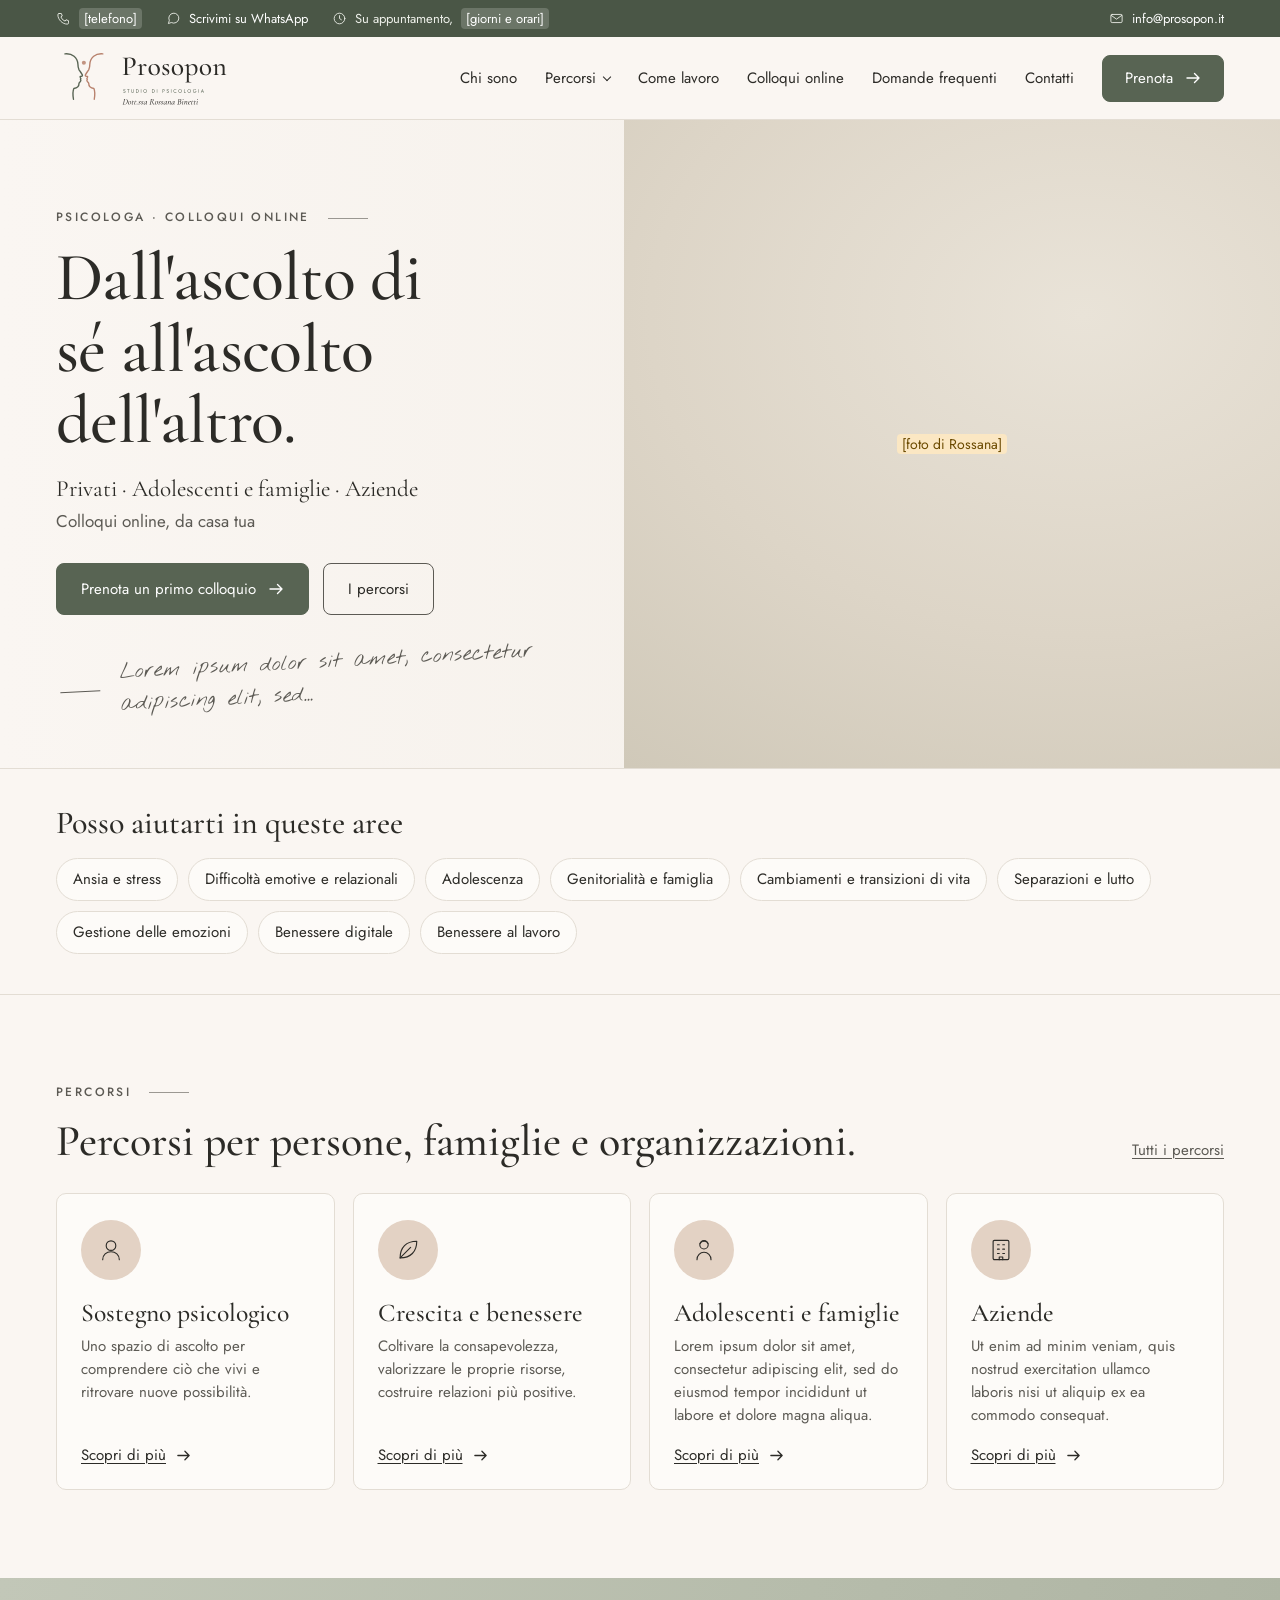
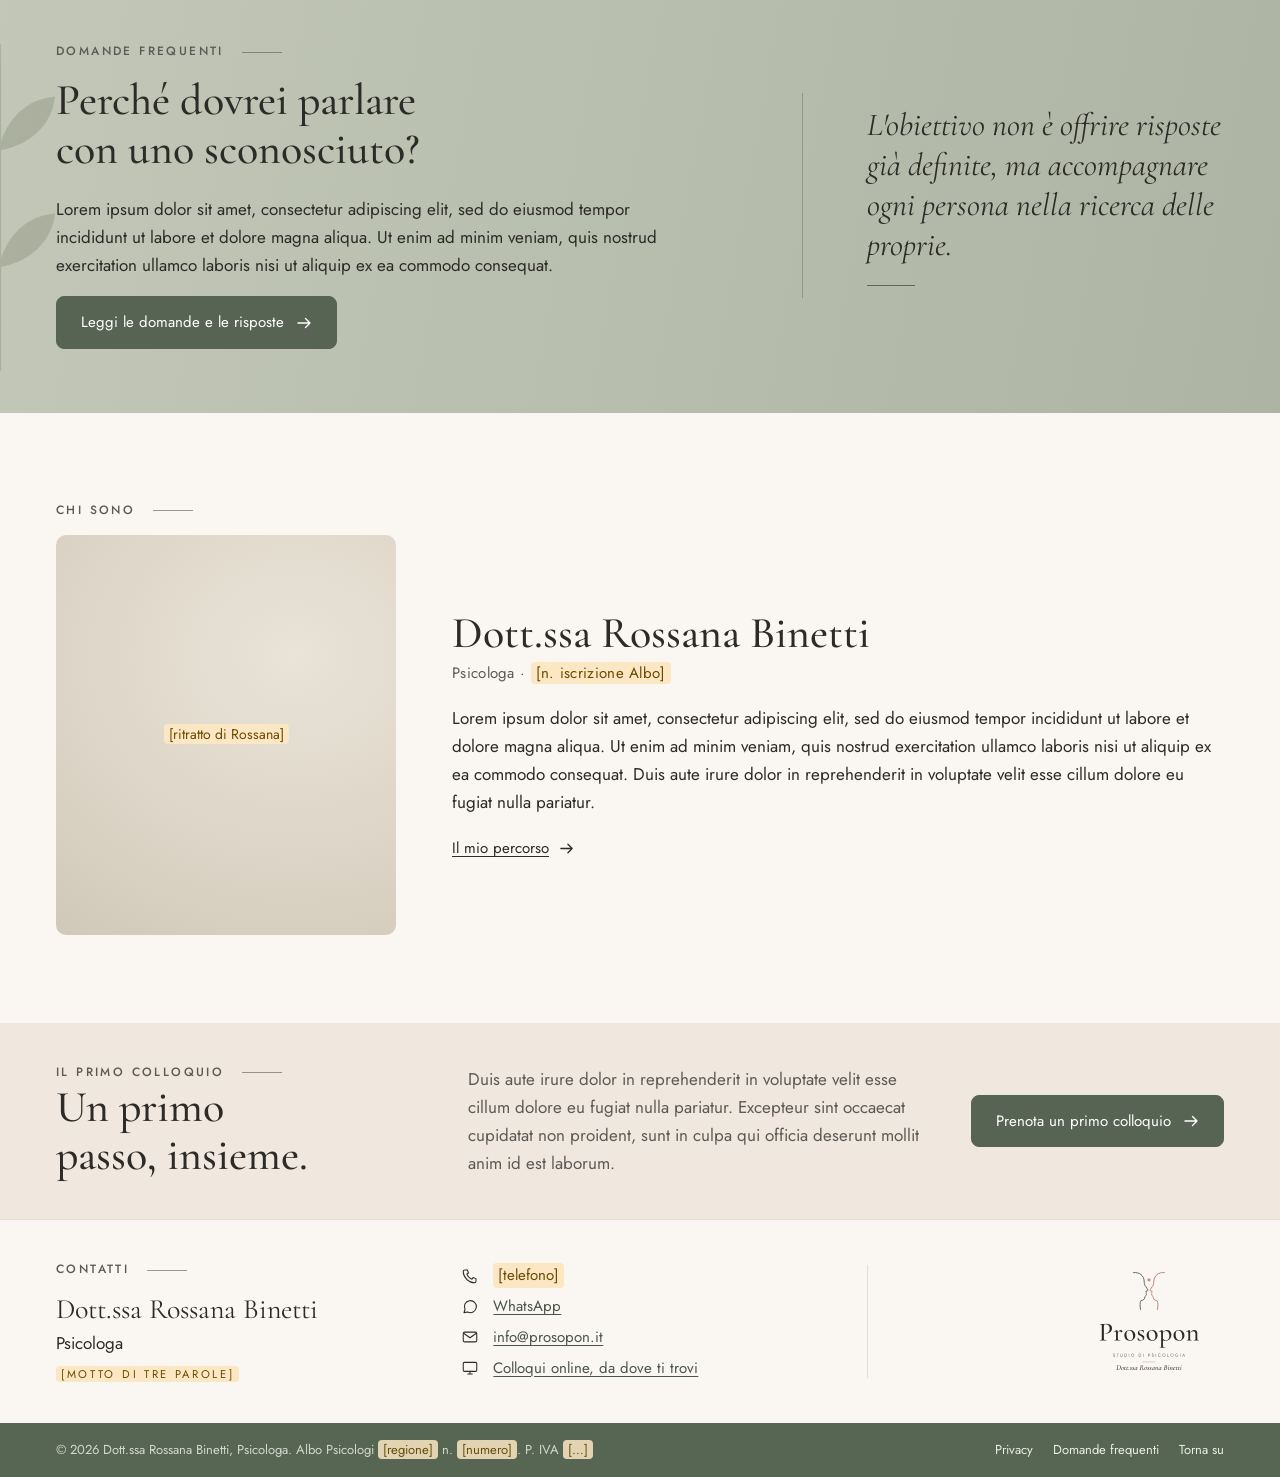
==== commit a4dcd55b: "Attività solo online: pagina Colloqui online al posto di Lo studio Tolti indirizzo e mappa; testo su" ====
--- a/index.html
+++ b/index.html
@@ -48,7 +48,7 @@
           </ul>
         </li>
         <li><a href="come-lavoro.html">Come lavoro</a></li>
-        <li><a href="studio.html">Lo studio</a></li>
+        <li><a href="online.html">Colloqui online</a></li>
         <li><a href="perche-parlarne.html">Domande frequenti</a></li>
         <li><a href="contatti.html">Contatti</a></li>
         <li><a class="azione" href="prenota.html">Prenota <svg viewBox="0 0 16 16" fill="none" stroke="currentColor" stroke-width="1.4" stroke-linecap="round" stroke-linejoin="round" aria-hidden="true"><path d="M2 8h12M9.5 3.5 14 8l-4.5 4.5"/></svg></a></li>
@@ -60,10 +60,10 @@
 <main id="contenuto">
   <section class="eroe">
     <div class="eroe-testo">
-      <p class="etichetta">Studio di psicologia a <span class="da-completare">[città]</span></p>
+      <p class="etichetta">Psicologa · colloqui online</p>
       <h1>Dall'ascolto di sé all'ascolto dell'altro.</h1>
       <p class="per-chi">Privati · Adolescenti e famiglie · Aziende</p>
-      <p class="modalita">Colloqui in studio e online</p>
+      <p class="modalita">Colloqui online, da casa tua</p>
       <div class="azioni">
         <a class="azione" href="prenota.html">Prenota un primo colloquio <svg viewBox="0 0 16 16" fill="none" stroke="currentColor" stroke-width="1.4" stroke-linecap="round" stroke-linejoin="round" aria-hidden="true"><path d="M2 8h12M9.5 3.5 14 8l-4.5 4.5"/></svg></a>
         <a class="azione leggera" href="percorsi.html">I percorsi</a>
@@ -180,8 +180,7 @@
         <li><svg viewBox="0 0 24 24" aria-hidden="true"><path d="M5 4h3.5l1.5 4-2.2 1.4a11 11 0 0 0 6.8 6.8L16 14l4 1.5V19a2 2 0 0 1-2 2C10.3 21 3 13.7 3 6a2 2 0 0 1 2-2Z"/></svg> <span class="da-completare">[telefono]</span></li>
         <li><svg viewBox="0 0 24 24" aria-hidden="true"><path d="M4 19.5 5.3 15A8 8 0 1 1 9 18.7Z"/></svg> <a href="https://wa.me/390000000000?text=Buongiorno%20dottoressa%2C%20vorrei%20qualche%20informazione%20per%20fissare%20un%20primo%20colloquio.">WhatsApp</a></li>
         <li><svg viewBox="0 0 24 24" aria-hidden="true"><rect x="3" y="5.5" width="18" height="13" rx="2"/><path d="m3.5 7 8.5 6 8.5-6"/></svg> <a href="mailto:info@prosopon.it">info@prosopon.it</a></li>
-        <li><svg viewBox="0 0 24 24" aria-hidden="true"><path d="M12 21s-7-6.2-7-11.5a7 7 0 0 1 14 0C19 14.8 12 21 12 21Z"/><circle cx="12" cy="9.5" r="2.5"/></svg> <span class="da-completare">[indirizzo dello studio]</span></li>
-        <li><svg viewBox="0 0 24 24" aria-hidden="true"><rect x="3" y="4.5" width="18" height="12" rx="1.5"/><path d="M9 20h6M12 16.5V20"/></svg> Anche online</li>
+        <li><svg viewBox="0 0 24 24" aria-hidden="true"><rect x="3" y="4.5" width="18" height="12" rx="1.5"/><path d="M9 20h6M12 16.5V20"/></svg> <a href="online.html">Colloqui online, da dove ti trovi</a></li>
       </ul>
       <div class="logo-piede">
         <img src="assets/prosopon-logo.svg" alt="Prosopon – Studio di Psicologia, Dott.ssa Rossana Binetti" width="520" height="392">
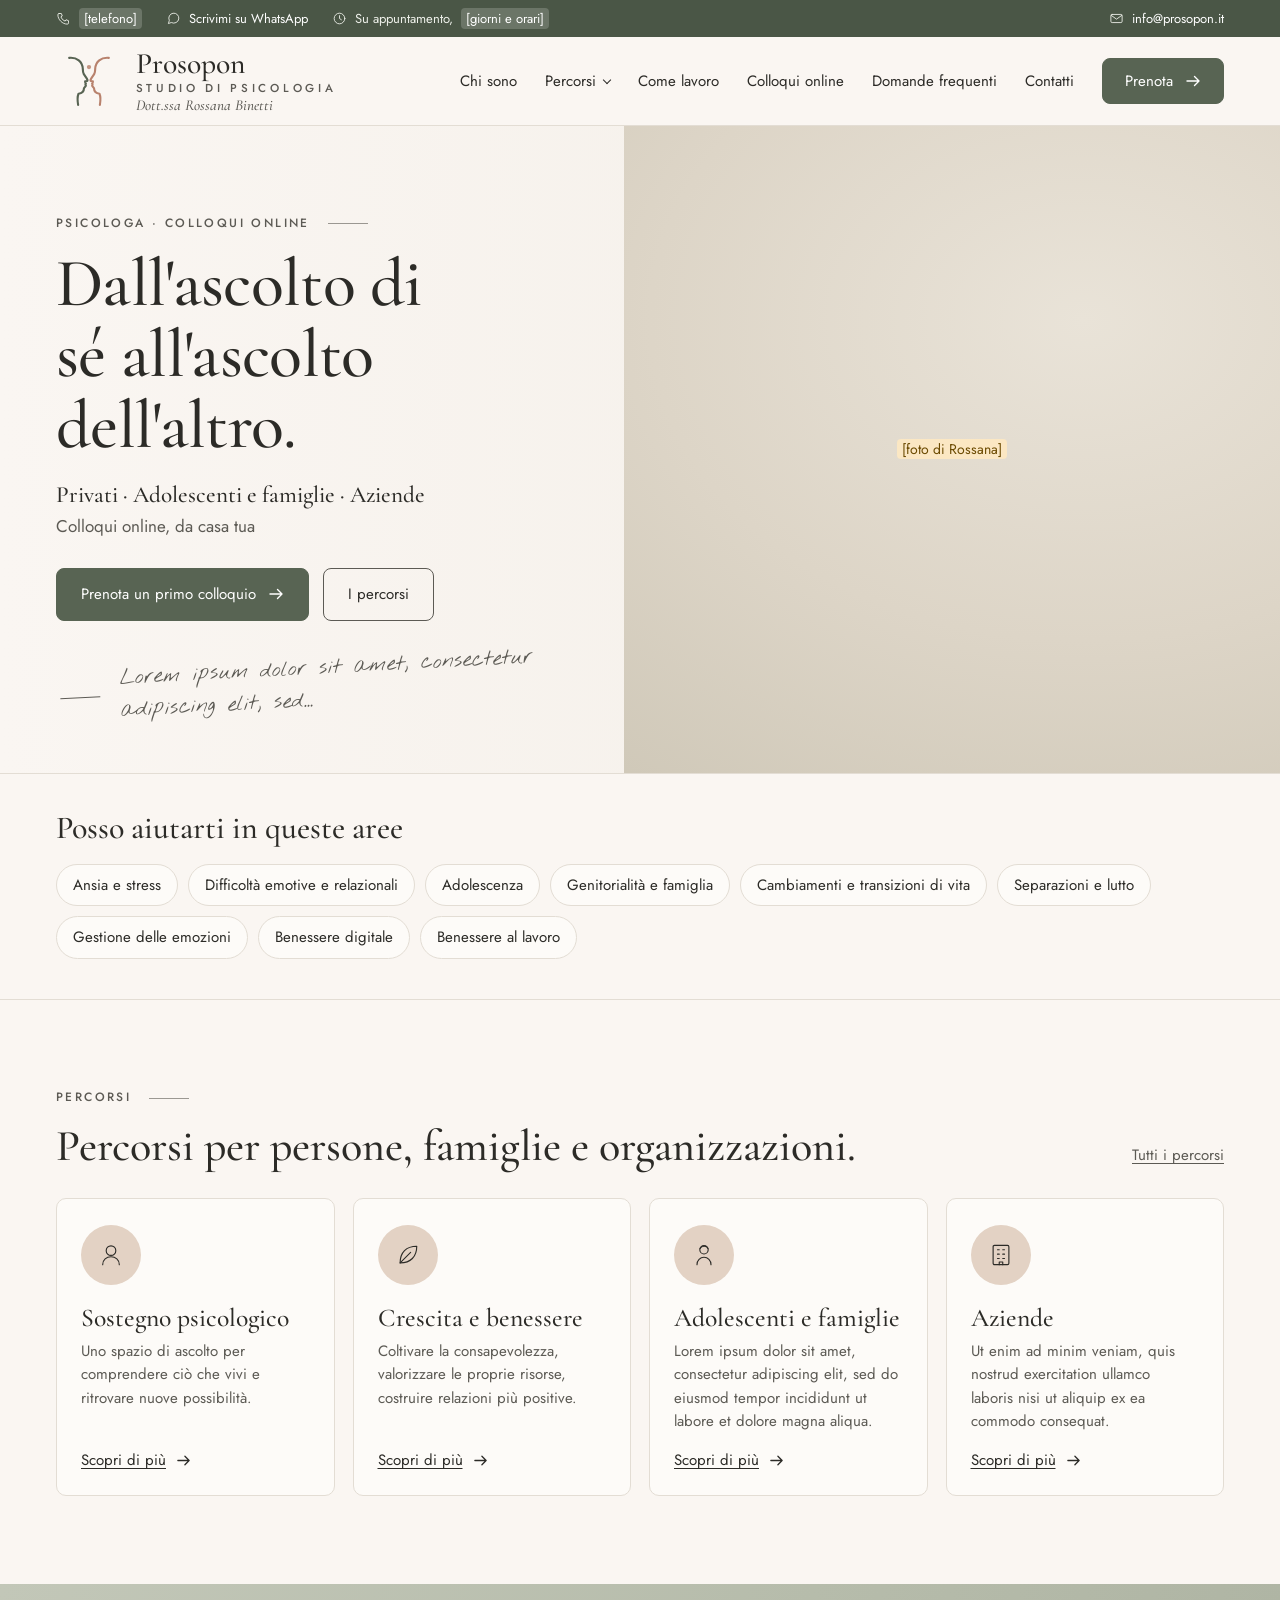
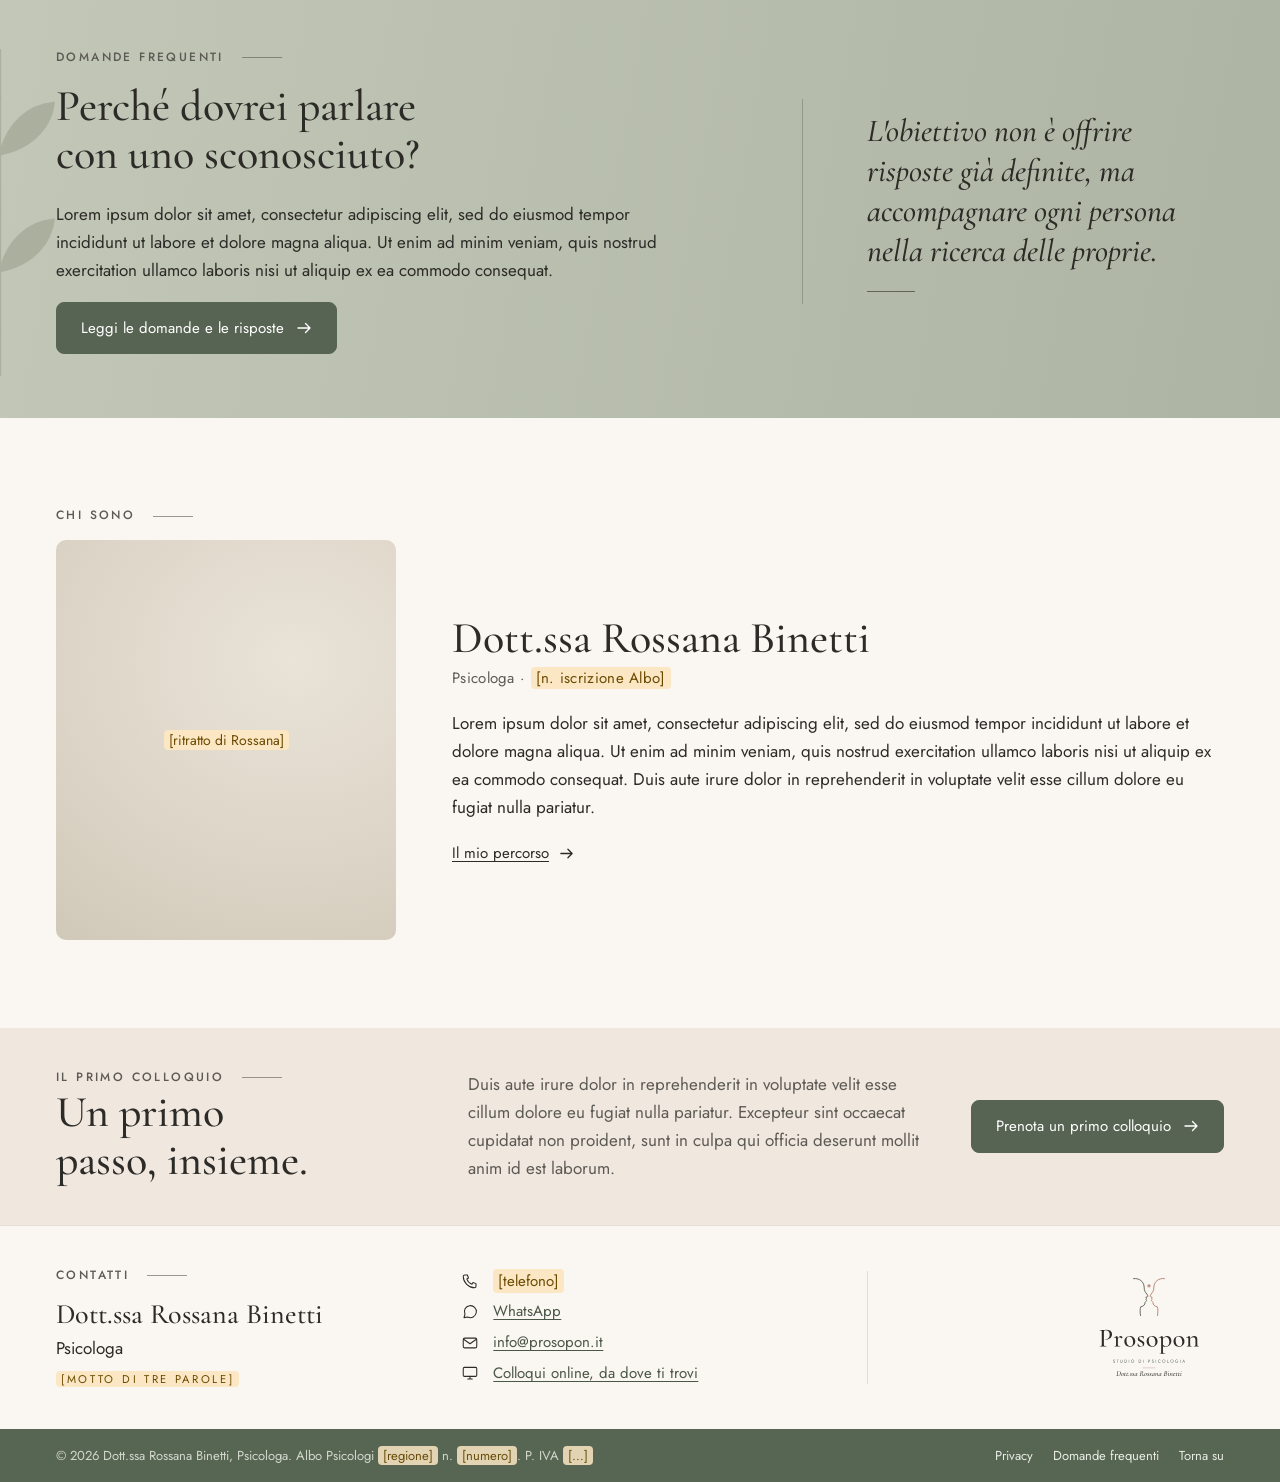
==== commit 0dbd5d62: "Menu allineato a tutte le larghezze, intestazione leggibile, informativa privacy - menu a scomparsa " ====
--- a/index.html
+++ b/index.html
@@ -7,10 +7,7 @@
   <meta name="description" content="Studio di psicologia della Dott.ssa Rossana Binetti: sostegno psicologico, crescita e benessere, adolescenti e famiglie, aziende.">
   <meta name="theme-color" content="#faf6f2">
   <link rel="icon" href="assets/prosopon-marchio.svg" type="image/svg+xml">
-  <link rel="preconnect" href="https://fonts.googleapis.com">
-  <link rel="preconnect" href="https://fonts.gstatic.com" crossorigin>
-  <link href="https://fonts.googleapis.com/css2?family=Cormorant+Garamond:ital,wght@0,500;0,600;1,500&family=Jost:wght@400;500&family=Nothing+You+Could+Do&display=swap" rel="stylesheet">
-  <link rel="stylesheet" href="assets/style.css?v=0df77969">
+  <link rel="stylesheet" href="assets/style.css?v=dad93ff1">
 </head>
 <body>
 
@@ -30,7 +27,8 @@
 <header class="top">
   <div class="contenitore">
     <a class="firma" href="index.html">
-      <img src="assets/prosopon-orizzontale.svg" alt="Prosopon – Studio di Psicologia, Dott.ssa Rossana Binetti" width="483" height="134">
+      <img src="assets/prosopon-marchio.svg" alt="" width="66" height="54">
+      <span class="firma-nome">Prosopon<small>Studio di psicologia</small><em>Dott.ssa Rossana Binetti</em></span>
     </a>
     <button class="apri-menu" type="button" aria-expanded="false" aria-controls="menu-principale">
       <span></span><span></span><span></span><span class="sr">Menu</span>
--- a/assets/style.css
+++ b/assets/style.css
@@ -2,6 +2,14 @@
    Prosopon – Studio di Psicologia, Dott.ssa Rossana Binetti
    Stile: avorio caldo, verde salvia, rosa cipria, serif elegante
    ------------------------------------------------------------ */
+
+/* Caratteri ospitati sul sito (licenza SIL Open Font License): nessuna richiesta a Google */
+@font-face { font-family: "Jost"; font-weight: 400; font-style: normal; font-display: swap; src: url("fonts/jost-latin-400-normal.woff2") format("woff2"); }
+@font-face { font-family: "Jost"; font-weight: 500; font-style: normal; font-display: swap; src: url("fonts/jost-latin-500-normal.woff2") format("woff2"); }
+@font-face { font-family: "Cormorant Garamond"; font-weight: 500; font-style: normal; font-display: swap; src: url("fonts/cormorant-garamond-latin-500-normal.woff2") format("woff2"); }
+@font-face { font-family: "Cormorant Garamond"; font-weight: 600; font-style: normal; font-display: swap; src: url("fonts/cormorant-garamond-latin-600-normal.woff2") format("woff2"); }
+@font-face { font-family: "Cormorant Garamond"; font-weight: 500; font-style: italic; font-display: swap; src: url("fonts/cormorant-garamond-latin-500-italic.woff2") format("woff2"); }
+@font-face { font-family: "Nothing You Could Do"; font-weight: 400; font-style: normal; font-display: swap; src: url("fonts/nothing-you-could-do-latin-400-normal.woff2") format("woff2"); }
 
 :root {
   --avorio: #faf6f2;        /* fondo */
@@ -128,12 +136,19 @@
   color: var(--inchiostro);
 }
 .firma:hover { color: var(--inchiostro); }
-.firma img { height: 58px; width: auto; }
+.firma img { height: 54px; width: auto; }
 .firma-nome {
   font-family: var(--serif);
-  font-size: 1.7rem;
+  font-size: 1.85rem;
   line-height: 1;
   font-weight: 500;
+}
+.firma-nome em {
+  display: block;
+  margin-top: 3px;
+  font-family: var(--serif);
+  font-size: .95rem;
+  color: var(--inchiostro-2);
 }
 .firma-nome small {
   display: block;
@@ -563,7 +578,7 @@
 .barra .albo { opacity: .85; }
 
 @media (max-width: 640px) {
-  .firma img { height: 46px; }
+  .firma img { height: 44px; }
   .firma-nome { font-size: 1.45rem; }
   .menu { gap: 2px 18px; }
 }
@@ -584,7 +599,7 @@
 .sr { position: absolute; width: 1px; height: 1px; overflow: hidden; clip: rect(0 0 0 0); }
 .apri-menu { display: none; }
 
-@media (max-width: 900px) {
+@media (max-width: 1200px) {
   .apri-menu {
     display: grid;
     gap: 5px;
@@ -638,7 +653,7 @@
   transform: translateY(-3px) rotate(45deg);
 }
 .sottomenu { list-style: none; margin: 0; padding: 0; }
-@media (min-width: 901px) {
+@media (min-width: 1201px) {
   .sottomenu {
     position: absolute; left: -18px; top: 100%; min-width: 250px; padding: 10px 0;
     background: var(--carta); border: 1px solid var(--linea); border-radius: 10px;
@@ -650,7 +665,7 @@
   .sottomenu a { display: block; padding: 8px 18px; background-image: none !important; }
   .sottomenu a:hover { background-color: var(--avorio); }
 }
-@media (max-width: 900px) {
+@media (max-width: 1200px) {
   .sottomenu { padding: 0 0 4px 16px; border-left: 1px solid var(--linea); margin: 2px 0 6px; }
   .sottomenu a { font-size: .95rem; color: var(--inchiostro-2); }
 }
@@ -723,3 +738,16 @@
 @media (prefers-reduced-motion: reduce) {
   .apri-chiudi::details-content, .sottomenu { transition: none; }
 }
+
+/* Informativa privacy */
+.privacy .testo h3 { font-size: 1.35rem; margin: 1.4em 0 .3em; }
+.privacy .testo ul { padding-left: 1.2em; margin: 0 0 1em; }
+.privacy .testo li { margin-bottom: .35em; }
+.aggiornamento { color: var(--inchiostro-2); font-size: .9375rem; }
+
+@media (max-width: 420px) {
+  .firma { gap: 10px; }
+  .firma-nome { font-size: 1.55rem; }
+  .firma-nome small { letter-spacing: .18em; font-size: .66rem; }
+  .firma-nome em { font-size: .85rem; }
+}
